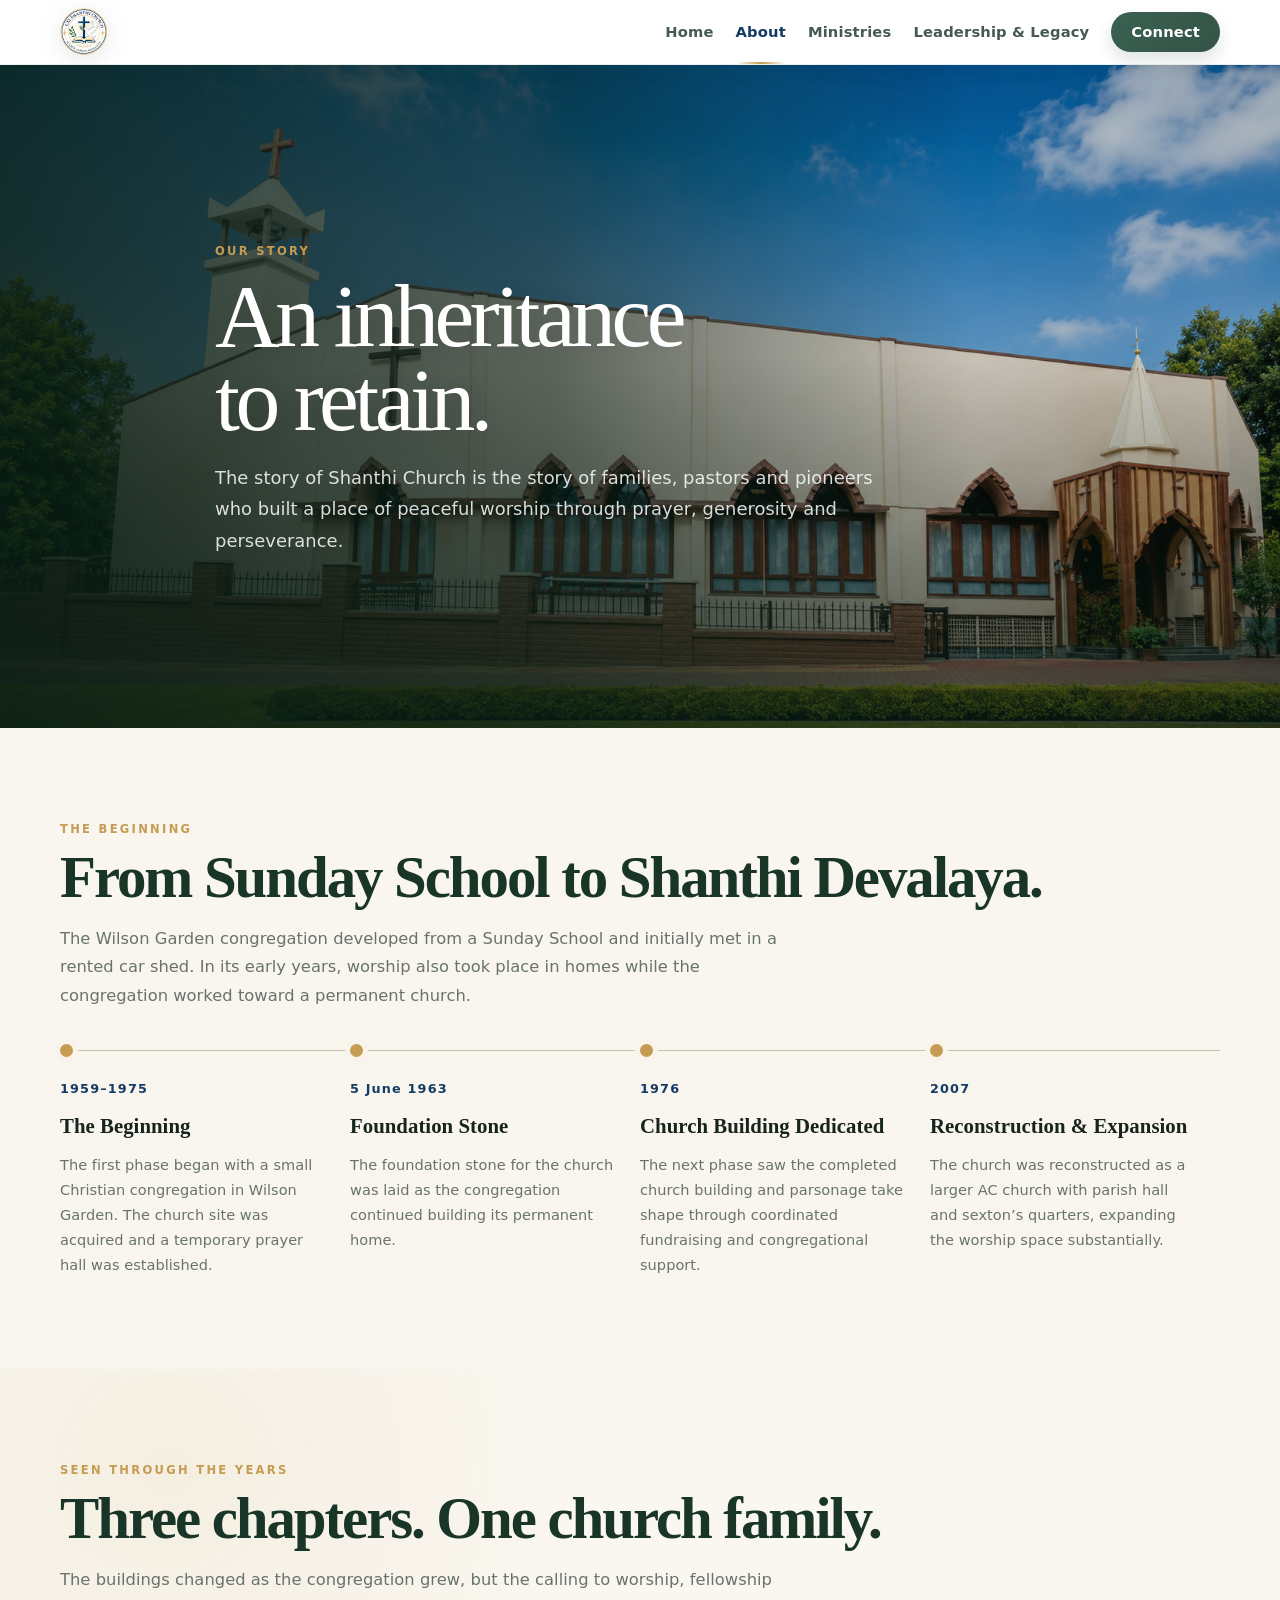
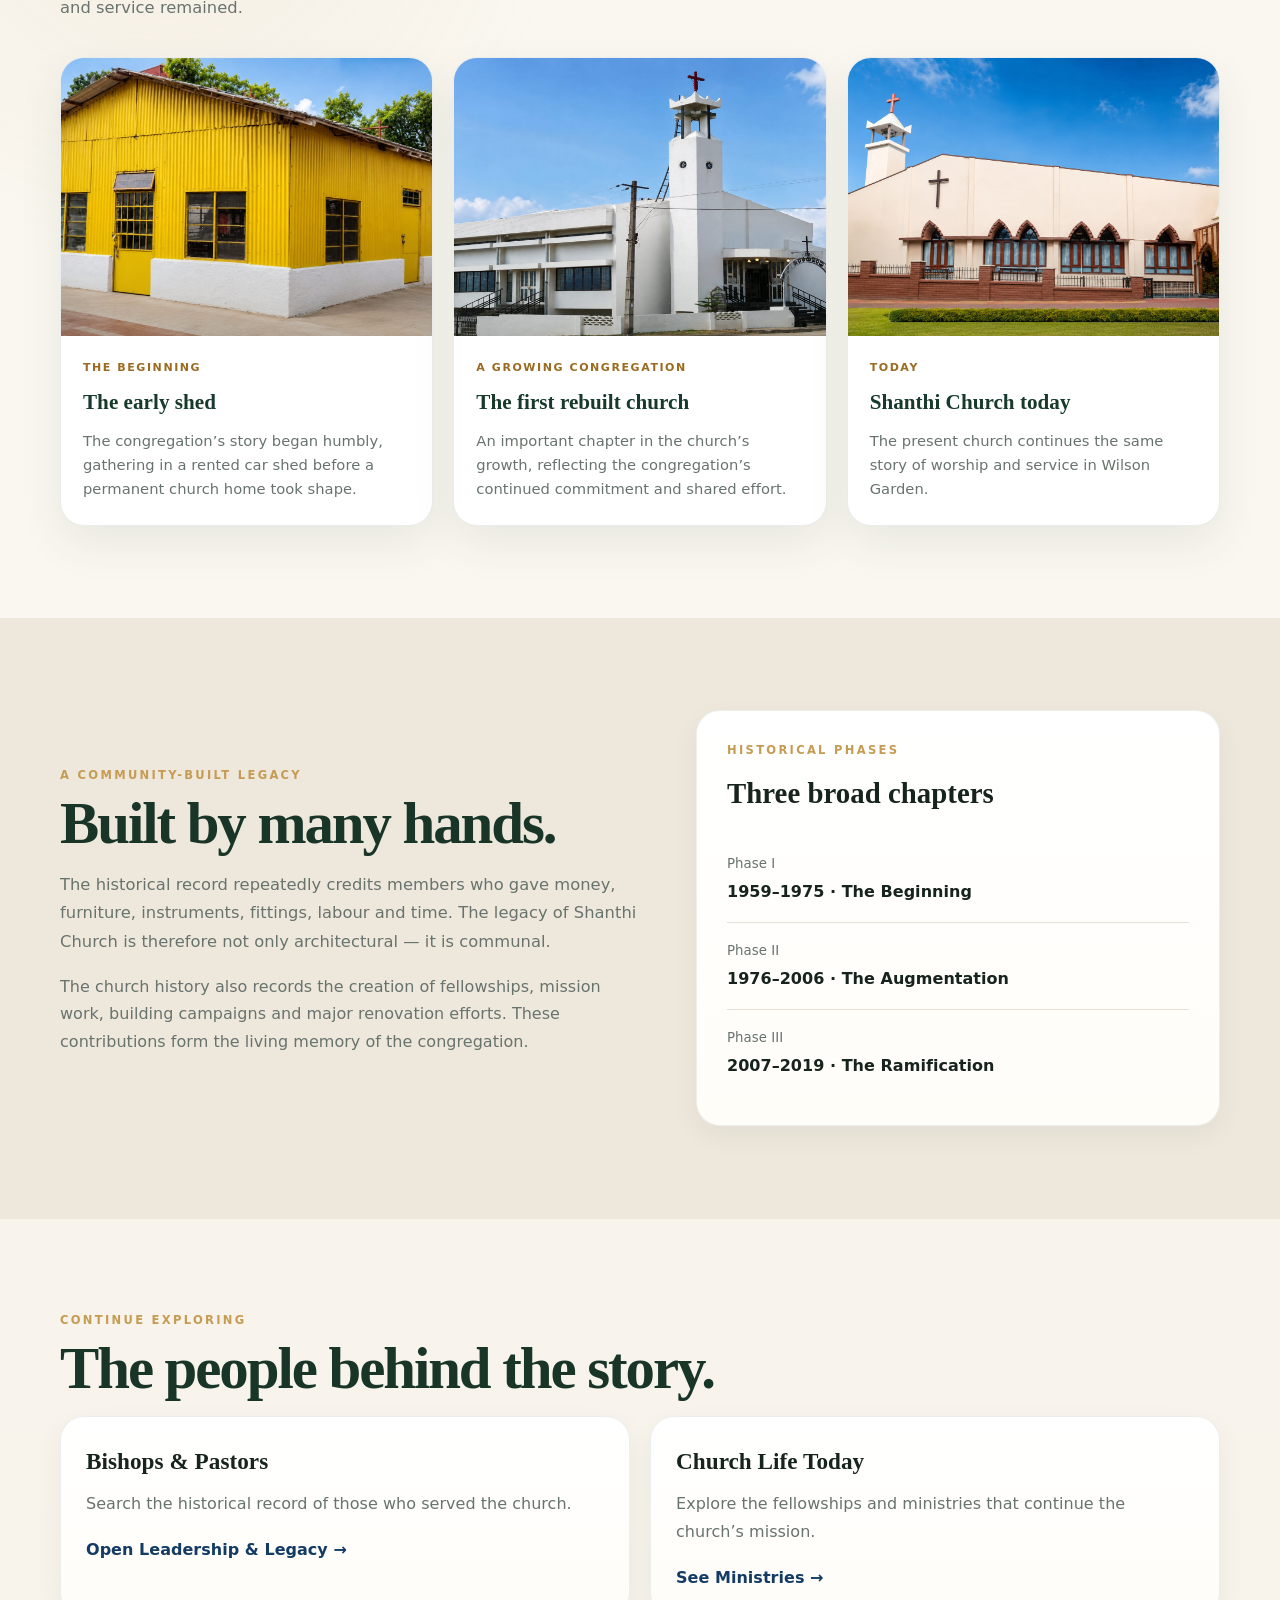
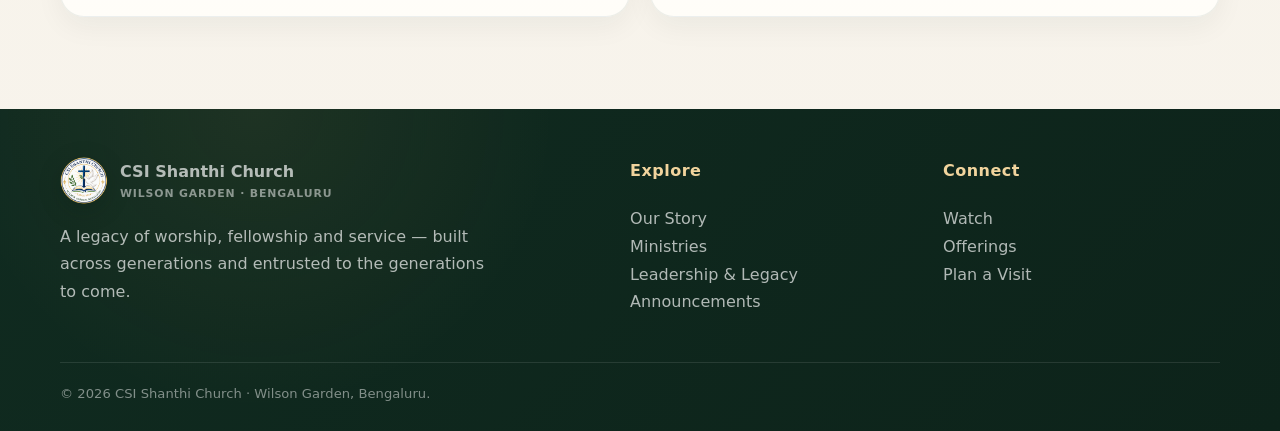
==== about.html @ e33b28c1 "Add files via upload" ====
<!DOCTYPE html>
<html lang="en">
<head>
<meta charset="UTF-8">
<meta name="viewport" content="width=device-width, initial-scale=1.0">
<meta name="theme-color" content="#173a2c">
<title>About | CSI Shanthi Church</title>
<meta name="description" content="CSI Shanthi Church, Wilson Garden, Bengaluru.">
<link rel="icon" type="image/png" href="assets/images/logo-official-transparent.png">
<link rel="apple-touch-icon" href="assets/images/logo-official-transparent.png">
<link rel="stylesheet" href="assets/css/style.css">
</head>
<body>


<header class="site-header">
  <div class="container">
    <nav>
      <a class="nav-logo nav-logo-clean" href="index.html" aria-label="CSI Shanthi Church home">
        <img src="assets/images/logo-official-transparent.png" alt="CSI Shanthi Church emblem">
      </a>
      <button class="menu-btn" id="menuBtn" aria-label="Open menu">☰</button>
      <div class="nav-links" id="navLinks"><a class="" href="index.html">Home</a><a class="active" href="about.html">About</a><a class="" href="ministries.html">Ministries</a><a class="" href="leadership.html">Leadership & Legacy</a><a class="nav-visit" href="connect.html">Connect</a></div>
    </nav>
  </div>
</header>
<main>
<section class="page-hero has-image">
  <img src="assets/images/church-exterior.png" alt="CSI Shanthi Church">
  <div class="container page-hero-content">
    <div class="eyebrow">Our Story</div>
    <h1>An inheritance<br>to retain.</h1>
    <p>The story of Shanthi Church is the story of families, pastors and pioneers who built a place of peaceful worship through prayer, generosity and perseverance.</p>
  </div>
</section>
<section>
  <div class="container">
    <div class="eyebrow">The beginning</div>
    <h2 class="section-title">From Sunday School to Shanthi Devalaya.</h2>
    <p class="lead">The Wilson Garden congregation developed from a Sunday School and initially met in a rented car shed. In its early years, worship also took place in homes while the congregation worked toward a permanent church.</p>
    <div class="timeline">
      <article class="timeline-item"><div class="year">1959–1975</div><h3>The Beginning</h3><p>The first phase began with a small Christian congregation in Wilson Garden. The church site was acquired and a temporary prayer hall was established.</p></article>
      <article class="timeline-item"><div class="year">5 June 1963</div><h3>Foundation Stone</h3><p>The foundation stone for the church was laid as the congregation continued building its permanent home.</p></article>
      <article class="timeline-item"><div class="year">1976</div><h3>Church Building Dedicated</h3><p>The next phase saw the completed church building and parsonage take shape through coordinated fundraising and congregational support.</p></article>
      <article class="timeline-item"><div class="year">2007</div><h3>Reconstruction & Expansion</h3><p>The church was reconstructed as a larger AC church with parish hall and sexton’s quarters, expanding the worship space substantially.</p></article>
    </div>
  </div>
</section>

<section class="history-gallery-section">
  <div class="container">
    <div class="eyebrow">Seen through the years</div>
    <h2 class="section-title">Three chapters. One church family.</h2>
    <p class="lead">The buildings changed as the congregation grew, but the calling to worship, fellowship and service remained.</p>

    <div class="history-gallery">
      <figure class="history-photo-card">
        <div class="history-photo-frame">
          <img src="assets/images/church-history-shed.jpg" alt="The early shed where the Shanthi Church congregation began gathering">
        </div>
        <figcaption>
          <span>The beginning</span>
          <strong>The early shed</strong>
          <p>The congregation’s story began humbly, gathering in a rented car shed before a permanent church home took shape.</p>
        </figcaption>
      </figure>

      <figure class="history-photo-card">
        <div class="history-photo-frame">
          <img src="assets/images/church-history-first-rebuilt.jpg" alt="An earlier rebuilt CSI Shanthi Church building">
        </div>
        <figcaption>
          <span>A growing congregation</span>
          <strong>The first rebuilt church</strong>
          <p>An important chapter in the church’s growth, reflecting the congregation’s continued commitment and shared effort.</p>
        </figcaption>
      </figure>

      <figure class="history-photo-card">
        <div class="history-photo-frame">
          <img src="assets/images/church-exterior.png" alt="CSI Shanthi Church today">
        </div>
        <figcaption>
          <span>Today</span>
          <strong>Shanthi Church today</strong>
          <p>The present church continues the same story of worship and service in Wilson Garden.</p>
        </figcaption>
      </figure>
    </div>
  </div>
</section>

<section style="background:#eee8dc">
  <div class="container split">
    <div>
      <div class="eyebrow">A community-built legacy</div>
      <h2 class="section-title">Built by many hands.</h2>
      <p class="lead">The historical record repeatedly credits members who gave money, furniture, instruments, fittings, labour and time. The legacy of Shanthi Church is therefore not only architectural — it is communal.</p>
      <p style="color:var(--muted)">The church history also records the creation of fellowships, mission work, building campaigns and major renovation efforts. These contributions form the living memory of the congregation.</p>
    </div>
    <div class="card" style="padding:30px">
      <div class="eyebrow">Historical phases</div>
      <h3 style="font-size:1.8rem;margin:8px 0 18px">Three broad chapters</h3>
      <div class="contact-row"><small>Phase I</small><strong>1959–1975 · The Beginning</strong></div>
      <div class="contact-row"><small>Phase II</small><strong>1976–2006 · The Augmentation</strong></div>
      <div class="contact-row"><small>Phase III</small><strong>2007–2019 · The Ramification</strong></div>
    </div>
  </div>
</section>
<section>
  <div class="container">
    <div class="eyebrow">Continue exploring</div>
    <h2 class="section-title">The people behind the story.</h2>
    <div class="grid-2">
      <a class="card link-card" href="leadership.html"><h3>Bishops & Pastors</h3><p>Search the historical record of those who served the church.</p><span>Open Leadership & Legacy →</span></a>
      <a class="card link-card" href="ministries.html"><h3>Church Life Today</h3><p>Explore the fellowships and ministries that continue the church’s mission.</p><span>See Ministries →</span></a>
    </div>
  </div>
</section>
</main>

<footer>
  <div class="container">
    <div class="footer-grid">
      <div>
        <a class="brand brand-footer" href="index.html">
          <img class="footer-logo footer-logo-clean" src="assets/images/logo-official-transparent.png" alt="CSI Shanthi Church emblem">
          <span>CSI Shanthi Church<small style="color:rgba(255,255,255,.5)">Wilson Garden · Bengaluru</small></span>
        </a>
        <p style="max-width:430px;margin-top:18px">A legacy of worship, fellowship and service — built across generations and entrusted to the generations to come.</p>
      </div>
      <div><h4>Explore</h4><p><a href="about.html">Our Story</a><br><a href="ministries.html">Ministries</a><br><a href="leadership.html">Leadership & Legacy</a><br><a href="announcements.html">Announcements</a></p></div>
      <div><h4>Connect</h4><p><a href="connect.html#watch">Watch</a><br><a href="connect.html#offerings">Offerings</a><br><a href="connect.html#visit">Plan a Visit</a></p></div>
    </div>
    <div class="footer-bottom">© <span data-year></span> CSI Shanthi Church · Wilson Garden, Bengaluru.</div>
  </div>
</footer>
<button class="back-to-top" id="backToTop" aria-label="Back to top">↑</button>
<script src="assets/js/main.js"></script>
<script src="assets/js/animations.js"></script>


</body>
</html>
---- assets/css/style.css ----
:root{
  --green:#173a2c;
  --green-2:#285843;
  --cream:#f7f4ec;
  --paper:#fffdf8;
  --ink:#17231d;
  --muted:#69746d;
  --gold:#c49a52;
  --gold-soft:#ead8b6;
  --line:#e5dfd3;
  --white:#fff;
  --shadow:0 20px 55px rgba(17,44,32,.10);
  --radius:24px;
}
*{box-sizing:border-box}
html{scroll-behavior:smooth}
body{
  margin:0;
  background:var(--cream);
  color:var(--ink);
  font-family:Inter,ui-sans-serif,system-ui,-apple-system,BlinkMacSystemFont,"Segoe UI",sans-serif;
  line-height:1.65;
}
img{max-width:100%;display:block}
a{color:inherit;text-decoration:none}
button,input{font:inherit}
.container{width:min(1160px,calc(100% - 40px));margin:auto}
.eyebrow{font-size:.74rem;text-transform:uppercase;letter-spacing:.18em;color:var(--gold);font-weight:850}
h1,h2,h3,.serif{font-family:Georgia,"Times New Roman",serif}
.section-title{font-size:clamp(2.15rem,5vw,4.25rem);line-height:1.02;letter-spacing:-.035em;margin:.45rem 0 1rem}
.lead{font-size:1.08rem;color:var(--muted);max-width:760px}
.btn{display:inline-flex;align-items:center;justify-content:center;gap:9px;min-height:50px;padding:0 20px;border-radius:999px;font-weight:800;border:1px solid transparent;transition:.2s ease}
.btn:hover{transform:translateY(-2px)}
.btn-primary{background:var(--green);color:#fff}
.btn-gold{background:#efd5a1;color:var(--green)}
.btn-outline{border-color:rgba(24,57,44,.18);background:rgba(255,255,255,.55)}
section{padding:92px 0}
.card{background:var(--paper);border:1px solid var(--line);border-radius:22px;box-shadow:0 12px 35px rgba(17,44,32,.05)}
.site-header{
  position:sticky;top:0;z-index:100;
  background:rgba(247,244,236,.91);
  backdrop-filter:blur(16px);
  border-bottom:1px solid rgba(24,57,44,.08);
}
nav{height:76px;display:flex;align-items:center;justify-content:space-between;gap:24px}
.brand{display:flex;align-items:center;gap:12px;font-weight:850;min-width:220px}
.brand-mark{width:42px;height:42px;border-radius:50%;display:grid;place-items:center;background:var(--green);color:#f3d8a2;font-family:Georgia,serif;font-size:1.3rem}
.brand small{display:block;color:var(--muted);font-size:.68rem;letter-spacing:.08em;text-transform:uppercase;font-weight:700}
.nav-links{display:flex;align-items:center;gap:21px;font-size:.9rem;font-weight:750}
.nav-links a{opacity:.8;position:relative}
.nav-links a:hover,.nav-links a.active{opacity:1;color:var(--green)}
.nav-links a.active:after{content:"";position:absolute;left:0;right:0;bottom:-10px;height:2px;background:var(--gold)}
.nav-visit{padding:10px 15px;border-radius:999px;background:var(--green);color:white!important}
.nav-visit.active:after{display:none}
.menu-btn{display:none;border:0;background:none;color:var(--green);font-size:1.55rem}
.page-hero{
  position:relative;overflow:hidden;color:white;background:var(--green);
  min-height:410px;display:grid;align-items:end;
}
.page-hero.has-image{min-height:520px}
.page-hero img{position:absolute;inset:0;width:100%;height:100%;object-fit:cover}
.page-hero:after{content:"";position:absolute;inset:0;background:linear-gradient(90deg,rgba(10,30,21,.87),rgba(10,30,21,.55) 48%,rgba(10,30,21,.16)),linear-gradient(0deg,rgba(10,30,21,.6),transparent 55%)}
.page-hero-content{position:relative;z-index:2;padding:85px 0 62px;max-width:850px}
.page-hero h1{font-size:clamp(3rem,7vw,6.3rem);line-height:.94;letter-spacing:-.05em;margin:12px 0 20px;font-weight:500}
.page-hero p{font-size:1.12rem;max-width:720px;color:rgba(255,255,255,.84)}
.hero-home{min-height:calc(100svh - 76px)}
.hero-home .page-hero-content{padding-bottom:68px}
.hero-actions{display:flex;flex-wrap:wrap;gap:12px;margin-top:28px}
.hero-stats{display:grid;grid-template-columns:repeat(3,1fr);margin-top:44px;border:1px solid rgba(255,255,255,.16);border-radius:18px;overflow:hidden;background:rgba(255,255,255,.09)}
.hero-stats div{padding:17px 19px;background:rgba(10,30,21,.35)}
.hero-stats strong{display:block;color:#f1d49d;font-family:Georgia,serif;font-size:1.18rem}
.hero-stats span{font-size:.82rem;color:rgba(255,255,255,.72)}
.split{display:grid;grid-template-columns:1.05fr .95fr;gap:56px;align-items:center}
.image-panel{border-radius:28px;overflow:hidden;box-shadow:var(--shadow);min-height:500px;position:relative;background:#ddd}
.image-panel img{position:absolute;inset:0;width:100%;height:100%;object-fit:cover}
.quote-card{position:absolute;left:24px;right:24px;bottom:24px;background:rgba(255,253,248,.94);backdrop-filter:blur(12px);border-radius:18px;padding:20px;border:1px solid rgba(255,255,255,.5)}
.quote-card p{font-family:Georgia,serif;font-size:1.12rem;margin:0 0 6px}
.quote-card small{color:var(--green);font-weight:850}
.grid-3{display:grid;grid-template-columns:repeat(3,1fr);gap:18px}
.grid-2{display:grid;grid-template-columns:repeat(2,1fr);gap:20px}
.feature{padding:27px}
.feature .icon{width:48px;height:48px;border-radius:15px;background:#eee7d8;display:grid;place-items:center;margin-bottom:20px}
.feature h3{margin:0 0 8px;font-size:1.35rem}
.feature p{margin:0;color:var(--muted);font-size:.94rem}
.band{background:var(--green);color:white}
.band .lead{color:rgba(255,255,255,.72)}
.schedule-grid{display:grid;grid-template-columns:repeat(4,1fr);gap:14px;margin-top:34px}
.service-card{padding:22px;border-radius:18px;border:1px solid rgba(255,255,255,.13);background:rgba(255,255,255,.055);min-height:170px;display:flex;flex-direction:column;justify-content:space-between}
.service-card .day{font-size:.73rem;text-transform:uppercase;letter-spacing:.13em;color:#e7c98e;font-weight:850}
.service-card h3{font-size:1.35rem;line-height:1.17;margin:13px 0}
.service-card p{margin:0;color:rgba(255,255,255,.73);font-size:.9rem}
.link-card{display:block;padding:25px;transition:.2s}
.link-card:hover{transform:translateY(-4px);box-shadow:var(--shadow)}
.link-card h3{font-size:1.45rem;margin:0 0 8px}
.link-card p{color:var(--muted);margin:0 0 18px}
.link-card span{font-weight:850;color:var(--green)}
.timeline{display:grid;grid-template-columns:repeat(4,1fr);border-top:1px solid #cbbfa9;margin-top:40px}
.timeline-item{padding:27px 24px 0 0;position:relative}
.timeline-item:before{content:"";position:absolute;top:-7px;left:0;width:13px;height:13px;border-radius:50%;background:var(--green);box-shadow:0 0 0 5px var(--cream)}
.timeline-item .year{font-size:.8rem;letter-spacing:.09em;color:var(--green);font-weight:900}
.timeline-item h3{font-size:1.3rem;margin:8px 0}
.timeline-item p{color:var(--muted);font-size:.91rem;margin:0}
.archive-toolbar{display:flex;gap:12px;align-items:center;justify-content:space-between;margin:30px 0 22px}
.search-box{flex:1;position:relative}
.search-box input{width:100%;border:1px solid var(--line);background:var(--paper);border-radius:999px;padding:14px 18px 14px 44px;color:var(--ink);outline:none}
.search-box:before{content:"⌕";position:absolute;left:17px;top:9px;color:var(--muted);font-size:1.3rem}
.filter-buttons{display:flex;gap:8px;flex-wrap:wrap}
.filter-btn{border:1px solid var(--line);background:var(--paper);border-radius:999px;padding:11px 15px;font-weight:800;color:var(--muted);cursor:pointer}
.filter-btn.active{background:var(--green);color:white;border-color:var(--green)}
.archive-grid{display:grid;grid-template-columns:repeat(3,1fr);gap:16px}
.person-card{padding:22px;min-height:172px;display:flex;flex-direction:column;justify-content:space-between}
.person-card.hidden{display:none}
.person-role{font-size:.72rem;text-transform:uppercase;letter-spacing:.12em;color:var(--gold);font-weight:900}
.person-card h3{margin:9px 0 6px;font-size:1.25rem}
.person-years{font-weight:850;color:var(--green)}
.person-note{font-size:.86rem;color:var(--muted);margin:5px 0 0}
.archive-note{margin-top:22px;padding:16px 18px;border-left:3px solid var(--gold);background:rgba(255,255,255,.5);color:var(--muted)}
.ministry-list{display:grid;grid-template-columns:repeat(3,1fr);gap:18px;margin-top:32px}
.ministry-card{padding:28px}
.ministry-card h3{font-size:1.45rem;margin:0 0 8px}
.ministry-card p{color:var(--muted);margin:0}
.connect-grid{display:grid;grid-template-columns:1.05fr .95fr;gap:38px;align-items:start}
.youtube-card{position:relative;min-height:430px;border-radius:25px;overflow:hidden;background:#111;display:block}
.youtube-card img{position:absolute;inset:0;width:100%;height:100%;object-fit:cover;opacity:.78}
.youtube-card:after{content:"";position:absolute;inset:0;background:linear-gradient(0deg,rgba(0,0,0,.83),transparent 70%)}
.youtube-content{position:absolute;z-index:2;left:28px;right:28px;bottom:26px;color:white}
.youtube-content h3{font-size:2rem;margin:6px 0}
.play{position:absolute;z-index:3;left:50%;top:47%;transform:translate(-50%,-50%);width:72px;height:72px;border-radius:50%;display:grid;place-items:center;background:white;color:var(--green);font-size:1.55rem;box-shadow:0 12px 30px rgba(0,0,0,.25);padding-left:4px}
.offering-card{padding:28px}
.qr-shell{width:min(100%,330px);margin:18px auto;background:white;padding:15px;border-radius:25px;border:1px solid var(--line);box-shadow:0 18px 40px rgba(17,44,32,.08)}
.qr-shell img{width:100%;aspect-ratio:1;object-fit:contain}
.upi-box{background:rgba(24,57,44,.06);border:1px solid rgba(24,57,44,.1);padding:14px 16px;border-radius:16px}
.upi-box small{display:block;color:var(--muted);text-transform:uppercase;letter-spacing:.12em;font-weight:800;font-size:.72rem}
.upi-box strong{word-break:break-all;color:var(--green)}
.contact-list{margin-top:24px}
.contact-row{padding:16px 0;border-bottom:1px solid var(--line)}
.contact-row:last-child{border-bottom:0}
.contact-row small{display:block;color:var(--muted);margin-bottom:3px}
.cta-panel{padding:32px;background:var(--green);color:white;border-radius:25px}
.cta-panel p{color:rgba(255,255,255,.72)}
footer{background:#10281f;color:white;padding:48px 0 26px}
.footer-grid{display:grid;grid-template-columns:1.35fr repeat(2,.7fr);gap:36px}
footer p,footer a{color:rgba(255,255,255,.68)}
footer h4{margin-top:0;color:#f1d49d}
.footer-bottom{border-top:1px solid rgba(255,255,255,.1);margin-top:30px;padding-top:20px;color:rgba(255,255,255,.48);font-size:.82rem}
.back-to-top{position:fixed;right:20px;bottom:20px;z-index:90;width:48px;height:48px;border:0;border-radius:50%;background:var(--green);color:white;box-shadow:0 12px 30px rgba(16,40,31,.25);cursor:pointer;opacity:0;visibility:hidden;transform:translateY(8px);transition:.2s}
.back-to-top.show{opacity:1;visibility:visible;transform:translateY(0)}

.identity-masthead{background:radial-gradient(circle at 78% 0%,rgba(196,154,82,.12),transparent 28%),linear-gradient(180deg,#fffdf8,#f5f0e5);border-bottom:1px solid rgba(23,58,44,.10)}
.identity-inner{min-height:155px;display:grid;grid-template-columns:118px 1fr auto;align-items:center;gap:26px;padding:18px 0}
.identity-logo{width:112px;height:112px;filter:drop-shadow(0 8px 18px rgba(23,58,44,.12))}
.identity-title .church-name{margin:0;color:#153b65;font-family:Georgia,"Times New Roman",serif;font-size:clamp(2.35rem,4.2vw,4.7rem);line-height:.92;letter-spacing:.015em;font-weight:700;text-transform:uppercase;text-shadow:0 2px 0 rgba(255,255,255,.6)}
.identity-title .location-line{display:flex;align-items:center;gap:13px;margin-top:12px;color:var(--green);font-size:.78rem;letter-spacing:.28em;text-transform:uppercase;font-weight:850}
.identity-title .location-line:before,.identity-title .location-line:after{content:"";height:1px;width:58px;background:linear-gradient(90deg,transparent,var(--gold))}
.identity-title .location-line:after{background:linear-gradient(90deg,var(--gold),transparent)}
.identity-motto{max-width:240px;text-align:right;color:#41594d;font-family:Georgia,"Times New Roman",serif;font-style:italic;font-size:1.02rem;line-height:1.5}
.identity-motto strong{display:block;margin-top:6px;color:var(--gold);font-family:Inter,system-ui,sans-serif;font-style:normal;font-size:.69rem;letter-spacing:.12em;text-transform:uppercase}
.daily-word{position:relative;overflow:hidden;background:radial-gradient(circle at 86% 20%,rgba(196,154,82,.16),transparent 27%),linear-gradient(135deg,#fffdf8 0%,#f3eddf 100%)}
.daily-word-grid{position:relative;z-index:2;display:grid;grid-template-columns:.8fr 1.2fr;gap:52px;align-items:center}
.daily-date{display:inline-flex;align-items:center;gap:9px;padding:8px 12px;border-radius:999px;background:rgba(23,58,44,.06);color:var(--green);font-size:.78rem;font-weight:800}
.daily-icon{width:66px;height:66px;border-radius:22px;background:var(--green);color:#f1d49d;display:grid;place-items:center;font-size:1.85rem;box-shadow:0 14px 34px rgba(23,58,44,.14);margin-bottom:20px}
.daily-passage-card{position:relative;padding:34px 36px;border-radius:28px;background:rgba(255,255,255,.88);border:1px solid rgba(23,58,44,.10);box-shadow:var(--shadow);backdrop-filter:blur(10px)}
.daily-passage-card:before{content:"“";position:absolute;top:-4px;left:20px;color:rgba(196,154,82,.25);font-family:Georgia,serif;font-size:7rem;line-height:1}
.daily-theme{position:relative;z-index:1;color:var(--gold);font-size:.72rem;letter-spacing:.14em;text-transform:uppercase;font-weight:900}
.daily-text{position:relative;z-index:1;margin:12px 0 18px;color:#263a31;font-family:Georgia,"Times New Roman",serif;font-size:clamp(1.2rem,2.2vw,1.65rem);line-height:1.62}
.daily-reference{display:flex;justify-content:space-between;gap:14px;align-items:end;padding-top:16px;border-top:1px solid var(--line)}
.daily-reference strong{color:var(--green);font-size:1rem}.daily-reference span{color:var(--muted);font-size:.77rem;text-align:right}.daily-refresh-note{margin-top:13px;color:var(--muted);font-size:.79rem}


.daily-controls{display:flex;align-items:center;gap:12px;flex-wrap:wrap;margin-top:14px}
.language-toggle{display:inline-flex;padding:4px;border-radius:999px;background:rgba(23,58,44,.07);border:1px solid rgba(23,58,44,.10)}
.language-btn{border:0;background:transparent;color:var(--muted);padding:8px 14px;border-radius:999px;font-weight:850;cursor:pointer}
.language-btn.active{background:var(--green);color:white;box-shadow:0 5px 14px rgba(23,58,44,.14)}
.daily-text.kn{font-family:"Noto Sans Kannada","Tunga","Nirmala UI",system-ui,sans-serif;line-height:1.8}


.daily-source-note{
  margin-top:14px;padding-top:12px;border-top:1px dashed var(--line);
  color:var(--muted);font-size:.7rem;line-height:1.5
}
.daily-loading{opacity:.66}
.daily-error{
  padding:13px 15px;border-radius:14px;background:rgba(150,70,40,.07);
  border:1px solid rgba(150,70,40,.14);color:#7a4a36;
  font-family:Inter,system-ui,sans-serif;font-size:.92rem
}

@media(max-width:980px){
  .nav-links{display:none;position:absolute;top:76px;left:18px;right:18px;flex-direction:column;align-items:stretch;background:var(--paper);border:1px solid var(--line);border-radius:18px;padding:16px;box-shadow:var(--shadow)}
  .nav-links.open{display:flex}
  .nav-links a{padding:8px 6px}.nav-links a.active:after{display:none}
  .menu-btn{display:block}
  .split,.connect-grid{grid-template-columns:1fr}
  .identity-inner{grid-template-columns:92px 1fr;min-height:132px}
  .identity-logo{width:88px;height:88px}
  .identity-motto{display:none}
  .daily-word-grid{grid-template-columns:1fr;gap:28px}
  .grid-3,.ministry-list,.archive-grid{grid-template-columns:repeat(2,1fr)}
  .schedule-grid{grid-template-columns:repeat(2,1fr)}
  .timeline{grid-template-columns:repeat(2,1fr);border-top:0;gap:24px}
  .timeline-item{border-top:1px solid #cbbfa9}
}
@media(max-width:650px){
  .container{width:min(100% - 28px,1160px)}
  section{padding:70px 0}
  nav{height:68px}.nav-links{top:68px;left:12px;right:12px}
  .brand{font-size:.92rem;min-width:0}.brand-mark{width:38px;height:38px}.brand small{font-size:.62rem}
  .identity-inner{grid-template-columns:64px 1fr;gap:14px;min-height:108px;padding:12px 0}
  .identity-logo{width:62px;height:62px}
  .identity-title .church-name{font-size:clamp(1.65rem,8.5vw,2.5rem);line-height:.96}
  .identity-title .location-line{font-size:.57rem;letter-spacing:.13em;gap:7px;margin-top:8px}
  .identity-title .location-line:before,.identity-title .location-line:after{width:18px}
  .daily-passage-card{padding:27px 22px;border-radius:22px}
  .daily-reference{align-items:flex-start;flex-direction:column}
  .daily-reference span{text-align:left}
  .page-hero.has-image{min-height:82svh}.hero-home{min-height:calc(100svh - 68px)}
  .page-hero-content{padding:72px 0 42px}.page-hero h1{font-size:clamp(3rem,15vw,4.7rem)}
  .hero-actions{display:grid}.hero-actions .btn{width:100%}
  .hero-stats{grid-template-columns:1fr}
  .grid-3,.grid-2,.ministry-list,.archive-grid,.schedule-grid,.timeline,.footer-grid{grid-template-columns:1fr}
  .image-panel{min-height:430px}
  .archive-toolbar{align-items:stretch;flex-direction:column}
  .filter-buttons{display:grid;grid-template-columns:repeat(3,1fr)}
  .filter-btn{padding:10px 8px;font-size:.82rem}
  .youtube-card{min-height:360px}
  .back-to-top{right:13px;bottom:13px;width:46px;height:46px}
}



/* ===== Premium branding & decluttered header refresh ===== */
body{line-height:1.72}
.lead{font-size:1.02rem;max-width:720px}
.section-title{font-size:clamp(2rem,4.6vw,4rem);line-height:1.05}
.site-top{
  background:
    radial-gradient(circle at 86% 10%,rgba(196,154,82,.14),transparent 26%),
    linear-gradient(180deg,#fffdf8 0%,#f6f0e3 100%);
  border-bottom:1px solid rgba(23,58,44,.08);
}
.branding-shell{
  display:grid;
  grid-template-columns:auto 1fr auto;
  gap:24px;
  align-items:center;
  min-height:126px;
  padding:16px 0;
}
.branding-logo{
  width:92px;height:92px;
  display:grid;place-items:center;
  border-radius:28px;
  background:rgba(255,255,255,.7);
  box-shadow:0 16px 36px rgba(17,44,32,.08);
  border:1px solid rgba(23,58,44,.08);
}
.branding-logo img{width:78px;height:78px;display:block}
.brand-kicker{
  color:var(--gold);
  font-size:.74rem;
  text-transform:uppercase;
  letter-spacing:.22em;
  font-weight:900;
  margin-bottom:6px;
}
.brand-title{
  color:#153b65;
  font-family:Georgia,"Times New Roman",serif;
  font-size:clamp(2.15rem,4.5vw,4.15rem);
  line-height:.96;
  font-weight:700;
  letter-spacing:.02em;
  text-transform:uppercase;
}
.brand-sub{
  margin-top:10px;
  color:var(--green);
  font-size:.82rem;
  letter-spacing:.22em;
  text-transform:uppercase;
  font-weight:850;
}
.branding-meta{
  display:flex;
  flex-direction:column;
  align-items:flex-end;
  gap:10px;
}
.meta-pill{
  display:inline-flex;
  align-items:center;
  justify-content:center;
  padding:10px 14px;
  border-radius:999px;
  background:rgba(255,255,255,.82);
  border:1px solid rgba(23,58,44,.10);
  color:#47594f;
  font-size:.78rem;
  font-weight:800;
  box-shadow:0 10px 20px rgba(17,44,32,.04);
  white-space:nowrap;
}
.site-header{
  position:sticky;top:0;z-index:100;
  background:rgba(255,253,248,.92);
  backdrop-filter:blur(18px);
  border-bottom:1px solid rgba(23,58,44,.08);
}
nav{
  height:64px;
  display:flex;
  align-items:center;
  justify-content:space-between;
  gap:20px;
}
.nav-logo{
  width:42px;height:42px;
  display:grid;place-items:center;
  border-radius:14px;
  background:rgba(23,58,44,.05);
  border:1px solid rgba(23,58,44,.08);
  flex:0 0 auto;
}
.nav-logo img{width:30px;height:30px;display:block}
.nav-links{gap:24px;font-size:.9rem}
.nav-links a{
  opacity:.88;
  padding:6px 0;
}
.nav-links a.active:after{bottom:-13px}
.nav-visit{
  padding:10px 16px;
  border-radius:999px;
  background:var(--green);
  color:white!important;
}
.hero-home .page-hero-content{max-width:820px}
.hero-stats{
  grid-template-columns:repeat(3,minmax(0,1fr));
  gap:0;
  background:rgba(255,255,255,.08);
}
.hero-stats div{padding:17px 18px}
.card{
  border-radius:24px;
  box-shadow:0 12px 28px rgba(17,44,32,.05);
}
.link-card,.person-card,.ministry-card,.offering-card,.cta-panel{border-radius:24px}
.footer-logo{
  width:38px;height:38px;border-radius:12px;display:block;flex:0 0 auto
}
.brand-footer{align-items:center;gap:12px}
.daily-word-grid{gap:40px}
.daily-passage-card{padding:30px 32px}
.contact-row strong,.contact-row a{word-break:break-word}

/* cleaner mobile layout */
@media(max-width:980px){
  .branding-shell{
    grid-template-columns:72px 1fr;
    gap:16px;
    min-height:96px;
    padding:14px 0;
  }
  .branding-logo{width:72px;height:72px;border-radius:22px}
  .branding-logo img{width:60px;height:60px}
  .branding-meta{display:none}
  .brand-title{font-size:clamp(1.8rem,6.5vw,2.9rem)}
  .brand-sub{font-size:.7rem;letter-spacing:.14em}
}
@media(max-width:650px){
  body{line-height:1.68}
  .container{width:min(100% - 24px,1160px)}
  .site-top{border-bottom:0}
  .branding-shell{
    grid-template-columns:58px 1fr;
    gap:12px;
    min-height:82px;
    padding:12px 0 10px;
  }
  .branding-logo{
    width:58px;height:58px;border-radius:18px;
    box-shadow:0 10px 22px rgba(17,44,32,.06);
  }
  .branding-logo img{width:48px;height:48px}
  .brand-kicker{font-size:.55rem;letter-spacing:.13em;margin-bottom:4px}
  .brand-title{
    font-size:clamp(1.45rem,7.5vw,2.15rem);
    line-height:1.02;
    letter-spacing:.01em;
  }
  .brand-sub{
    margin-top:6px;
    font-size:.62rem;
    letter-spacing:.11em;
  }
  nav{height:58px}
  .nav-logo{width:38px;height:38px;border-radius:12px}
  .nav-logo img{width:26px;height:26px}
  .nav-links{
    top:58px;
    left:10px;
    right:10px;
    gap:4px;
    padding:12px;
    border-radius:18px;
  }
  .nav-links a{
    font-size:.95rem;
    padding:10px 8px;
  }
  .nav-visit{padding:10px 12px}
  .page-hero-content{padding:58px 0 36px}
  .hero-stats{
    margin-top:28px;
    border-radius:18px;
  }
  .hero-stats div{padding:14px 15px}
  .section-title{font-size:clamp(1.75rem,9vw,2.5rem)}
  .lead{font-size:.97rem}
  .daily-word-grid{gap:24px}
  .daily-passage-card{padding:24px 20px}
  .daily-text{font-size:1.08rem;line-height:1.72}
  .footer-grid{gap:24px}
}
/* ===== end premium refresh ===== */



/* ===== V7 custom user-logo refinement ===== */
.site-top-centered{
  background:
    radial-gradient(circle at 50% 0%, rgba(196,154,82,.10), transparent 30%),
    linear-gradient(180deg,#ffffff 0%,#f7f3ea 100%);
  border-bottom:1px solid rgba(23,58,44,.06);
}
.site-top-centered .container{
  display:flex;
  justify-content:center;
}
.site-logo-lockup{
  display:block;
  padding:18px 0 14px;
  width:100%;
}
.site-logo-lockup img{
  display:block;
  width:min(100%, 500px);
  margin:0 auto;
  height:auto;
}
.site-header{
  background:rgba(255,255,255,.92);
  border-bottom:1px solid rgba(23,58,44,.07);
}
nav{
  height:62px;
}
.nav-logo-clean{
  width:40px;
  height:40px;
  border-radius:12px;
  background:transparent;
  border:0;
  padding:0;
}
.nav-logo-clean img{
  width:40px;
  height:40px;
  border-radius:10px;
  display:block;
}
.nav-links{
  gap:22px;
}
.nav-links a{
  font-size:.92rem;
  letter-spacing:.01em;
}
.footer-logo-clean{
  width:40px;
  height:40px;
  border-radius:10px;
  background:#fff;
  object-fit:cover;
}
.brand-footer span{
  display:block;
}
.brand-footer small{
  display:block;
}
.page-hero-content p,
.lead,
.feature p,
.link-card p,
.ministry-card p,
.person-note,
.contact-row small{
  line-height:1.74;
}
.daily-word .lead{
  max-width:640px;
}

/* mobile declutter */
@media(max-width:980px){
  .site-logo-lockup img{
    width:min(100%, 410px);
  }
}
@media(max-width:650px){
  .site-logo-lockup{
    padding:12px 0 8px;
  }
  .site-logo-lockup img{
    width:min(100%, 280px);
  }
  nav{
    height:56px;
  }
  .nav-logo-clean{
    width:34px;
    height:34px;
  }
  .nav-logo-clean img{
    width:34px;
    height:34px;
    border-radius:9px;
  }
  .menu-btn{
    font-size:1.4rem;
  }
  .nav-links{
    top:56px;
    left:8px;
    right:8px;
    padding:10px;
    gap:2px;
    border-radius:16px;
  }
  .nav-links a{
    padding:10px 8px;
    font-size:.93rem;
  }
  .hero-home .page-hero-content{
    padding-top:52px;
  }
  .hero-stats span{
    font-size:.8rem;
  }
  .daily-date{
    font-size:.72rem;
  }
  .daily-passage-card,
  .card{
    border-radius:20px;
  }
}
/* ===== end V7 refinement ===== */



/* ===== V8 luxury polish ===== */
:root{
  --green:#173a2c;
  --green-2:#234f3c;
  --cream:#f8f4eb;
  --paper:#fffdf9;
  --ink:#17231d;
  --muted:#68736d;
  --gold:#c69b52;
  --gold-soft:#ead9b8;
  --navy:#133b64;
  --line:#e7e0d4;
  --shadow:0 20px 55px rgba(17,44,32,.09);
  --shadow-soft:0 10px 28px rgba(17,44,32,.05);
}
body{
  background:linear-gradient(180deg,#faf7f0 0%,#f7f3eb 100%);
  color:var(--ink);
  letter-spacing:.002em;
}
h1,h2,h3,.serif{font-family:Georgia,"Times New Roman",serif}
.eyebrow{color:var(--gold);font-size:.72rem;letter-spacing:.20em;font-weight:900}
.section-title{color:#183528;text-wrap:balance}
.lead{color:#68736d}

.site-top-centered{
  background:
    radial-gradient(circle at 50% -20%,rgba(198,155,82,.16),transparent 32%),
    linear-gradient(180deg,#ffffff 0%,#f8f3e8 100%);
}
.site-logo-lockup{padding:22px 0 16px}
.site-logo-lockup img{
  width:min(100%,520px);
  filter:drop-shadow(0 14px 26px rgba(19,59,100,.08));
}

.site-header{box-shadow:0 8px 22px rgba(18,48,35,.035)}
.nav-links a{color:#2c4337;transition:.2s ease}
.nav-links a:hover,.nav-links a.active{color:var(--navy)}
.nav-links a.active:after{
  background:linear-gradient(90deg,transparent,var(--gold),transparent);
  height:2px;
}
.nav-visit{
  background:linear-gradient(135deg,#1e4d39,#173a2c);
  box-shadow:0 8px 18px rgba(23,58,44,.16);
}
.nav-visit:hover{
  color:white!important;
  box-shadow:0 12px 24px rgba(23,58,44,.20);
}

.page-hero{background:#163326}
.page-hero img{filter:saturate(.94) contrast(1.02) brightness(.96)}
.page-hero:after{
  background:
    linear-gradient(90deg,rgba(8,29,20,.88) 0%,rgba(8,29,20,.63) 43%,rgba(8,29,20,.18) 76%),
    linear-gradient(0deg,rgba(8,29,20,.62) 0%,transparent 56%);
}
.page-hero h1{text-shadow:0 5px 24px rgba(0,0,0,.14)}
.hero-actions .btn-gold{
  background:linear-gradient(135deg,#f4dda9,#e4c17c);
  box-shadow:0 12px 26px rgba(182,139,64,.22);
}
.hero-actions .btn-gold:hover{box-shadow:0 16px 32px rgba(182,139,64,.28)}
.hero-stats{
  backdrop-filter:blur(10px);
  border-color:rgba(255,255,255,.16);
}
.hero-stats div{background:rgba(12,35,25,.38)}
.hero-stats strong{color:#f3d79f;font-size:1.22rem}
.hero-stats span{color:rgba(255,255,255,.78)}

.card{
  background:linear-gradient(180deg,rgba(255,255,255,.98),rgba(255,253,248,.98));
  border:1px solid rgba(23,58,44,.08);
  box-shadow:var(--shadow-soft);
  transition:transform .24s ease,box-shadow .24s ease,border-color .24s ease;
}
.card:hover{
  transform:translateY(-4px);
  box-shadow:var(--shadow);
  border-color:rgba(198,155,82,.22);
}
.link-card span{color:var(--navy)}
.feature .icon{
  background:linear-gradient(135deg,#f0eadc,#e9ddc7);
  color:var(--green);
}
.band{
  background:
    radial-gradient(circle at 80% 10%,rgba(198,155,82,.13),transparent 24%),
    linear-gradient(135deg,#163729,#102b20);
}
.service-card{
  background:rgba(255,255,255,.055);
  backdrop-filter:blur(6px);
  border-color:rgba(255,255,255,.12);
}
.service-card:hover{background:rgba(255,255,255,.085)}
.timeline-item:before{background:var(--gold)}
.timeline-item .year{color:var(--navy)}

.daily-word{
  background:
    radial-gradient(circle at 90% 15%,rgba(198,155,82,.18),transparent 24%),
    linear-gradient(135deg,#fbf7ef 0%,#f1e9da 100%);
}
.daily-passage-card{
  border:1px solid rgba(198,155,82,.18);
  box-shadow:0 24px 58px rgba(17,44,32,.10);
}
.daily-passage-card:before{color:rgba(198,155,82,.18)}
.language-toggle{background:rgba(255,255,255,.72)}
.language-btn.active{background:linear-gradient(135deg,#1f4c39,#173a2c)}
.daily-reference strong{color:var(--navy)}

.filter-btn.active{background:linear-gradient(135deg,#1d4b38,#173a2c)}
.person-card{position:relative;overflow:hidden}
.person-card:after{
  content:"";
  position:absolute;
  left:0;right:0;top:0;
  height:3px;
  background:linear-gradient(90deg,transparent,var(--gold),transparent);
  opacity:.65;
}

.offering-card{border-color:rgba(198,155,82,.18)}
.qr-shell{
  box-shadow:0 18px 40px rgba(17,44,32,.08);
  border-color:rgba(198,155,82,.18);
}
.upi-box{
  background:linear-gradient(180deg,rgba(23,58,44,.055),rgba(23,58,44,.035));
}

footer{
  background:
    radial-gradient(circle at 20% 0%,rgba(198,155,82,.08),transparent 28%),
    linear-gradient(135deg,#102b20,#0d231a);
}
footer h4{color:#f1d49d;letter-spacing:.03em}

.btn{transition:transform .2s ease,box-shadow .2s ease,background .2s ease}
.btn-primary{
  background:linear-gradient(135deg,#1f4c39,#173a2c);
  box-shadow:0 9px 20px rgba(23,58,44,.15);
}
.btn-primary:hover{box-shadow:0 13px 28px rgba(23,58,44,.20)}

.page-hero-content p{max-width:690px}
.ministry-card p,.person-note,.link-card p{max-width:48ch}

@media(max-width:650px){
  section{padding:62px 0}
  .site-logo-lockup img{width:min(100%,245px)}
  .page-hero.has-image{min-height:76svh}
  .page-hero h1{
    font-size:clamp(2.7rem,14vw,4.15rem);
    line-height:.96;
  }
  .page-hero-content p{
    font-size:1rem;
    line-height:1.68;
  }
  .hero-actions{gap:10px}
  .hero-actions .btn{min-height:48px}
  .hero-stats{grid-template-columns:1fr}
  .hero-stats div{padding:13px 14px}
  .hero-stats strong{font-size:1.08rem}
  .hero-stats span{font-size:.78rem}
  .section-title{line-height:1.08}
  .card,.link-card,.ministry-card,.person-card{padding:22px}
  .daily-passage-card{padding:22px 18px}
  .daily-text{font-size:1.03rem;line-height:1.78}
  .daily-controls{align-items:stretch}
  .language-toggle{width:100%;justify-content:space-between}
  .language-btn{flex:1}
  .footer-grid{grid-template-columns:1fr}
  footer{padding-top:42px}
}
/* ===== end V8 luxury polish ===== */


/* ===== V13 circular logo refinement ===== */
.site-top,.site-top-centered,.identity-masthead{display:none!important}

.site-header{
  position:sticky;
  top:0;
  z-index:1000;
  background:rgba(255,255,255,.96);
  backdrop-filter:blur(18px);
  -webkit-backdrop-filter:blur(18px);
  border-bottom:1px solid rgba(23,58,44,.08);
  box-shadow:0 6px 18px rgba(18,48,35,.04);
}
nav{min-height:64px;height:64px}

.nav-logo,.nav-logo-clean{
  width:46px;
  height:46px;
  display:grid;
  place-items:center;
  border-radius:50%;
  overflow:hidden;
  background:transparent;
  border:0;
  box-shadow:none;
  padding:0;
  flex:0 0 auto;
}
.nav-logo img,.nav-logo-clean img{
  width:46px;
  height:46px;
  object-fit:contain;
  display:block;
  border-radius:50%;
  filter:drop-shadow(0 5px 12px rgba(23,58,44,.12));
}

.footer-logo,.footer-logo-clean{
  width:46px;
  height:46px;
  border-radius:50%;
  object-fit:contain;
  background:transparent;
  box-shadow:0 8px 18px rgba(18,48,35,.08);
}

.hero-home{position:relative;overflow:hidden}
.hero-home::before{
  content:"";
  position:absolute;
  right:4%;
  top:8%;
  width:min(24vw,300px);
  aspect-ratio:1;
  background:url('../images/logo-official-transparent.png') center/contain no-repeat;
  opacity:.14;
  pointer-events:none;
  z-index:1;
  filter:drop-shadow(0 18px 30px rgba(23,58,44,.08));
}
.hero-home .page-hero-content{position:relative;z-index:2}
.hero-home .page-hero-content h1{max-width:940px;margin-top:12px}

.hero-church-name{
  display:inline-block;
  font-size:.78em;
  color:#fff;
  letter-spacing:-.02em;
}
.hero-tagline{
  display:inline-block;
  margin-top:10px;
  font-size:.55em;
  line-height:1.15;
  font-weight:500;
  letter-spacing:-.015em;
}

@media(max-width:650px){
  nav{min-height:58px;height:58px}
  .nav-logo,.nav-logo-clean{
    width:40px;
    height:40px;
  }
  .nav-logo img,.nav-logo-clean img{
    width:40px;
    height:40px;
  }
  .nav-links{top:58px}
  .hero-home::before{
    right:-2%;
    top:14%;
    width:42vw;
    opacity:.11;
  }
  .hero-church-name{font-size:.68em}
  .hero-tagline{
    margin-top:8px;
    font-size:.49em;
    line-height:1.18;
  }
}
/* ===== end V13 circular logo refinement ===== */


/* ===== V14 official user-provided circular seal ===== */
.nav-logo,.nav-logo-clean{
  width:48px;
  height:48px;
}
.nav-logo img,.nav-logo-clean img{
  width:48px;
  height:48px;
  object-fit:contain;
  border-radius:50%;
  background:#fff;
}
.footer-logo,.footer-logo-clean{
  width:48px;
  height:48px;
  border-radius:50%;
  object-fit:contain;
  background:#fff;
}
.hero-home::before{
  background-image:url('../images/logo-official-transparent.png');
  width:min(25vw,320px);
  opacity:.13;
}
@media(max-width:650px){
  .nav-logo,.nav-logo-clean,
  .nav-logo img,.nav-logo-clean img{
    width:42px;
    height:42px;
  }
  .hero-home::before{
    width:45vw;
    opacity:.10;
  }
}
/* ===== end V14 logo update ===== */



/* ===== V15 transparent logo polish ===== */
.nav-logo,.nav-logo-clean{
  background:transparent!important;
  border:0!important;
  box-shadow:none!important;
  overflow:visible!important;
}
.nav-logo img,.nav-logo-clean img{
  background:transparent!important;
  object-fit:contain!important;
  filter:drop-shadow(0 5px 12px rgba(23,58,44,.12));
}
.footer-logo,.footer-logo-clean{
  background:transparent!important;
  object-fit:contain!important;
  filter:drop-shadow(0 5px 12px rgba(0,0,0,.12));
}
.hero-home::before{
  background-image:url('../images/logo-official-transparent.png')!important;
  opacity:.14;
}
/* ===== end V15 transparent logo polish ===== */


/* ===== V16 Connect button spacing fix ===== */
.nav-visit{
  display:inline-flex!important;
  align-items:center!important;
  justify-content:center!important;
  min-width:104px;
  min-height:40px;
  padding:10px 20px!important;
  border-radius:999px!important;
  line-height:1!important;
  white-space:nowrap!important;
  background:linear-gradient(135deg,#1f4c39,#173a2c)!important;
  color:#fff!important;
  box-shadow:0 8px 18px rgba(23,58,44,.16);
}
.nav-visit:hover{
  color:#fff!important;
  transform:translateY(-1px);
  box-shadow:0 11px 22px rgba(23,58,44,.20);
}
.nav-visit.active:after{
  display:none!important;
}

@media(max-width:980px){
  .nav-visit{
    width:100%;
    min-width:0;
    min-height:44px;
    padding:11px 16px!important;
    margin-top:4px;
  }
}

@media(max-width:650px){
  .nav-visit{
    min-height:42px;
    padding:10px 14px!important;
    border-radius:14px!important;
  }
}
/* ===== end V16 Connect button spacing fix ===== */



/* ===== V17 elegant logo-based inner page heroes ===== */
.page-hero.logo-hero{
  position:relative;
  overflow:hidden;
  background:
    radial-gradient(circle at 86% 18%, rgba(198,155,82,.20), transparent 21%),
    linear-gradient(135deg, #173a2c 0%, #214534 42%, #efe7d8 42%, #f8f4eb 100%);
  color:#fff;
}
.page-hero.logo-hero:before{
  content:"";
  position:absolute;
  right:6%;
  top:50%;
  transform:translateY(-50%);
  width:min(38vw, 430px);
  aspect-ratio:1;
  background:url('../images/logo-official-transparent.png') center/contain no-repeat;
  opacity:.10;
  pointer-events:none;
  filter:drop-shadow(0 20px 30px rgba(0,0,0,.10));
}
.page-hero.logo-hero:after{
  content:"";
  position:absolute;
  inset:0;
  background:
    linear-gradient(90deg, rgba(8,29,20,.72) 0%, rgba(8,29,20,.46) 34%, rgba(8,29,20,.06) 68%, rgba(8,29,20,0) 100%);
  pointer-events:none;
}
.page-hero.logo-hero .page-hero-content{
  position:relative;
  z-index:2;
  padding-top:74px;
  padding-bottom:74px;
}
.page-hero-grid{
  display:grid;
  grid-template-columns:minmax(0,1.15fr) minmax(260px,.85fr);
  gap:42px;
  align-items:center;
}
.page-hero.logo-hero .hero-copy{
  max-width:640px;
}
.page-hero.logo-hero .hero-copy h1{
  margin-bottom:14px;
}
.page-hero.logo-hero .hero-copy p{
  max-width:600px;
  color:rgba(255,255,255,.84);
}
.hero-seal-card{
  justify-self:end;
  width:min(100%, 350px);
  padding:26px 24px 22px;
  border-radius:28px;
  background:linear-gradient(180deg, rgba(255,255,255,.72), rgba(255,255,255,.50));
  border:1px solid rgba(255,255,255,.45);
  box-shadow:0 24px 56px rgba(17,44,32,.16);
  backdrop-filter:blur(12px);
  -webkit-backdrop-filter:blur(12px);
}
.hero-seal-wrap{
  width:166px;
  height:166px;
  margin:0 auto 16px;
  display:grid;
  place-items:center;
  border-radius:50%;
  background:radial-gradient(circle at 35% 35%, rgba(255,255,255,.98), rgba(255,249,238,.82));
  box-shadow:inset 0 0 0 1px rgba(198,155,82,.28), 0 12px 28px rgba(17,44,32,.08);
}
.hero-seal-wrap img{
  width:132px;
  height:132px;
  object-fit:contain;
  display:block;
  filter:drop-shadow(0 8px 16px rgba(23,58,44,.10));
}
.hero-seal-card p{
  margin:0;
  text-align:center;
  color:#2d4338;
  font-size:.96rem;
  line-height:1.65;
}

.ministries-hero .eyebrow,
.leadership-hero .eyebrow,
.connect-hero .eyebrow{
  color:#efcf8f;
}
.band-logo{
  position:relative;
  overflow:hidden;
}
.band-logo:before{
  content:"";
  position:absolute;
  right:-18px;
  top:50%;
  transform:translateY(-50%);
  width:min(28vw,280px);
  aspect-ratio:1;
  background:url('../images/logo-official-transparent.png') center/contain no-repeat;
  opacity:.08;
  pointer-events:none;
}
.band-logo > .container{
  position:relative;
  z-index:1;
}

@media(max-width:980px){
  .page-hero.logo-hero{
    background:
      radial-gradient(circle at 84% 14%, rgba(198,155,82,.18), transparent 24%),
      linear-gradient(180deg, #173a2c 0%, #214534 52%, #f7f2e7 52%, #f8f4eb 100%);
  }
  .page-hero-grid{
    grid-template-columns:1fr;
    gap:24px;
  }
  .hero-seal-card{
    justify-self:start;
    width:min(100%, 300px);
  }
  .page-hero.logo-hero:before{
    right:-3%;
    top:24%;
    transform:none;
    width:min(36vw,260px);
    opacity:.08;
  }
}
@media(max-width:650px){
  .page-hero.logo-hero .page-hero-content{
    padding-top:56px;
    padding-bottom:52px;
  }
  .page-hero.logo-hero{
    background:
      linear-gradient(180deg, rgba(23,58,44,.96) 0%, rgba(23,58,44,.92) 100%),
      linear-gradient(180deg, #173a2c 0%, #214534 100%);
  }
  .page-hero.logo-hero:after{
    background:linear-gradient(180deg, rgba(8,29,20,.28), rgba(8,29,20,.10));
  }
  .page-hero.logo-hero:before{
    right:-8%;
    top:8%;
    width:38vw;
    opacity:.10;
  }
  .hero-seal-card{
    width:100%;
    padding:18px 18px 16px;
    border-radius:22px;
  }
  .hero-seal-wrap{
    width:112px;
    height:112px;
    margin-bottom:12px;
  }
  .hero-seal-wrap img{
    width:88px;
    height:88px;
  }
  .hero-seal-card p{
    font-size:.88rem;
    line-height:1.55;
  }
  .band-logo:before{
    width:120px;
    right:-24px;
    opacity:.10;
  }
}
/* ===== end V17 elegant logo-based inner page heroes ===== */


/* ===== V19 reliable motion system ===== */

/* Elements stay visible by default. JS only hides them once motion is enabled. */
.motion-enabled .motion-reveal{
  opacity:0;
  transform:translateY(28px);
  transition:
    opacity .72s cubic-bezier(.2,.65,.3,1),
    transform .72s cubic-bezier(.2,.65,.3,1);
  transition-delay:var(--motion-delay,0ms);
  will-change:opacity,transform;
}
.motion-enabled .motion-reveal.motion-left{transform:translateX(-34px)}
.motion-enabled .motion-reveal.motion-right{transform:translateX(34px)}
.motion-enabled .motion-reveal.motion-scale{transform:scale(.96)}
.motion-enabled .motion-reveal.motion-visible{
  opacity:1;
  transform:none;
}

/* Hero entrance */
.motion-enabled .page-hero .eyebrow,
.motion-enabled .page-hero h1,
.motion-enabled .page-hero .hero-copy > p,
.motion-enabled .hero-home .page-hero-content > p,
.motion-enabled .page-hero .hero-actions,
.motion-enabled .page-hero .hero-stats{
  opacity:0;
  transform:translateY(20px);
  animation:motionHeroIn .8s cubic-bezier(.2,.65,.3,1) forwards;
}
.motion-enabled .page-hero .eyebrow{animation-delay:.08s}
.motion-enabled .page-hero h1{animation-delay:.18s}
.motion-enabled .page-hero .hero-copy > p,
.motion-enabled .hero-home .page-hero-content > p{animation-delay:.30s}
.motion-enabled .page-hero .hero-actions{animation-delay:.42s}
.motion-enabled .page-hero .hero-stats{animation-delay:.54s}

@keyframes motionHeroIn{
  to{opacity:1;transform:none}
}

/* Seal/logo */
.motion-enabled .hero-seal-wrap img{
  animation:motionSealFloat 6.5s ease-in-out infinite;
}
@keyframes motionSealFloat{
  0%,100%{transform:translateY(0)}
  50%{transform:translateY(-7px)}
}

/* Navbar + interactive polish */
.nav-logo img,.nav-logo-clean img,
.card,.service-card,.youtube-card,.hero-seal-card,
.btn,.filter-btn,.language-btn,.menu-btn{
  transition:
    transform .25s cubic-bezier(.2,.65,.3,1),
    box-shadow .25s ease,
    filter .25s ease,
    border-color .25s ease;
}

@media(hover:hover) and (pointer:fine){
  .nav-logo:hover img,.nav-logo-clean:hover img{
    transform:scale(1.07) rotate(-2deg);
  }
  .card:hover,.service-card:hover,.youtube-card:hover{
    transform:translateY(-5px);
  }
  .hero-seal-card:hover{transform:translateY(-4px)}
  .btn:hover,.filter-btn:hover,.language-btn:hover{
    transform:translateY(-2px);
  }
}

.btn:active,.filter-btn:active,.language-btn:active,.menu-btn:active{
  transform:scale(.97);
}

/* Passage toggle */
.daily-passage-card.motion-passage-swap .daily-text,
.daily-passage-card.motion-passage-swap .daily-reference{
  animation:motionPassageSwap .42s ease both;
}
@keyframes motionPassageSwap{
  from{opacity:.15;transform:translateY(7px)}
  to{opacity:1;transform:none}
}

/* Back to top */
.back-to-top.show{
  animation:motionBackTop .32s cubic-bezier(.2,.75,.3,1);
}
@keyframes motionBackTop{
  from{opacity:0;transform:translateY(10px) scale(.9)}
  to{opacity:1;transform:none}
}

/* Accessibility */
@media(prefers-reduced-motion:reduce){
  .motion-enabled .motion-reveal,
  .motion-enabled .page-hero .eyebrow,
  .motion-enabled .page-hero h1,
  .motion-enabled .page-hero .hero-copy > p,
  .motion-enabled .hero-home .page-hero-content > p,
  .motion-enabled .page-hero .hero-actions,
  .motion-enabled .page-hero .hero-stats{
    opacity:1!important;
    transform:none!important;
    animation:none!important;
    transition:none!important;
  }
  .motion-enabled .hero-seal-wrap img{animation:none!important}
}
/* ===== end V19 reliable motion system ===== */


/* ===== V22 reliable logo motion on all page logo treatments ===== */

/* Keep inner-page logo perfectly centered */
.hero-seal-card{
  display:flex!important;
  flex-direction:column!important;
  align-items:center!important;
  justify-content:center!important;
  text-align:center!important;
}

.hero-seal-wrap{
  position:relative!important;
  display:block!important;
  width:172px;
  height:172px;
  margin:0 auto 18px!important;
  border-radius:50%;
  overflow:hidden;
  background:
    radial-gradient(circle at 35% 35%,rgba(255,255,255,.98),rgba(255,252,246,.88));
  box-shadow:
    inset 0 0 0 1px rgba(198,155,82,.24),
    0 12px 28px rgba(17,44,32,.08);
}

.hero-seal-wrap::after{
  content:"";
  position:absolute;
  inset:10px;
  border-radius:50%;
  border:1px solid rgba(198,155,82,.24);
  pointer-events:none;
}

.hero-seal-wrap img{
  position:absolute!important;
  left:50%!important;
  top:50%!important;
  width:78%!important;
  height:78%!important;
  object-fit:contain!important;
  transform:translate(-50%,-50%)!important;
  margin:0!important;
  animation:none!important;
}

/*
  One shared motion:
  - gentle vertical float
  - tiny LEFT drift
  - slight scale
  - subtle rotation
  - opacity breathing
*/
@keyframes shanthiLogoFloat{
  0%,100%{
    transform:translate3d(0,0,0) scale(1) rotate(0deg);
    opacity:.14;
  }
  25%{
    transform:translate3d(-2px,-5px,0) scale(1.008) rotate(-.35deg);
    opacity:.17;
  }
  50%{
    transform:translate3d(-5px,-11px,0) scale(1.022) rotate(-1deg);
    opacity:.20;
  }
  75%{
    transform:translate3d(-3px,-6px,0) scale(1.012) rotate(-.55deg);
    opacity:.17;
  }
}

/* Home-page transparent watermark */
.hero-home::before{
  opacity:.14!important;
  width:min(27vw,340px)!important;
  transform-origin:center center;
  animation:shanthiLogoFloat 9.5s ease-in-out infinite!important;
  will-change:transform,opacity;
}

/* Logo cards on Ministries / Leadership / Connect */
.hero-seal-wrap{
  animation:shanthiSealCardFloat 9.5s ease-in-out infinite!important;
  transform-origin:center center;
  will-change:transform,opacity;
}

@keyframes shanthiSealCardFloat{
  0%,100%{
    transform:translate3d(0,0,0) scale(1) rotate(0deg);
    opacity:1;
  }
  25%{
    transform:translate3d(-1px,-3px,0) scale(1.004) rotate(-.2deg);
    opacity:.985;
  }
  50%{
    transform:translate3d(-3px,-7px,0) scale(1.012) rotate(-.7deg);
    opacity:.955;
  }
  75%{
    transform:translate3d(-2px,-4px,0) scale(1.006) rotate(-.35deg);
    opacity:.98;
  }
}

/* Decorative logo watermark used in Ministries band */
.band-logo::before{
  transform-origin:center center;
  animation:shanthiBandLogoFloat 10.5s ease-in-out infinite!important;
  will-change:transform,opacity;
}

@keyframes shanthiBandLogoFloat{
  0%,100%{
    transform:translateY(-50%) translateX(0) scale(1) rotate(0deg);
    opacity:.08;
  }
  50%{
    transform:translateY(calc(-50% - 8px)) translateX(-4px) scale(1.02) rotate(-.8deg);
    opacity:.12;
  }
}

@media(max-width:650px){
  .hero-seal-card{
    width:min(100%,320px)!important;
    margin:0 auto!important;
    padding:18px 16px 16px!important;
  }

  .hero-seal-wrap{
    width:116px!important;
    height:116px!important;
    margin:0 auto 12px!important;
    animation-duration:10s!important;
  }

  .hero-seal-wrap img{
    width:80%!important;
    height:80%!important;
  }

  .hero-seal-card p{
    max-width:24ch!important;
    margin-left:auto!important;
    margin-right:auto!important;
  }

  .hero-home::before{
    right:-5%!important;
    top:12%!important;
    width:48vw!important;
    opacity:.14!important;
    animation-duration:10.5s!important;
  }

  .band-logo::before{
    animation-duration:11s!important;
  }
}

@media(prefers-reduced-motion:reduce){
  .hero-home::before,
  .hero-seal-wrap,
  .band-logo::before{
    animation:none!important;
  }
}
/* ===== end V22 reliable logo motion ===== */


/* ===== V24 historical church imagery ===== */

/* Home hero becomes a three-image living timeline */
.history-hero .history-hero-slides{
  position:absolute;
  inset:0;
  z-index:0;
  overflow:hidden;
}
.history-hero .history-hero-slide{
  position:absolute;
  inset:0;
  opacity:0;
  transform:scale(1.035);
  transition:opacity 1.25s ease;
  pointer-events:none;
}
.history-hero .history-hero-slide.is-active{
  opacity:1;
  z-index:1;
}
.history-hero .history-hero-slide img{
  position:absolute;
  inset:0;
  width:100%;
  height:100%;
  object-fit:cover;
  transform:scale(1.035);
}
.history-hero .history-current img{
  object-position:center center;
}
.history-hero .history-shed img{
  object-position:center center;
}
.history-hero .history-first-rebuilt img{
  object-position:center 44%;
}

/* Slow Ken Burns movement gives each historical image life */
.history-hero .history-hero-slide.is-active img{
  animation:historyKenBurns 7s ease-out both;
}
@keyframes historyKenBurns{
  from{transform:scale(1.035) translate3d(0,0,0)}
  to{transform:scale(1.085) translate3d(-.45%, -.35%, 0)}
}

/* Existing dark hero overlay stays above the images */
.history-hero.page-hero::after{
  z-index:2;
}
.history-hero .page-hero-content{
  z-index:4;
}

/* Small historical chapter card */
.history-hero-story{
  position:absolute;
  right:clamp(22px,4vw,64px);
  top:clamp(22px,7vw,82px);
  z-index:5;
  width:min(285px,31vw);
  padding:15px 17px 14px;
  border-radius:16px;
  background:rgba(13,42,30,.64);
  border:1px solid rgba(255,255,255,.16);
  backdrop-filter:blur(12px);
  -webkit-backdrop-filter:blur(12px);
  box-shadow:0 16px 35px rgba(0,0,0,.14);
  color:white;
}
.history-story-kicker{
  display:block;
  color:#f1d49d;
  text-transform:uppercase;
  letter-spacing:.16em;
  font-size:.68rem;
  font-weight:850;
  margin-bottom:5px;
}
.history-hero-story strong{
  display:block;
  font-family:Georgia,serif;
  font-size:1.06rem;
  line-height:1.25;
  margin-bottom:4px;
}
.history-hero-story > span:not(.history-story-kicker){
  display:block;
  color:rgba(255,255,255,.74);
  font-size:.78rem;
  line-height:1.45;
}
.history-story-dots{
  display:flex;
  gap:7px;
  margin-top:11px;
}
.history-dot{
  width:24px;
  height:4px;
  padding:0;
  border:0;
  border-radius:999px;
  background:rgba(255,255,255,.28);
  cursor:pointer;
  transition:width .25s ease,background .25s ease,transform .25s ease;
}
.history-dot.is-active{
  width:38px;
  background:#f1d49d;
}
.history-dot:focus-visible{
  outline:2px solid white;
  outline-offset:4px;
}

/* About-page visual history */
.history-gallery-section{
  background:
    radial-gradient(circle at 13% 12%,rgba(198,155,82,.09),transparent 30%),
    #faf7f0;
}
.history-gallery{
  display:grid;
  grid-template-columns:repeat(3,minmax(0,1fr));
  gap:20px;
  margin-top:34px;
}
.history-photo-card{
  margin:0;
  overflow:hidden;
  border-radius:24px;
  background:#fff;
  border:1px solid rgba(23,58,44,.09);
  box-shadow:0 18px 45px rgba(23,58,44,.08);
  transition:transform .3s cubic-bezier(.2,.65,.3,1),box-shadow .3s ease;
}
.history-photo-frame{
  position:relative;
  aspect-ratio:4/3;
  overflow:hidden;
  background:#e8e4db;
}
.history-photo-frame::after{
  content:"";
  position:absolute;
  inset:0;
  background:linear-gradient(0deg,rgba(10,30,21,.18),transparent 42%);
  pointer-events:none;
}
.history-photo-frame img{
  position:absolute;
  inset:0;
  width:100%;
  height:100%;
  object-fit:cover;
  transition:transform .8s cubic-bezier(.2,.65,.3,1);
}
.history-photo-card:nth-child(2) .history-photo-frame img{
  object-position:center 45%;
}
.history-photo-card figcaption{
  padding:22px 22px 24px;
}
.history-photo-card figcaption > span{
  display:block;
  color:#9a6b20;
  font-size:.69rem;
  text-transform:uppercase;
  letter-spacing:.14em;
  font-weight:850;
  margin-bottom:7px;
}
.history-photo-card figcaption strong{
  display:block;
  font-family:Georgia,serif;
  color:var(--green);
  font-size:1.32rem;
  margin-bottom:8px;
}
.history-photo-card figcaption p{
  margin:0;
  color:var(--muted);
  font-size:.92rem;
  line-height:1.65;
}
@media(hover:hover) and (pointer:fine){
  .history-photo-card:hover{
    transform:translateY(-6px);
    box-shadow:0 26px 58px rgba(23,58,44,.12);
  }
  .history-photo-card:hover .history-photo-frame img{
    transform:scale(1.045);
  }
}

@media(max-width:980px){
  .history-hero-story{
    width:min(265px,35vw);
  }
  .history-gallery{
    grid-template-columns:1fr 1fr;
  }
  .history-photo-card:last-child{
    grid-column:1/-1;
    max-width:520px;
  }
}

@media(max-width:650px){
  .history-hero-story{
    right:14px;
    top:14px;
    width:200px;
    padding:11px 12px 10px;
    border-radius:13px;
  }
  .history-story-kicker{
    font-size:.57rem;
    margin-bottom:3px;
  }
  .history-hero-story strong{
    font-size:.88rem;
  }
  .history-hero-story > span:not(.history-story-kicker){
    font-size:.68rem;
  }
  .history-story-dots{
    margin-top:8px;
  }
  .history-dot{
    width:18px;
    height:3px;
  }
  .history-dot.is-active{
    width:29px;
  }

  /* Important church architecture stays visible on narrow screens */
  .history-hero .history-current img{
    object-position:61% center;
  }
  .history-hero .history-shed img{
    object-position:59% center;
  }
  .history-hero .history-first-rebuilt img{
    object-position:66% center;
  }

  .history-gallery{
    grid-template-columns:1fr;
    gap:16px;
  }
  .history-photo-card:last-child{
    grid-column:auto;
    max-width:none;
  }
}

@media(prefers-reduced-motion:reduce){
  .history-hero .history-hero-slide,
  .history-hero .history-hero-slide img{
    transition:none!important;
    animation:none!important;
    transform:none!important;
  }
}
/* ===== end V24 historical church imagery ===== */


/* ===== V25 GitHub-only announcements ===== */

.home-announcements{
  position:relative;
  padding:24px 0 8px;
  background:
    linear-gradient(180deg,rgba(248,244,235,.95),rgba(248,244,235,.45));
}
.home-announcements[hidden]{display:none!important}

.announcement-glass{
  display:grid;
  grid-template-columns:auto minmax(0,1fr) auto;
  align-items:center;
  gap:18px;
  min-height:92px;
  padding:15px 18px;
  border-radius:22px;
  background:rgba(255,255,255,.58);
  border:1px solid rgba(23,58,44,.10);
  box-shadow:0 14px 38px rgba(23,58,44,.07);
  backdrop-filter:blur(16px);
  -webkit-backdrop-filter:blur(16px);
  overflow:hidden;
  position:relative;
}
.announcement-glass::before{
  content:"";
  position:absolute;
  left:0;
  top:14px;
  bottom:14px;
  width:3px;
  border-radius:999px;
  background:linear-gradient(#c69b52,#9e6f29);
}
.announcement-label{
  display:flex;
  align-items:center;
  gap:8px;
  padding-left:7px;
  color:var(--green);
  font-size:.72rem;
  font-weight:850;
  text-transform:uppercase;
  letter-spacing:.13em;
  white-space:nowrap;
}
.announcement-pulse{
  width:8px;
  height:8px;
  border-radius:50%;
  background:#c69b52;
  box-shadow:0 0 0 0 rgba(198,155,82,.30);
  animation:announcementPulse 2.8s ease-out infinite;
}
@keyframes announcementPulse{
  0%{box-shadow:0 0 0 0 rgba(198,155,82,.30)}
  70%{box-shadow:0 0 0 7px rgba(198,155,82,0)}
  100%{box-shadow:0 0 0 0 rgba(198,155,82,0)}
}

.announcement-stage{
  min-width:0;
  overflow:hidden;
}
.announcement-running-item{
  min-width:0;
  display:grid;
  grid-template-columns:auto minmax(0,1fr) auto;
  align-items:center;
  gap:14px;
}
.announcement-running-item.announcement-enter{
  animation:announcementRunIn .58s cubic-bezier(.2,.65,.3,1) both;
}
@keyframes announcementRunIn{
  from{opacity:0;transform:translateX(16px)}
  to{opacity:1;transform:none}
}
.announcement-running-thumb{
  width:62px;
  height:62px;
  border-radius:14px;
  overflow:hidden;
  background:#eae5db;
  border:1px solid rgba(23,58,44,.08);
  flex:none;
}
.announcement-running-thumb img{
  width:100%;
  height:100%;
  object-fit:cover;
  display:block;
}
.announcement-running-copy{
  min-width:0;
}
.announcement-running-meta{
  display:flex;
  align-items:center;
  gap:8px;
  flex-wrap:wrap;
  color:#8a7b68;
  font-size:.71rem;
  margin-bottom:4px;
}
.announcement-featured{
  display:inline-flex;
  align-items:center;
  padding:4px 7px;
  border-radius:999px;
  background:rgba(198,155,82,.13);
  color:#895f20;
  font-weight:800;
  text-transform:uppercase;
  letter-spacing:.07em;
  font-size:.62rem;
}
.announcement-running-copy strong{
  display:block;
  color:var(--green);
  font-family:Georgia,serif;
  font-size:1.08rem;
  line-height:1.2;
  margin-bottom:3px;
}
.announcement-running-copy > span{
  display:block;
  color:var(--muted);
  font-size:.86rem;
  line-height:1.42;
  white-space:nowrap;
  overflow:hidden;
  text-overflow:ellipsis;
}
.announcement-running-link,
.announcement-all-link{
  color:var(--green);
  text-decoration:none;
  font-weight:800;
  font-size:.82rem;
  white-space:nowrap;
}
.announcement-running-link{
  padding:9px 11px;
  border-radius:999px;
  background:rgba(23,58,44,.07);
}
.announcement-actions{
  display:flex;
  align-items:center;
  gap:13px;
}
.announcement-dots{
  display:flex;
  gap:5px;
}
.announcement-dot{
  width:6px;
  height:6px;
  border:0;
  padding:0;
  border-radius:50%;
  background:rgba(23,58,44,.23);
  cursor:pointer;
  transition:transform .2s ease,background .2s ease;
}
.announcement-dot.is-active{
  transform:scale(1.45);
  background:#c69b52;
}
.announcement-dot:focus-visible{
  outline:2px solid var(--green);
  outline-offset:3px;
}

/* Dedicated announcements page */
.announcements-hero .eyebrow{color:#efcf8f}
.announcements-page-section{
  background:
    radial-gradient(circle at 85% 10%,rgba(198,155,82,.08),transparent 27%),
    #faf7f0;
}
.announcements-loading{
  color:var(--muted);
  margin-top:26px;
}
.announcements-page-grid{
  display:grid;
  grid-template-columns:repeat(2,minmax(0,1fr));
  gap:22px;
  margin-top:34px;
}
.announcement-page-card{
  overflow:hidden;
  display:grid;
  grid-template-columns:180px minmax(0,1fr);
  min-height:220px;
  border-radius:24px;
  background:rgba(255,255,255,.82);
  border:1px solid rgba(23,58,44,.09);
  box-shadow:0 18px 42px rgba(23,58,44,.07);
  transition:transform .28s cubic-bezier(.2,.65,.3,1),box-shadow .28s ease;
  animation:announcementCardIn .64s cubic-bezier(.2,.65,.3,1) both;
  animation-delay:calc(var(--announcement-index,0) * 70ms);
}
@keyframes announcementCardIn{
  from{opacity:0;transform:translateY(18px)}
  to{opacity:1;transform:none}
}
.announcement-page-card.is-featured{
  border-color:rgba(198,155,82,.32);
  box-shadow:0 20px 48px rgba(138,100,42,.09);
}
.announcement-page-image{
  min-height:220px;
  overflow:hidden;
  background:#e9e4d8;
}
.announcement-page-image img{
  width:100%;
  height:100%;
  object-fit:cover;
  display:block;
  transition:transform .7s cubic-bezier(.2,.65,.3,1);
}
.announcement-page-mark{
  min-height:220px;
  display:grid;
  place-items:center;
  background:
    radial-gradient(circle at 50% 42%,rgba(255,255,255,.95),rgba(239,231,216,.72));
}
.announcement-page-mark img{
  width:112px;
  height:112px;
  object-fit:contain;
  opacity:.64;
  animation:shanthiLogoFloat 9.5s ease-in-out infinite;
}
.announcement-page-content{
  padding:24px 24px 22px;
  align-self:center;
}
.announcement-page-meta{
  display:flex;
  align-items:center;
  gap:8px;
  flex-wrap:wrap;
  color:#887b69;
  font-size:.75rem;
  margin-bottom:9px;
}
.announcement-page-content h3{
  margin:0 0 9px;
  color:var(--green);
  font-size:1.55rem;
}
.announcement-page-content p{
  color:var(--muted);
  line-height:1.65;
  margin:0 0 17px;
}
.announcement-card-link{
  display:inline-flex;
  align-items:center;
  gap:5px;
  color:var(--green);
  font-weight:800;
  text-decoration:none;
  font-size:.88rem;
}
.announcements-empty,
.announcements-error{
  max-width:610px;
  margin:38px 0 0;
  padding:34px;
  border-radius:24px;
  background:rgba(255,255,255,.72);
  border:1px solid rgba(23,58,44,.09);
}
.announcements-empty-icon{
  display:block;
  color:#c69b52;
  font-size:1.8rem;
  margin-bottom:7px;
}
.announcements-empty h3,
.announcements-error h3{
  margin:0 0 8px;
  color:var(--green);
  font-size:1.55rem;
}
.announcements-empty p,
.announcements-error p{
  color:var(--muted);
  margin:0 0 20px;
  line-height:1.6;
}

@media(hover:hover) and (pointer:fine){
  .announcement-running-link:hover,
  .announcement-all-link:hover,
  .announcement-card-link:hover{
    color:#9e6f29;
  }
  .announcement-page-card:hover{
    transform:translateY(-5px);
    box-shadow:0 25px 54px rgba(23,58,44,.11);
  }
  .announcement-page-card:hover .announcement-page-image img{
    transform:scale(1.035);
  }
}

@media(max-width:980px){
  .announcement-glass{
    grid-template-columns:auto minmax(0,1fr);
  }
  .announcement-actions{
    grid-column:1/-1;
    justify-content:flex-end;
    padding-left:7px;
  }
  .announcements-page-grid{
    grid-template-columns:1fr;
  }
}

@media(max-width:650px){
  .home-announcements{
    padding:15px 0 4px;
  }
  .announcement-glass{
    grid-template-columns:1fr;
    gap:10px;
    min-height:0;
    padding:14px 14px 13px;
    border-radius:18px;
  }
  .announcement-label{
    padding-left:3px;
  }
  .announcement-running-item{
    grid-template-columns:auto minmax(0,1fr);
    gap:11px;
  }
  .announcement-running-thumb{
    width:54px;
    height:54px;
    border-radius:12px;
  }
  .announcement-running-copy strong{
    font-size:1rem;
  }
  .announcement-running-copy > span{
    white-space:normal;
    display:-webkit-box;
    -webkit-line-clamp:2;
    -webkit-box-orient:vertical;
  }
  .announcement-running-link{
    grid-column:1/-1;
    justify-self:start;
    margin-top:1px;
  }
  .announcement-actions{
    grid-column:auto;
    padding-left:0;
    justify-content:space-between;
  }

  .announcement-page-card{
    grid-template-columns:1fr;
  }
  .announcement-page-image,
  .announcement-page-mark{
    min-height:190px;
    height:190px;
  }
  .announcement-page-content{
    padding:21px 20px 22px;
  }
}

@media(prefers-reduced-motion:reduce){
  .announcement-pulse,
  .announcement-running-item.announcement-enter,
  .announcement-page-card,
  .announcement-page-mark img{
    animation:none!important;
  }
}
/* ===== end V25 GitHub-only announcements ===== */
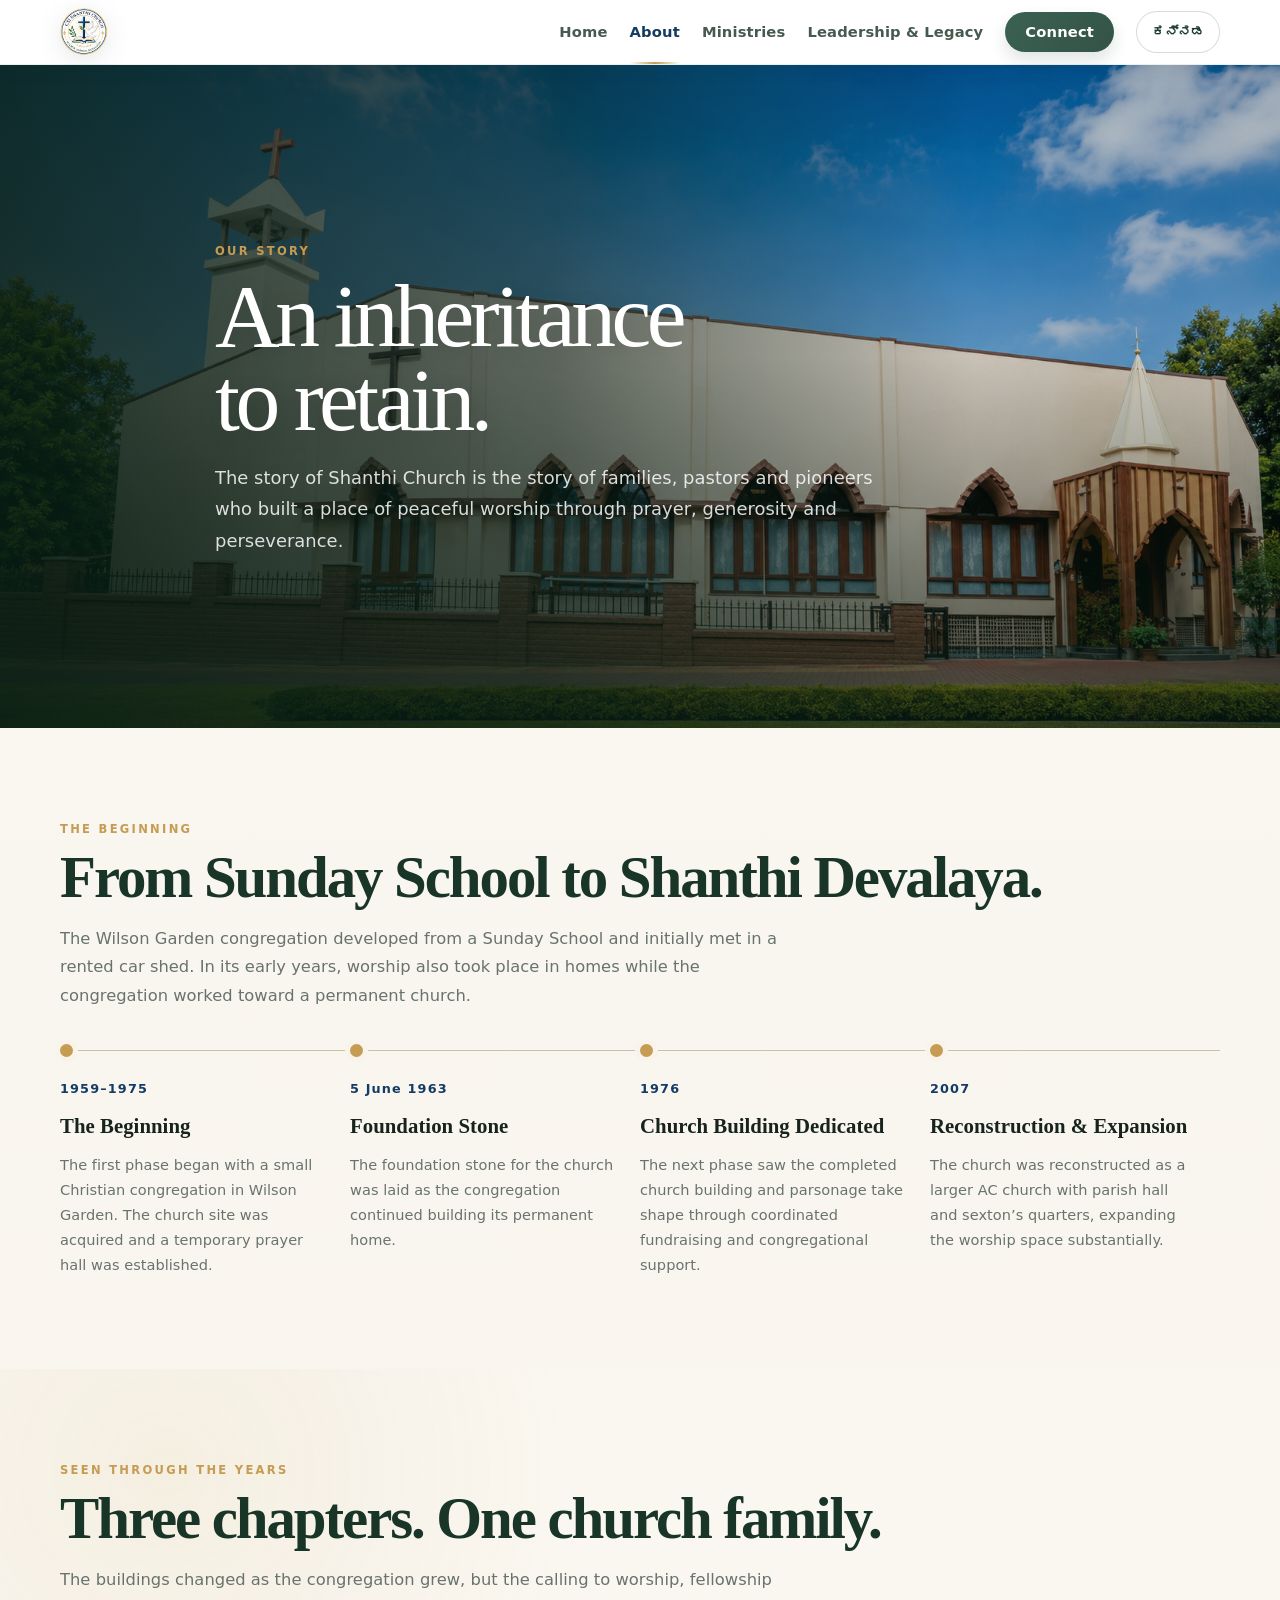
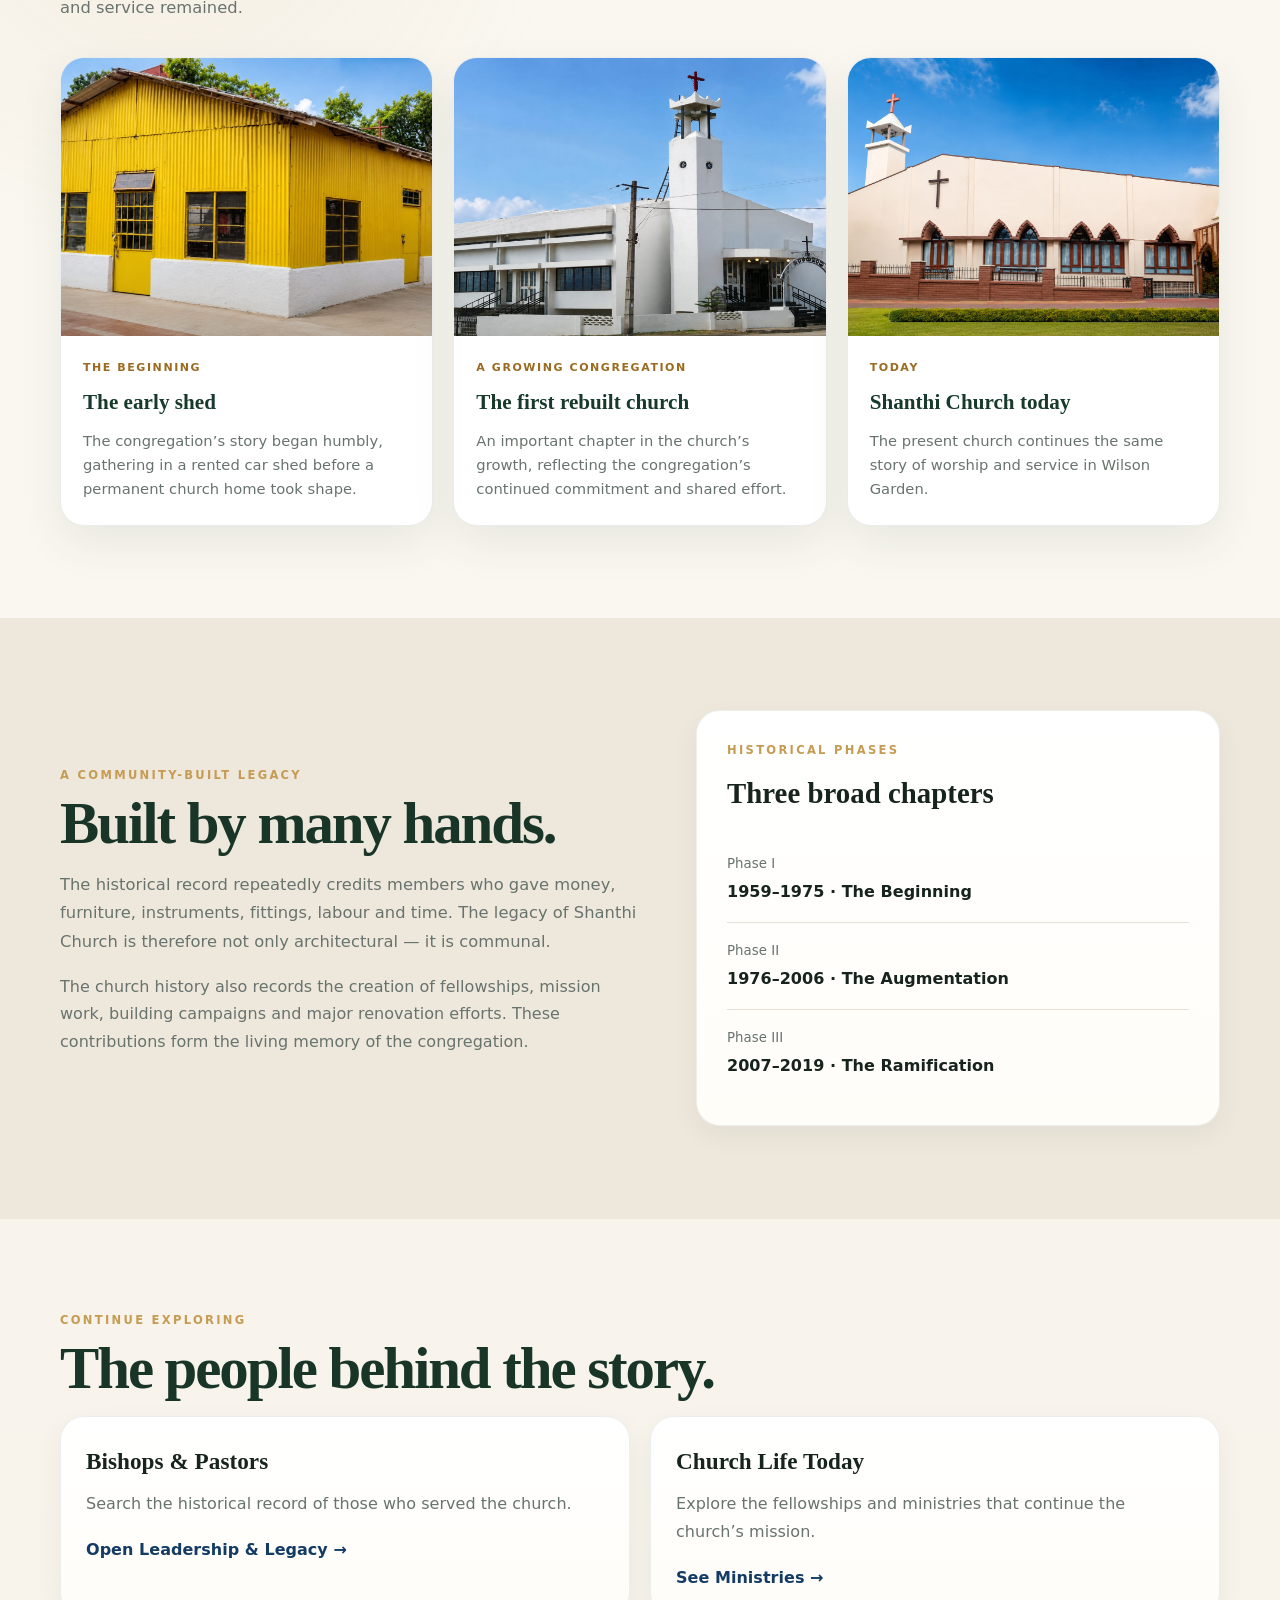
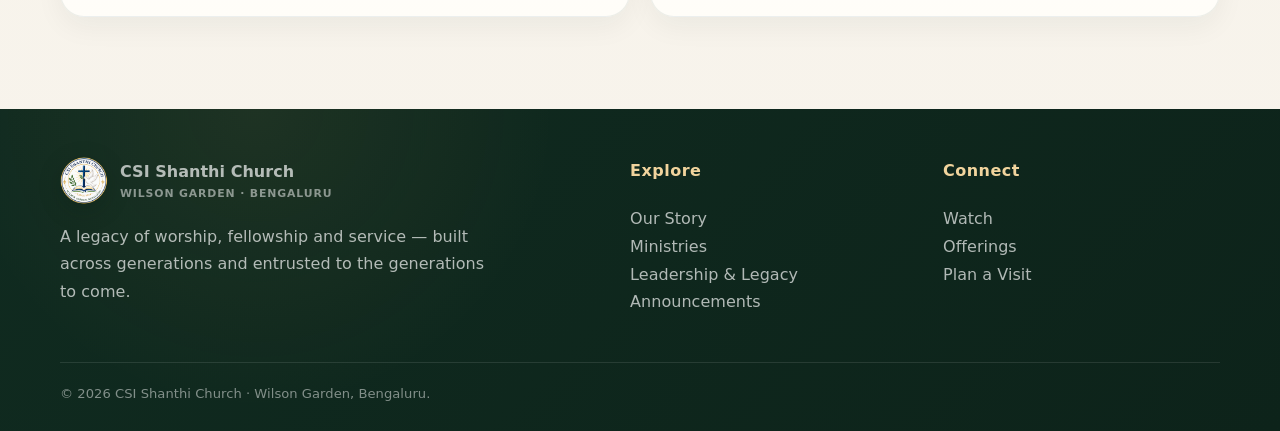
==== commit 1ab12fd5: "Add files via upload" ====
--- a/about.html
+++ b/about.html
@@ -1,144 +1,146 @@
 <!DOCTYPE html>
+
 <html lang="en">
 <head>
-<meta charset="UTF-8">
-<meta name="viewport" content="width=device-width, initial-scale=1.0">
-<meta name="theme-color" content="#173a2c">
+<meta charset="utf-8"/>
+<meta content="width=device-width, initial-scale=1.0" name="viewport"/>
+<meta content="#173a2c" name="theme-color"/>
 <title>About | CSI Shanthi Church</title>
-<meta name="description" content="CSI Shanthi Church, Wilson Garden, Bengaluru.">
-<link rel="icon" type="image/png" href="assets/images/logo-official-transparent.png">
-<link rel="apple-touch-icon" href="assets/images/logo-official-transparent.png">
-<link rel="stylesheet" href="assets/css/style.css">
+<meta content="CSI Shanthi Church, Wilson Garden, Bengaluru." name="description"/>
+<link href="assets/images/logo-official-transparent.png" rel="icon" type="image/png"/>
+<link href="assets/images/logo-official-transparent.png" rel="apple-touch-icon"/>
+<link href="assets/css/style-v30.css" rel="stylesheet"/>
+<script>
+(function(){
+  try{
+    var lang=localStorage.getItem('shanthi-site-language');
+    if(lang==='kn'){
+      document.documentElement.lang='kn';
+      document.documentElement.classList.add('site-language-kannada-boot');
+    }
+  }catch(e){}
+})();
+</script>
 </head>
 <body>
-
-
 <header class="site-header">
-  <div class="container">
-    <nav>
-      <a class="nav-logo nav-logo-clean" href="index.html" aria-label="CSI Shanthi Church home">
-        <img src="assets/images/logo-official-transparent.png" alt="CSI Shanthi Church emblem">
-      </a>
-      <button class="menu-btn" id="menuBtn" aria-label="Open menu">☰</button>
-      <div class="nav-links" id="navLinks"><a class="" href="index.html">Home</a><a class="active" href="about.html">About</a><a class="" href="ministries.html">Ministries</a><a class="" href="leadership.html">Leadership & Legacy</a><a class="nav-visit" href="connect.html">Connect</a></div>
-    </nav>
-  </div>
+<div class="container">
+<nav>
+<a aria-label="CSI Shanthi Church home" class="nav-logo nav-logo-clean" href="index.html">
+<img alt="CSI Shanthi Church emblem" src="assets/images/logo-official-transparent.png"/>
+</a>
+<button aria-label="Open menu" class="menu-btn" id="menuBtn">☰</button>
+<div class="nav-links" id="navLinks"><a class="" href="index.html">Home</a><a class="active" href="about.html">About</a><a class="" href="ministries.html">Ministries</a><a class="" href="leadership.html">Leadership &amp; Legacy</a><a class="nav-visit" href="connect.html">Connect</a><button aria-label="Switch website to Kannada" class="site-language-switch" id="siteLanguageSwitch" type="button">ಕನ್ನಡ</button></div>
+</nav>
+</div>
 </header>
 <main>
 <section class="page-hero has-image">
-  <img src="assets/images/church-exterior.png" alt="CSI Shanthi Church">
-  <div class="container page-hero-content">
-    <div class="eyebrow">Our Story</div>
-    <h1>An inheritance<br>to retain.</h1>
-    <p>The story of Shanthi Church is the story of families, pastors and pioneers who built a place of peaceful worship through prayer, generosity and perseverance.</p>
-  </div>
+<img alt="CSI Shanthi Church" src="assets/images/church-exterior-v26.png"/>
+<div class="container page-hero-content">
+<div class="eyebrow">Our Story</div>
+<h1>An inheritance<br/>to retain.</h1>
+<p>The story of Shanthi Church is the story of families, pastors and pioneers who built a place of peaceful worship through prayer, generosity and perseverance.</p>
+</div>
 </section>
 <section>
-  <div class="container">
-    <div class="eyebrow">The beginning</div>
-    <h2 class="section-title">From Sunday School to Shanthi Devalaya.</h2>
-    <p class="lead">The Wilson Garden congregation developed from a Sunday School and initially met in a rented car shed. In its early years, worship also took place in homes while the congregation worked toward a permanent church.</p>
-    <div class="timeline">
-      <article class="timeline-item"><div class="year">1959–1975</div><h3>The Beginning</h3><p>The first phase began with a small Christian congregation in Wilson Garden. The church site was acquired and a temporary prayer hall was established.</p></article>
-      <article class="timeline-item"><div class="year">5 June 1963</div><h3>Foundation Stone</h3><p>The foundation stone for the church was laid as the congregation continued building its permanent home.</p></article>
-      <article class="timeline-item"><div class="year">1976</div><h3>Church Building Dedicated</h3><p>The next phase saw the completed church building and parsonage take shape through coordinated fundraising and congregational support.</p></article>
-      <article class="timeline-item"><div class="year">2007</div><h3>Reconstruction & Expansion</h3><p>The church was reconstructed as a larger AC church with parish hall and sexton’s quarters, expanding the worship space substantially.</p></article>
-    </div>
-  </div>
+<div class="container">
+<div class="eyebrow">The beginning</div>
+<h2 class="section-title">From Sunday School to Shanthi Devalaya.</h2>
+<p class="lead">The Wilson Garden congregation developed from a Sunday School and initially met in a rented car shed. In its early years, worship also took place in homes while the congregation worked toward a permanent church.</p>
+<div class="timeline">
+<article class="timeline-item"><div class="year">1959–1975</div><h3>The Beginning</h3><p>The first phase began with a small Christian congregation in Wilson Garden. The church site was acquired and a temporary prayer hall was established.</p></article>
+<article class="timeline-item"><div class="year">5 June 1963</div><h3>Foundation Stone</h3><p>The foundation stone for the church was laid as the congregation continued building its permanent home.</p></article>
+<article class="timeline-item"><div class="year">1976</div><h3>Church Building Dedicated</h3><p>The next phase saw the completed church building and parsonage take shape through coordinated fundraising and congregational support.</p></article>
+<article class="timeline-item"><div class="year">2007</div><h3>Reconstruction &amp; Expansion</h3><p>The church was reconstructed as a larger AC church with parish hall and sexton’s quarters, expanding the worship space substantially.</p></article>
+</div>
+</div>
 </section>
-
 <section class="history-gallery-section">
-  <div class="container">
-    <div class="eyebrow">Seen through the years</div>
-    <h2 class="section-title">Three chapters. One church family.</h2>
-    <p class="lead">The buildings changed as the congregation grew, but the calling to worship, fellowship and service remained.</p>
-
-    <div class="history-gallery">
-      <figure class="history-photo-card">
-        <div class="history-photo-frame">
-          <img src="assets/images/church-history-shed.jpg" alt="The early shed where the Shanthi Church congregation began gathering">
-        </div>
-        <figcaption>
-          <span>The beginning</span>
-          <strong>The early shed</strong>
-          <p>The congregation’s story began humbly, gathering in a rented car shed before a permanent church home took shape.</p>
-        </figcaption>
-      </figure>
-
-      <figure class="history-photo-card">
-        <div class="history-photo-frame">
-          <img src="assets/images/church-history-first-rebuilt.jpg" alt="An earlier rebuilt CSI Shanthi Church building">
-        </div>
-        <figcaption>
-          <span>A growing congregation</span>
-          <strong>The first rebuilt church</strong>
-          <p>An important chapter in the church’s growth, reflecting the congregation’s continued commitment and shared effort.</p>
-        </figcaption>
-      </figure>
-
-      <figure class="history-photo-card">
-        <div class="history-photo-frame">
-          <img src="assets/images/church-exterior.png" alt="CSI Shanthi Church today">
-        </div>
-        <figcaption>
-          <span>Today</span>
-          <strong>Shanthi Church today</strong>
-          <p>The present church continues the same story of worship and service in Wilson Garden.</p>
-        </figcaption>
-      </figure>
-    </div>
-  </div>
+<div class="container">
+<div class="eyebrow">Seen through the years</div>
+<h2 class="section-title">Three chapters. One church family.</h2>
+<p class="lead">The buildings changed as the congregation grew, but the calling to worship, fellowship and service remained.</p>
+<div class="history-gallery">
+<figure class="history-photo-card">
+<div class="history-photo-frame">
+<img alt="The early shed where the Shanthi Church congregation began gathering" src="assets/images/church-history-shed-v26.jpg"/>
+</div>
+<figcaption>
+<span>The beginning</span>
+<strong>The early shed</strong>
+<p>The congregation’s story began humbly, gathering in a rented car shed before a permanent church home took shape.</p>
+</figcaption>
+</figure>
+<figure class="history-photo-card">
+<div class="history-photo-frame">
+<img alt="An earlier rebuilt CSI Shanthi Church building" src="assets/images/church-history-first-rebuilt-v26.jpg"/>
+</div>
+<figcaption>
+<span>A growing congregation</span>
+<strong>The first rebuilt church</strong>
+<p>An important chapter in the church’s growth, reflecting the congregation’s continued commitment and shared effort.</p>
+</figcaption>
+</figure>
+<figure class="history-photo-card">
+<div class="history-photo-frame">
+<img alt="CSI Shanthi Church today" src="assets/images/church-exterior-v26.png"/>
+</div>
+<figcaption>
+<span>Today</span>
+<strong>Shanthi Church today</strong>
+<p>The present church continues the same story of worship and service in Wilson Garden.</p>
+</figcaption>
+</figure>
+</div>
+</div>
 </section>
-
 <section style="background:#eee8dc">
-  <div class="container split">
-    <div>
-      <div class="eyebrow">A community-built legacy</div>
-      <h2 class="section-title">Built by many hands.</h2>
-      <p class="lead">The historical record repeatedly credits members who gave money, furniture, instruments, fittings, labour and time. The legacy of Shanthi Church is therefore not only architectural — it is communal.</p>
-      <p style="color:var(--muted)">The church history also records the creation of fellowships, mission work, building campaigns and major renovation efforts. These contributions form the living memory of the congregation.</p>
-    </div>
-    <div class="card" style="padding:30px">
-      <div class="eyebrow">Historical phases</div>
-      <h3 style="font-size:1.8rem;margin:8px 0 18px">Three broad chapters</h3>
-      <div class="contact-row"><small>Phase I</small><strong>1959–1975 · The Beginning</strong></div>
-      <div class="contact-row"><small>Phase II</small><strong>1976–2006 · The Augmentation</strong></div>
-      <div class="contact-row"><small>Phase III</small><strong>2007–2019 · The Ramification</strong></div>
-    </div>
-  </div>
+<div class="container split">
+<div>
+<div class="eyebrow">A community-built legacy</div>
+<h2 class="section-title">Built by many hands.</h2>
+<p class="lead">The historical record repeatedly credits members who gave money, furniture, instruments, fittings, labour and time. The legacy of Shanthi Church is therefore not only architectural — it is communal.</p>
+<p style="color:var(--muted)">The church history also records the creation of fellowships, mission work, building campaigns and major renovation efforts. These contributions form the living memory of the congregation.</p>
+</div>
+<div class="card" style="padding:30px">
+<div class="eyebrow">Historical phases</div>
+<h3 style="font-size:1.8rem;margin:8px 0 18px">Three broad chapters</h3>
+<div class="contact-row"><small>Phase I</small><strong>1959–1975 · The Beginning</strong></div>
+<div class="contact-row"><small>Phase II</small><strong>1976–2006 · The Augmentation</strong></div>
+<div class="contact-row"><small>Phase III</small><strong>2007–2019 · The Ramification</strong></div>
+</div>
+</div>
 </section>
 <section>
-  <div class="container">
-    <div class="eyebrow">Continue exploring</div>
-    <h2 class="section-title">The people behind the story.</h2>
-    <div class="grid-2">
-      <a class="card link-card" href="leadership.html"><h3>Bishops & Pastors</h3><p>Search the historical record of those who served the church.</p><span>Open Leadership & Legacy →</span></a>
-      <a class="card link-card" href="ministries.html"><h3>Church Life Today</h3><p>Explore the fellowships and ministries that continue the church’s mission.</p><span>See Ministries →</span></a>
-    </div>
-  </div>
+<div class="container">
+<div class="eyebrow">Continue exploring</div>
+<h2 class="section-title">The people behind the story.</h2>
+<div class="grid-2">
+<a class="card link-card" href="leadership.html"><h3>Bishops &amp; Pastors</h3><p>Search the historical record of those who served the church.</p><span>Open Leadership &amp; Legacy →</span></a>
+<a class="card link-card" href="ministries.html"><h3>Church Life Today</h3><p>Explore the fellowships and ministries that continue the church’s mission.</p><span>See Ministries →</span></a>
+</div>
+</div>
 </section>
 </main>
-
 <footer>
-  <div class="container">
-    <div class="footer-grid">
-      <div>
-        <a class="brand brand-footer" href="index.html">
-          <img class="footer-logo footer-logo-clean" src="assets/images/logo-official-transparent.png" alt="CSI Shanthi Church emblem">
-          <span>CSI Shanthi Church<small style="color:rgba(255,255,255,.5)">Wilson Garden · Bengaluru</small></span>
-        </a>
-        <p style="max-width:430px;margin-top:18px">A legacy of worship, fellowship and service — built across generations and entrusted to the generations to come.</p>
-      </div>
-      <div><h4>Explore</h4><p><a href="about.html">Our Story</a><br><a href="ministries.html">Ministries</a><br><a href="leadership.html">Leadership & Legacy</a><br><a href="announcements.html">Announcements</a></p></div>
-      <div><h4>Connect</h4><p><a href="connect.html#watch">Watch</a><br><a href="connect.html#offerings">Offerings</a><br><a href="connect.html#visit">Plan a Visit</a></p></div>
-    </div>
-    <div class="footer-bottom">© <span data-year></span> CSI Shanthi Church · Wilson Garden, Bengaluru.</div>
-  </div>
+<div class="container">
+<div class="footer-grid">
+<div>
+<a class="brand brand-footer" href="index.html">
+<img alt="CSI Shanthi Church emblem" class="footer-logo footer-logo-clean" src="assets/images/logo-official-transparent.png"/>
+<span>CSI Shanthi Church<small style="color:rgba(255,255,255,.5)">Wilson Garden · Bengaluru</small></span>
+</a>
+<p style="max-width:430px;margin-top:18px">A legacy of worship, fellowship and service — built across generations and entrusted to the generations to come.</p>
+</div>
+<div><h4>Explore</h4><p><a href="about.html">Our Story</a><br/><a href="ministries.html">Ministries</a><br/><a href="leadership.html">Leadership &amp; Legacy</a><br/><a href="announcements.html">Announcements</a></p></div>
+<div><h4>Connect</h4><p><a href="connect.html#watch">Watch</a><br/><a href="connect.html#offerings">Offerings</a><br/><a href="connect.html#visit">Plan a Visit</a></p></div>
+</div>
+<div class="footer-bottom">© <span data-year=""></span> CSI Shanthi Church · Wilson Garden, Bengaluru.</div>
+</div>
 </footer>
-<button class="back-to-top" id="backToTop" aria-label="Back to top">↑</button>
-<script src="assets/js/main.js"></script>
-<script src="assets/js/animations.js"></script>
-
-
-</body>
+<button aria-label="Back to top" class="back-to-top" id="backToTop">↑</button>
+<script src="assets/js/main-v26.js"></script>
+<script src="assets/js/animations-v26.js"></script>
+<script src="assets/js/language-v30.js"></script></body>
 </html>
--- a/assets/css/style-v30.css
+++ b/assets/css/style-v30.css
@@ -0,0 +1,2272 @@
+
+:root{
+  --green:#173a2c;
+  --green-2:#285843;
+  --cream:#f7f4ec;
+  --paper:#fffdf8;
+  --ink:#17231d;
+  --muted:#69746d;
+  --gold:#c49a52;
+  --gold-soft:#ead8b6;
+  --line:#e5dfd3;
+  --white:#fff;
+  --shadow:0 20px 55px rgba(17,44,32,.10);
+  --radius:24px;
+}
+*{box-sizing:border-box}
+html{scroll-behavior:smooth}
+body{
+  margin:0;
+  background:var(--cream);
+  color:var(--ink);
+  font-family:Inter,ui-sans-serif,system-ui,-apple-system,BlinkMacSystemFont,"Segoe UI",sans-serif;
+  line-height:1.65;
+}
+img{max-width:100%;display:block}
+a{color:inherit;text-decoration:none}
+button,input{font:inherit}
+.container{width:min(1160px,calc(100% - 40px));margin:auto}
+.eyebrow{font-size:.74rem;text-transform:uppercase;letter-spacing:.18em;color:var(--gold);font-weight:850}
+h1,h2,h3,.serif{font-family:Georgia,"Times New Roman",serif}
+.section-title{font-size:clamp(2.15rem,5vw,4.25rem);line-height:1.02;letter-spacing:-.035em;margin:.45rem 0 1rem}
+.lead{font-size:1.08rem;color:var(--muted);max-width:760px}
+.btn{display:inline-flex;align-items:center;justify-content:center;gap:9px;min-height:50px;padding:0 20px;border-radius:999px;font-weight:800;border:1px solid transparent;transition:.2s ease}
+.btn:hover{transform:translateY(-2px)}
+.btn-primary{background:var(--green);color:#fff}
+.btn-gold{background:#efd5a1;color:var(--green)}
+.btn-outline{border-color:rgba(24,57,44,.18);background:rgba(255,255,255,.55)}
+section{padding:92px 0}
+.card{background:var(--paper);border:1px solid var(--line);border-radius:22px;box-shadow:0 12px 35px rgba(17,44,32,.05)}
+.site-header{
+  position:sticky;top:0;z-index:100;
+  background:rgba(247,244,236,.91);
+  backdrop-filter:blur(16px);
+  border-bottom:1px solid rgba(24,57,44,.08);
+}
+nav{height:76px;display:flex;align-items:center;justify-content:space-between;gap:24px}
+.brand{display:flex;align-items:center;gap:12px;font-weight:850;min-width:220px}
+.brand-mark{width:42px;height:42px;border-radius:50%;display:grid;place-items:center;background:var(--green);color:#f3d8a2;font-family:Georgia,serif;font-size:1.3rem}
+.brand small{display:block;color:var(--muted);font-size:.68rem;letter-spacing:.08em;text-transform:uppercase;font-weight:700}
+.nav-links{display:flex;align-items:center;gap:21px;font-size:.9rem;font-weight:750}
+.nav-links a{opacity:.8;position:relative}
+.nav-links a:hover,.nav-links a.active{opacity:1;color:var(--green)}
+.nav-links a.active:after{content:"";position:absolute;left:0;right:0;bottom:-10px;height:2px;background:var(--gold)}
+.nav-visit{padding:10px 15px;border-radius:999px;background:var(--green);color:white!important}
+.nav-visit.active:after{display:none}
+.menu-btn{display:none;border:0;background:none;color:var(--green);font-size:1.55rem}
+.page-hero{
+  position:relative;overflow:hidden;color:white;background:var(--green);
+  min-height:410px;display:grid;align-items:end;
+}
+.page-hero.has-image{min-height:520px}
+.page-hero img{position:absolute;inset:0;width:100%;height:100%;object-fit:cover}
+.page-hero:after{content:"";position:absolute;inset:0;background:linear-gradient(90deg,rgba(10,30,21,.87),rgba(10,30,21,.55) 48%,rgba(10,30,21,.16)),linear-gradient(0deg,rgba(10,30,21,.6),transparent 55%)}
+.page-hero-content{position:relative;z-index:2;padding:85px 0 62px;max-width:850px}
+.page-hero h1{font-size:clamp(3rem,7vw,6.3rem);line-height:.94;letter-spacing:-.05em;margin:12px 0 20px;font-weight:500}
+.page-hero p{font-size:1.12rem;max-width:720px;color:rgba(255,255,255,.84)}
+.hero-home{min-height:calc(100svh - 76px)}
+.hero-home .page-hero-content{padding-bottom:68px}
+.hero-actions{display:flex;flex-wrap:wrap;gap:12px;margin-top:28px}
+.hero-stats{display:grid;grid-template-columns:repeat(3,1fr);margin-top:44px;border:1px solid rgba(255,255,255,.16);border-radius:18px;overflow:hidden;background:rgba(255,255,255,.09)}
+.hero-stats div{padding:17px 19px;background:rgba(10,30,21,.35)}
+.hero-stats strong{display:block;color:#f1d49d;font-family:Georgia,serif;font-size:1.18rem}
+.hero-stats span{font-size:.82rem;color:rgba(255,255,255,.72)}
+.split{display:grid;grid-template-columns:1.05fr .95fr;gap:56px;align-items:center}
+.image-panel{border-radius:28px;overflow:hidden;box-shadow:var(--shadow);min-height:500px;position:relative;background:#ddd}
+.image-panel img{position:absolute;inset:0;width:100%;height:100%;object-fit:cover}
+.quote-card{position:absolute;left:24px;right:24px;bottom:24px;background:rgba(255,253,248,.94);backdrop-filter:blur(12px);border-radius:18px;padding:20px;border:1px solid rgba(255,255,255,.5)}
+.quote-card p{font-family:Georgia,serif;font-size:1.12rem;margin:0 0 6px}
+.quote-card small{color:var(--green);font-weight:850}
+.grid-3{display:grid;grid-template-columns:repeat(3,1fr);gap:18px}
+.grid-2{display:grid;grid-template-columns:repeat(2,1fr);gap:20px}
+.feature{padding:27px}
+.feature .icon{width:48px;height:48px;border-radius:15px;background:#eee7d8;display:grid;place-items:center;margin-bottom:20px}
+.feature h3{margin:0 0 8px;font-size:1.35rem}
+.feature p{margin:0;color:var(--muted);font-size:.94rem}
+.band{background:var(--green);color:white}
+.band .lead{color:rgba(255,255,255,.72)}
+.schedule-grid{display:grid;grid-template-columns:repeat(4,1fr);gap:14px;margin-top:34px}
+.service-card{padding:22px;border-radius:18px;border:1px solid rgba(255,255,255,.13);background:rgba(255,255,255,.055);min-height:170px;display:flex;flex-direction:column;justify-content:space-between}
+.service-card .day{font-size:.73rem;text-transform:uppercase;letter-spacing:.13em;color:#e7c98e;font-weight:850}
+.service-card h3{font-size:1.35rem;line-height:1.17;margin:13px 0}
+.service-card p{margin:0;color:rgba(255,255,255,.73);font-size:.9rem}
+.link-card{display:block;padding:25px;transition:.2s}
+.link-card:hover{transform:translateY(-4px);box-shadow:var(--shadow)}
+.link-card h3{font-size:1.45rem;margin:0 0 8px}
+.link-card p{color:var(--muted);margin:0 0 18px}
+.link-card span{font-weight:850;color:var(--green)}
+.timeline{display:grid;grid-template-columns:repeat(4,1fr);border-top:1px solid #cbbfa9;margin-top:40px}
+.timeline-item{padding:27px 24px 0 0;position:relative}
+.timeline-item:before{content:"";position:absolute;top:-7px;left:0;width:13px;height:13px;border-radius:50%;background:var(--green);box-shadow:0 0 0 5px var(--cream)}
+.timeline-item .year{font-size:.8rem;letter-spacing:.09em;color:var(--green);font-weight:900}
+.timeline-item h3{font-size:1.3rem;margin:8px 0}
+.timeline-item p{color:var(--muted);font-size:.91rem;margin:0}
+.archive-toolbar{display:flex;gap:12px;align-items:center;justify-content:space-between;margin:30px 0 22px}
+.search-box{flex:1;position:relative}
+.search-box input{width:100%;border:1px solid var(--line);background:var(--paper);border-radius:999px;padding:14px 18px 14px 44px;color:var(--ink);outline:none}
+.search-box:before{content:"⌕";position:absolute;left:17px;top:9px;color:var(--muted);font-size:1.3rem}
+.filter-buttons{display:flex;gap:8px;flex-wrap:wrap}
+.filter-btn{border:1px solid var(--line);background:var(--paper);border-radius:999px;padding:11px 15px;font-weight:800;color:var(--muted);cursor:pointer}
+.filter-btn.active{background:var(--green);color:white;border-color:var(--green)}
+.archive-grid{display:grid;grid-template-columns:repeat(3,1fr);gap:16px}
+.person-card{padding:22px;min-height:172px;display:flex;flex-direction:column;justify-content:space-between}
+.person-card.hidden{display:none}
+.person-role{font-size:.72rem;text-transform:uppercase;letter-spacing:.12em;color:var(--gold);font-weight:900}
+.person-card h3{margin:9px 0 6px;font-size:1.25rem}
+.person-years{font-weight:850;color:var(--green)}
+.person-note{font-size:.86rem;color:var(--muted);margin:5px 0 0}
+.archive-note{margin-top:22px;padding:16px 18px;border-left:3px solid var(--gold);background:rgba(255,255,255,.5);color:var(--muted)}
+.ministry-list{display:grid;grid-template-columns:repeat(3,1fr);gap:18px;margin-top:32px}
+.ministry-card{padding:28px}
+.ministry-card h3{font-size:1.45rem;margin:0 0 8px}
+.ministry-card p{color:var(--muted);margin:0}
+.connect-grid{display:grid;grid-template-columns:1.05fr .95fr;gap:38px;align-items:start}
+.youtube-card{position:relative;min-height:430px;border-radius:25px;overflow:hidden;background:#111;display:block}
+.youtube-card img{position:absolute;inset:0;width:100%;height:100%;object-fit:cover;opacity:.78}
+.youtube-card:after{content:"";position:absolute;inset:0;background:linear-gradient(0deg,rgba(0,0,0,.83),transparent 70%)}
+.youtube-content{position:absolute;z-index:2;left:28px;right:28px;bottom:26px;color:white}
+.youtube-content h3{font-size:2rem;margin:6px 0}
+.play{position:absolute;z-index:3;left:50%;top:47%;transform:translate(-50%,-50%);width:72px;height:72px;border-radius:50%;display:grid;place-items:center;background:white;color:var(--green);font-size:1.55rem;box-shadow:0 12px 30px rgba(0,0,0,.25);padding-left:4px}
+.offering-card{padding:28px}
+.qr-shell{width:min(100%,330px);margin:18px auto;background:white;padding:15px;border-radius:25px;border:1px solid var(--line);box-shadow:0 18px 40px rgba(17,44,32,.08)}
+.qr-shell img{width:100%;aspect-ratio:1;object-fit:contain}
+.upi-box{background:rgba(24,57,44,.06);border:1px solid rgba(24,57,44,.1);padding:14px 16px;border-radius:16px}
+.upi-box small{display:block;color:var(--muted);text-transform:uppercase;letter-spacing:.12em;font-weight:800;font-size:.72rem}
+.upi-box strong{word-break:break-all;color:var(--green)}
+.contact-list{margin-top:24px}
+.contact-row{padding:16px 0;border-bottom:1px solid var(--line)}
+.contact-row:last-child{border-bottom:0}
+.contact-row small{display:block;color:var(--muted);margin-bottom:3px}
+.cta-panel{padding:32px;background:var(--green);color:white;border-radius:25px}
+.cta-panel p{color:rgba(255,255,255,.72)}
+footer{background:#10281f;color:white;padding:48px 0 26px}
+.footer-grid{display:grid;grid-template-columns:1.35fr repeat(2,.7fr);gap:36px}
+footer p,footer a{color:rgba(255,255,255,.68)}
+footer h4{margin-top:0;color:#f1d49d}
+.footer-bottom{border-top:1px solid rgba(255,255,255,.1);margin-top:30px;padding-top:20px;color:rgba(255,255,255,.48);font-size:.82rem}
+.back-to-top{position:fixed;right:20px;bottom:20px;z-index:90;width:48px;height:48px;border:0;border-radius:50%;background:var(--green);color:white;box-shadow:0 12px 30px rgba(16,40,31,.25);cursor:pointer;opacity:0;visibility:hidden;transform:translateY(8px);transition:.2s}
+.back-to-top.show{opacity:1;visibility:visible;transform:translateY(0)}
+
+.identity-masthead{background:radial-gradient(circle at 78% 0%,rgba(196,154,82,.12),transparent 28%),linear-gradient(180deg,#fffdf8,#f5f0e5);border-bottom:1px solid rgba(23,58,44,.10)}
+.identity-inner{min-height:155px;display:grid;grid-template-columns:118px 1fr auto;align-items:center;gap:26px;padding:18px 0}
+.identity-logo{width:112px;height:112px;filter:drop-shadow(0 8px 18px rgba(23,58,44,.12))}
+.identity-title .church-name{margin:0;color:#153b65;font-family:Georgia,"Times New Roman",serif;font-size:clamp(2.35rem,4.2vw,4.7rem);line-height:.92;letter-spacing:.015em;font-weight:700;text-transform:uppercase;text-shadow:0 2px 0 rgba(255,255,255,.6)}
+.identity-title .location-line{display:flex;align-items:center;gap:13px;margin-top:12px;color:var(--green);font-size:.78rem;letter-spacing:.28em;text-transform:uppercase;font-weight:850}
+.identity-title .location-line:before,.identity-title .location-line:after{content:"";height:1px;width:58px;background:linear-gradient(90deg,transparent,var(--gold))}
+.identity-title .location-line:after{background:linear-gradient(90deg,var(--gold),transparent)}
+.identity-motto{max-width:240px;text-align:right;color:#41594d;font-family:Georgia,"Times New Roman",serif;font-style:italic;font-size:1.02rem;line-height:1.5}
+.identity-motto strong{display:block;margin-top:6px;color:var(--gold);font-family:Inter,system-ui,sans-serif;font-style:normal;font-size:.69rem;letter-spacing:.12em;text-transform:uppercase}
+.daily-word{position:relative;overflow:hidden;background:radial-gradient(circle at 86% 20%,rgba(196,154,82,.16),transparent 27%),linear-gradient(135deg,#fffdf8 0%,#f3eddf 100%)}
+.daily-word-grid{position:relative;z-index:2;display:grid;grid-template-columns:.8fr 1.2fr;gap:52px;align-items:center}
+.daily-date{display:inline-flex;align-items:center;gap:9px;padding:8px 12px;border-radius:999px;background:rgba(23,58,44,.06);color:var(--green);font-size:.78rem;font-weight:800}
+.daily-icon{width:66px;height:66px;border-radius:22px;background:var(--green);color:#f1d49d;display:grid;place-items:center;font-size:1.85rem;box-shadow:0 14px 34px rgba(23,58,44,.14);margin-bottom:20px}
+.daily-passage-card{position:relative;padding:34px 36px;border-radius:28px;background:rgba(255,255,255,.88);border:1px solid rgba(23,58,44,.10);box-shadow:var(--shadow);backdrop-filter:blur(10px)}
+.daily-passage-card:before{content:"“";position:absolute;top:-4px;left:20px;color:rgba(196,154,82,.25);font-family:Georgia,serif;font-size:7rem;line-height:1}
+.daily-theme{position:relative;z-index:1;color:var(--gold);font-size:.72rem;letter-spacing:.14em;text-transform:uppercase;font-weight:900}
+.daily-text{position:relative;z-index:1;margin:12px 0 18px;color:#263a31;font-family:Georgia,"Times New Roman",serif;font-size:clamp(1.2rem,2.2vw,1.65rem);line-height:1.62}
+.daily-reference{display:flex;justify-content:space-between;gap:14px;align-items:end;padding-top:16px;border-top:1px solid var(--line)}
+.daily-reference strong{color:var(--green);font-size:1rem}.daily-reference span{color:var(--muted);font-size:.77rem;text-align:right}.daily-refresh-note{margin-top:13px;color:var(--muted);font-size:.79rem}
+
+
+.daily-controls{display:flex;align-items:center;gap:12px;flex-wrap:wrap;margin-top:14px}
+.language-toggle{display:inline-flex;padding:4px;border-radius:999px;background:rgba(23,58,44,.07);border:1px solid rgba(23,58,44,.10)}
+.language-btn{border:0;background:transparent;color:var(--muted);padding:8px 14px;border-radius:999px;font-weight:850;cursor:pointer}
+.language-btn.active{background:var(--green);color:white;box-shadow:0 5px 14px rgba(23,58,44,.14)}
+.daily-text.kn{font-family:"Noto Sans Kannada","Tunga","Nirmala UI",system-ui,sans-serif;line-height:1.8}
+
+
+.daily-source-note{
+  margin-top:14px;padding-top:12px;border-top:1px dashed var(--line);
+  color:var(--muted);font-size:.7rem;line-height:1.5
+}
+.daily-loading{opacity:.66}
+.daily-error{
+  padding:13px 15px;border-radius:14px;background:rgba(150,70,40,.07);
+  border:1px solid rgba(150,70,40,.14);color:#7a4a36;
+  font-family:Inter,system-ui,sans-serif;font-size:.92rem
+}
+
+@media(max-width:980px){
+  .nav-links{display:none;position:absolute;top:76px;left:18px;right:18px;flex-direction:column;align-items:stretch;background:var(--paper);border:1px solid var(--line);border-radius:18px;padding:16px;box-shadow:var(--shadow)}
+  .nav-links.open{display:flex}
+  .nav-links a{padding:8px 6px}.nav-links a.active:after{display:none}
+  .menu-btn{display:block}
+  .split,.connect-grid{grid-template-columns:1fr}
+  .identity-inner{grid-template-columns:92px 1fr;min-height:132px}
+  .identity-logo{width:88px;height:88px}
+  .identity-motto{display:none}
+  .daily-word-grid{grid-template-columns:1fr;gap:28px}
+  .grid-3,.ministry-list,.archive-grid{grid-template-columns:repeat(2,1fr)}
+  .schedule-grid{grid-template-columns:repeat(2,1fr)}
+  .timeline{grid-template-columns:repeat(2,1fr);border-top:0;gap:24px}
+  .timeline-item{border-top:1px solid #cbbfa9}
+}
+@media(max-width:650px){
+  .container{width:min(100% - 28px,1160px)}
+  section{padding:70px 0}
+  nav{height:68px}.nav-links{top:68px;left:12px;right:12px}
+  .brand{font-size:.92rem;min-width:0}.brand-mark{width:38px;height:38px}.brand small{font-size:.62rem}
+  .identity-inner{grid-template-columns:64px 1fr;gap:14px;min-height:108px;padding:12px 0}
+  .identity-logo{width:62px;height:62px}
+  .identity-title .church-name{font-size:clamp(1.65rem,8.5vw,2.5rem);line-height:.96}
+  .identity-title .location-line{font-size:.57rem;letter-spacing:.13em;gap:7px;margin-top:8px}
+  .identity-title .location-line:before,.identity-title .location-line:after{width:18px}
+  .daily-passage-card{padding:27px 22px;border-radius:22px}
+  .daily-reference{align-items:flex-start;flex-direction:column}
+  .daily-reference span{text-align:left}
+  .page-hero.has-image{min-height:82svh}.hero-home{min-height:calc(100svh - 68px)}
+  .page-hero-content{padding:72px 0 42px}.page-hero h1{font-size:clamp(3rem,15vw,4.7rem)}
+  .hero-actions{display:grid}.hero-actions .btn{width:100%}
+  .hero-stats{grid-template-columns:1fr}
+  .grid-3,.grid-2,.ministry-list,.archive-grid,.schedule-grid,.timeline,.footer-grid{grid-template-columns:1fr}
+  .image-panel{min-height:430px}
+  .archive-toolbar{align-items:stretch;flex-direction:column}
+  .filter-buttons{display:grid;grid-template-columns:repeat(3,1fr)}
+  .filter-btn{padding:10px 8px;font-size:.82rem}
+  .youtube-card{min-height:360px}
+  .back-to-top{right:13px;bottom:13px;width:46px;height:46px}
+}
+
+
+
+/* ===== Premium branding & decluttered header refresh ===== */
+body{line-height:1.72}
+.lead{font-size:1.02rem;max-width:720px}
+.section-title{font-size:clamp(2rem,4.6vw,4rem);line-height:1.05}
+.site-top{
+  background:
+    radial-gradient(circle at 86% 10%,rgba(196,154,82,.14),transparent 26%),
+    linear-gradient(180deg,#fffdf8 0%,#f6f0e3 100%);
+  border-bottom:1px solid rgba(23,58,44,.08);
+}
+.branding-shell{
+  display:grid;
+  grid-template-columns:auto 1fr auto;
+  gap:24px;
+  align-items:center;
+  min-height:126px;
+  padding:16px 0;
+}
+.branding-logo{
+  width:92px;height:92px;
+  display:grid;place-items:center;
+  border-radius:28px;
+  background:rgba(255,255,255,.7);
+  box-shadow:0 16px 36px rgba(17,44,32,.08);
+  border:1px solid rgba(23,58,44,.08);
+}
+.branding-logo img{width:78px;height:78px;display:block}
+.brand-kicker{
+  color:var(--gold);
+  font-size:.74rem;
+  text-transform:uppercase;
+  letter-spacing:.22em;
+  font-weight:900;
+  margin-bottom:6px;
+}
+.brand-title{
+  color:#153b65;
+  font-family:Georgia,"Times New Roman",serif;
+  font-size:clamp(2.15rem,4.5vw,4.15rem);
+  line-height:.96;
+  font-weight:700;
+  letter-spacing:.02em;
+  text-transform:uppercase;
+}
+.brand-sub{
+  margin-top:10px;
+  color:var(--green);
+  font-size:.82rem;
+  letter-spacing:.22em;
+  text-transform:uppercase;
+  font-weight:850;
+}
+.branding-meta{
+  display:flex;
+  flex-direction:column;
+  align-items:flex-end;
+  gap:10px;
+}
+.meta-pill{
+  display:inline-flex;
+  align-items:center;
+  justify-content:center;
+  padding:10px 14px;
+  border-radius:999px;
+  background:rgba(255,255,255,.82);
+  border:1px solid rgba(23,58,44,.10);
+  color:#47594f;
+  font-size:.78rem;
+  font-weight:800;
+  box-shadow:0 10px 20px rgba(17,44,32,.04);
+  white-space:nowrap;
+}
+.site-header{
+  position:sticky;top:0;z-index:100;
+  background:rgba(255,253,248,.92);
+  backdrop-filter:blur(18px);
+  border-bottom:1px solid rgba(23,58,44,.08);
+}
+nav{
+  height:64px;
+  display:flex;
+  align-items:center;
+  justify-content:space-between;
+  gap:20px;
+}
+.nav-logo{
+  width:42px;height:42px;
+  display:grid;place-items:center;
+  border-radius:14px;
+  background:rgba(23,58,44,.05);
+  border:1px solid rgba(23,58,44,.08);
+  flex:0 0 auto;
+}
+.nav-logo img{width:30px;height:30px;display:block}
+.nav-links{gap:24px;font-size:.9rem}
+.nav-links a{
+  opacity:.88;
+  padding:6px 0;
+}
+.nav-links a.active:after{bottom:-13px}
+.nav-visit{
+  padding:10px 16px;
+  border-radius:999px;
+  background:var(--green);
+  color:white!important;
+}
+.hero-home .page-hero-content{max-width:820px}
+.hero-stats{
+  grid-template-columns:repeat(3,minmax(0,1fr));
+  gap:0;
+  background:rgba(255,255,255,.08);
+}
+.hero-stats div{padding:17px 18px}
+.card{
+  border-radius:24px;
+  box-shadow:0 12px 28px rgba(17,44,32,.05);
+}
+.link-card,.person-card,.ministry-card,.offering-card,.cta-panel{border-radius:24px}
+.footer-logo{
+  width:38px;height:38px;border-radius:12px;display:block;flex:0 0 auto
+}
+.brand-footer{align-items:center;gap:12px}
+.daily-word-grid{gap:40px}
+.daily-passage-card{padding:30px 32px}
+.contact-row strong,.contact-row a{word-break:break-word}
+
+/* cleaner mobile layout */
+@media(max-width:980px){
+  .branding-shell{
+    grid-template-columns:72px 1fr;
+    gap:16px;
+    min-height:96px;
+    padding:14px 0;
+  }
+  .branding-logo{width:72px;height:72px;border-radius:22px}
+  .branding-logo img{width:60px;height:60px}
+  .branding-meta{display:none}
+  .brand-title{font-size:clamp(1.8rem,6.5vw,2.9rem)}
+  .brand-sub{font-size:.7rem;letter-spacing:.14em}
+}
+@media(max-width:650px){
+  body{line-height:1.68}
+  .container{width:min(100% - 24px,1160px)}
+  .site-top{border-bottom:0}
+  .branding-shell{
+    grid-template-columns:58px 1fr;
+    gap:12px;
+    min-height:82px;
+    padding:12px 0 10px;
+  }
+  .branding-logo{
+    width:58px;height:58px;border-radius:18px;
+    box-shadow:0 10px 22px rgba(17,44,32,.06);
+  }
+  .branding-logo img{width:48px;height:48px}
+  .brand-kicker{font-size:.55rem;letter-spacing:.13em;margin-bottom:4px}
+  .brand-title{
+    font-size:clamp(1.45rem,7.5vw,2.15rem);
+    line-height:1.02;
+    letter-spacing:.01em;
+  }
+  .brand-sub{
+    margin-top:6px;
+    font-size:.62rem;
+    letter-spacing:.11em;
+  }
+  nav{height:58px}
+  .nav-logo{width:38px;height:38px;border-radius:12px}
+  .nav-logo img{width:26px;height:26px}
+  .nav-links{
+    top:58px;
+    left:10px;
+    right:10px;
+    gap:4px;
+    padding:12px;
+    border-radius:18px;
+  }
+  .nav-links a{
+    font-size:.95rem;
+    padding:10px 8px;
+  }
+  .nav-visit{padding:10px 12px}
+  .page-hero-content{padding:58px 0 36px}
+  .hero-stats{
+    margin-top:28px;
+    border-radius:18px;
+  }
+  .hero-stats div{padding:14px 15px}
+  .section-title{font-size:clamp(1.75rem,9vw,2.5rem)}
+  .lead{font-size:.97rem}
+  .daily-word-grid{gap:24px}
+  .daily-passage-card{padding:24px 20px}
+  .daily-text{font-size:1.08rem;line-height:1.72}
+  .footer-grid{gap:24px}
+}
+/* ===== end premium refresh ===== */
+
+
+
+/* ===== V7 custom user-logo refinement ===== */
+.site-top-centered{
+  background:
+    radial-gradient(circle at 50% 0%, rgba(196,154,82,.10), transparent 30%),
+    linear-gradient(180deg,#ffffff 0%,#f7f3ea 100%);
+  border-bottom:1px solid rgba(23,58,44,.06);
+}
+.site-top-centered .container{
+  display:flex;
+  justify-content:center;
+}
+.site-logo-lockup{
+  display:block;
+  padding:18px 0 14px;
+  width:100%;
+}
+.site-logo-lockup img{
+  display:block;
+  width:min(100%, 500px);
+  margin:0 auto;
+  height:auto;
+}
+.site-header{
+  background:rgba(255,255,255,.92);
+  border-bottom:1px solid rgba(23,58,44,.07);
+}
+nav{
+  height:62px;
+}
+.nav-logo-clean{
+  width:40px;
+  height:40px;
+  border-radius:12px;
+  background:transparent;
+  border:0;
+  padding:0;
+}
+.nav-logo-clean img{
+  width:40px;
+  height:40px;
+  border-radius:10px;
+  display:block;
+}
+.nav-links{
+  gap:22px;
+}
+.nav-links a{
+  font-size:.92rem;
+  letter-spacing:.01em;
+}
+.footer-logo-clean{
+  width:40px;
+  height:40px;
+  border-radius:10px;
+  background:#fff;
+  object-fit:cover;
+}
+.brand-footer span{
+  display:block;
+}
+.brand-footer small{
+  display:block;
+}
+.page-hero-content p,
+.lead,
+.feature p,
+.link-card p,
+.ministry-card p,
+.person-note,
+.contact-row small{
+  line-height:1.74;
+}
+.daily-word .lead{
+  max-width:640px;
+}
+
+/* mobile declutter */
+@media(max-width:980px){
+  .site-logo-lockup img{
+    width:min(100%, 410px);
+  }
+}
+@media(max-width:650px){
+  .site-logo-lockup{
+    padding:12px 0 8px;
+  }
+  .site-logo-lockup img{
+    width:min(100%, 280px);
+  }
+  nav{
+    height:56px;
+  }
+  .nav-logo-clean{
+    width:34px;
+    height:34px;
+  }
+  .nav-logo-clean img{
+    width:34px;
+    height:34px;
+    border-radius:9px;
+  }
+  .menu-btn{
+    font-size:1.4rem;
+  }
+  .nav-links{
+    top:56px;
+    left:8px;
+    right:8px;
+    padding:10px;
+    gap:2px;
+    border-radius:16px;
+  }
+  .nav-links a{
+    padding:10px 8px;
+    font-size:.93rem;
+  }
+  .hero-home .page-hero-content{
+    padding-top:52px;
+  }
+  .hero-stats span{
+    font-size:.8rem;
+  }
+  .daily-date{
+    font-size:.72rem;
+  }
+  .daily-passage-card,
+  .card{
+    border-radius:20px;
+  }
+}
+/* ===== end V7 refinement ===== */
+
+
+
+/* ===== V8 luxury polish ===== */
+:root{
+  --green:#173a2c;
+  --green-2:#234f3c;
+  --cream:#f8f4eb;
+  --paper:#fffdf9;
+  --ink:#17231d;
+  --muted:#68736d;
+  --gold:#c69b52;
+  --gold-soft:#ead9b8;
+  --navy:#133b64;
+  --line:#e7e0d4;
+  --shadow:0 20px 55px rgba(17,44,32,.09);
+  --shadow-soft:0 10px 28px rgba(17,44,32,.05);
+}
+body{
+  background:linear-gradient(180deg,#faf7f0 0%,#f7f3eb 100%);
+  color:var(--ink);
+  letter-spacing:.002em;
+}
+h1,h2,h3,.serif{font-family:Georgia,"Times New Roman",serif}
+.eyebrow{color:var(--gold);font-size:.72rem;letter-spacing:.20em;font-weight:900}
+.section-title{color:#183528;text-wrap:balance}
+.lead{color:#68736d}
+
+.site-top-centered{
+  background:
+    radial-gradient(circle at 50% -20%,rgba(198,155,82,.16),transparent 32%),
+    linear-gradient(180deg,#ffffff 0%,#f8f3e8 100%);
+}
+.site-logo-lockup{padding:22px 0 16px}
+.site-logo-lockup img{
+  width:min(100%,520px);
+  filter:drop-shadow(0 14px 26px rgba(19,59,100,.08));
+}
+
+.site-header{box-shadow:0 8px 22px rgba(18,48,35,.035)}
+.nav-links a{color:#2c4337;transition:.2s ease}
+.nav-links a:hover,.nav-links a.active{color:var(--navy)}
+.nav-links a.active:after{
+  background:linear-gradient(90deg,transparent,var(--gold),transparent);
+  height:2px;
+}
+.nav-visit{
+  background:linear-gradient(135deg,#1e4d39,#173a2c);
+  box-shadow:0 8px 18px rgba(23,58,44,.16);
+}
+.nav-visit:hover{
+  color:white!important;
+  box-shadow:0 12px 24px rgba(23,58,44,.20);
+}
+
+.page-hero{background:#163326}
+.page-hero img{filter:saturate(.94) contrast(1.02) brightness(.96)}
+.page-hero:after{
+  background:
+    linear-gradient(90deg,rgba(8,29,20,.88) 0%,rgba(8,29,20,.63) 43%,rgba(8,29,20,.18) 76%),
+    linear-gradient(0deg,rgba(8,29,20,.62) 0%,transparent 56%);
+}
+.page-hero h1{text-shadow:0 5px 24px rgba(0,0,0,.14)}
+.hero-actions .btn-gold{
+  background:linear-gradient(135deg,#f4dda9,#e4c17c);
+  box-shadow:0 12px 26px rgba(182,139,64,.22);
+}
+.hero-actions .btn-gold:hover{box-shadow:0 16px 32px rgba(182,139,64,.28)}
+.hero-stats{
+  backdrop-filter:blur(10px);
+  border-color:rgba(255,255,255,.16);
+}
+.hero-stats div{background:rgba(12,35,25,.38)}
+.hero-stats strong{color:#f3d79f;font-size:1.22rem}
+.hero-stats span{color:rgba(255,255,255,.78)}
+
+.card{
+  background:linear-gradient(180deg,rgba(255,255,255,.98),rgba(255,253,248,.98));
+  border:1px solid rgba(23,58,44,.08);
+  box-shadow:var(--shadow-soft);
+  transition:transform .24s ease,box-shadow .24s ease,border-color .24s ease;
+}
+.card:hover{
+  transform:translateY(-4px);
+  box-shadow:var(--shadow);
+  border-color:rgba(198,155,82,.22);
+}
+.link-card span{color:var(--navy)}
+.feature .icon{
+  background:linear-gradient(135deg,#f0eadc,#e9ddc7);
+  color:var(--green);
+}
+.band{
+  background:
+    radial-gradient(circle at 80% 10%,rgba(198,155,82,.13),transparent 24%),
+    linear-gradient(135deg,#163729,#102b20);
+}
+.service-card{
+  background:rgba(255,255,255,.055);
+  backdrop-filter:blur(6px);
+  border-color:rgba(255,255,255,.12);
+}
+.service-card:hover{background:rgba(255,255,255,.085)}
+.timeline-item:before{background:var(--gold)}
+.timeline-item .year{color:var(--navy)}
+
+.daily-word{
+  background:
+    radial-gradient(circle at 90% 15%,rgba(198,155,82,.18),transparent 24%),
+    linear-gradient(135deg,#fbf7ef 0%,#f1e9da 100%);
+}
+.daily-passage-card{
+  border:1px solid rgba(198,155,82,.18);
+  box-shadow:0 24px 58px rgba(17,44,32,.10);
+}
+.daily-passage-card:before{color:rgba(198,155,82,.18)}
+.language-toggle{background:rgba(255,255,255,.72)}
+.language-btn.active{background:linear-gradient(135deg,#1f4c39,#173a2c)}
+.daily-reference strong{color:var(--navy)}
+
+.filter-btn.active{background:linear-gradient(135deg,#1d4b38,#173a2c)}
+.person-card{position:relative;overflow:hidden}
+.person-card:after{
+  content:"";
+  position:absolute;
+  left:0;right:0;top:0;
+  height:3px;
+  background:linear-gradient(90deg,transparent,var(--gold),transparent);
+  opacity:.65;
+}
+
+.offering-card{border-color:rgba(198,155,82,.18)}
+.qr-shell{
+  box-shadow:0 18px 40px rgba(17,44,32,.08);
+  border-color:rgba(198,155,82,.18);
+}
+.upi-box{
+  background:linear-gradient(180deg,rgba(23,58,44,.055),rgba(23,58,44,.035));
+}
+
+footer{
+  background:
+    radial-gradient(circle at 20% 0%,rgba(198,155,82,.08),transparent 28%),
+    linear-gradient(135deg,#102b20,#0d231a);
+}
+footer h4{color:#f1d49d;letter-spacing:.03em}
+
+.btn{transition:transform .2s ease,box-shadow .2s ease,background .2s ease}
+.btn-primary{
+  background:linear-gradient(135deg,#1f4c39,#173a2c);
+  box-shadow:0 9px 20px rgba(23,58,44,.15);
+}
+.btn-primary:hover{box-shadow:0 13px 28px rgba(23,58,44,.20)}
+
+.page-hero-content p{max-width:690px}
+.ministry-card p,.person-note,.link-card p{max-width:48ch}
+
+@media(max-width:650px){
+  section{padding:62px 0}
+  .site-logo-lockup img{width:min(100%,245px)}
+  .page-hero.has-image{min-height:76svh}
+  .page-hero h1{
+    font-size:clamp(2.7rem,14vw,4.15rem);
+    line-height:.96;
+  }
+  .page-hero-content p{
+    font-size:1rem;
+    line-height:1.68;
+  }
+  .hero-actions{gap:10px}
+  .hero-actions .btn{min-height:48px}
+  .hero-stats{grid-template-columns:1fr}
+  .hero-stats div{padding:13px 14px}
+  .hero-stats strong{font-size:1.08rem}
+  .hero-stats span{font-size:.78rem}
+  .section-title{line-height:1.08}
+  .card,.link-card,.ministry-card,.person-card{padding:22px}
+  .daily-passage-card{padding:22px 18px}
+  .daily-text{font-size:1.03rem;line-height:1.78}
+  .daily-controls{align-items:stretch}
+  .language-toggle{width:100%;justify-content:space-between}
+  .language-btn{flex:1}
+  .footer-grid{grid-template-columns:1fr}
+  footer{padding-top:42px}
+}
+/* ===== end V8 luxury polish ===== */
+
+
+/* ===== V13 circular logo refinement ===== */
+.site-top,.site-top-centered,.identity-masthead{display:none!important}
+
+.site-header{
+  position:sticky;
+  top:0;
+  z-index:1000;
+  background:rgba(255,255,255,.96);
+  backdrop-filter:blur(18px);
+  -webkit-backdrop-filter:blur(18px);
+  border-bottom:1px solid rgba(23,58,44,.08);
+  box-shadow:0 6px 18px rgba(18,48,35,.04);
+}
+nav{min-height:64px;height:64px}
+
+.nav-logo,.nav-logo-clean{
+  width:46px;
+  height:46px;
+  display:grid;
+  place-items:center;
+  border-radius:50%;
+  overflow:hidden;
+  background:transparent;
+  border:0;
+  box-shadow:none;
+  padding:0;
+  flex:0 0 auto;
+}
+.nav-logo img,.nav-logo-clean img{
+  width:46px;
+  height:46px;
+  object-fit:contain;
+  display:block;
+  border-radius:50%;
+  filter:drop-shadow(0 5px 12px rgba(23,58,44,.12));
+}
+
+.footer-logo,.footer-logo-clean{
+  width:46px;
+  height:46px;
+  border-radius:50%;
+  object-fit:contain;
+  background:transparent;
+  box-shadow:0 8px 18px rgba(18,48,35,.08);
+}
+
+.hero-home{position:relative;overflow:hidden}
+.hero-home::before{
+  content:"";
+  position:absolute;
+  right:4%;
+  top:8%;
+  width:min(24vw,300px);
+  aspect-ratio:1;
+  background:url('../images/logo-official-transparent.png') center/contain no-repeat;
+  opacity:.14;
+  pointer-events:none;
+  z-index:1;
+  filter:drop-shadow(0 18px 30px rgba(23,58,44,.08));
+}
+.hero-home .page-hero-content{position:relative;z-index:2}
+.hero-home .page-hero-content h1{max-width:940px;margin-top:12px}
+
+.hero-church-name{
+  display:inline-block;
+  font-size:.78em;
+  color:#fff;
+  letter-spacing:-.02em;
+}
+.hero-tagline{
+  display:inline-block;
+  margin-top:10px;
+  font-size:.55em;
+  line-height:1.15;
+  font-weight:500;
+  letter-spacing:-.015em;
+}
+
+@media(max-width:650px){
+  nav{min-height:58px;height:58px}
+  .nav-logo,.nav-logo-clean{
+    width:40px;
+    height:40px;
+  }
+  .nav-logo img,.nav-logo-clean img{
+    width:40px;
+    height:40px;
+  }
+  .nav-links{top:58px}
+  .hero-home::before{
+    right:-2%;
+    top:14%;
+    width:42vw;
+    opacity:.11;
+  }
+  .hero-church-name{font-size:.68em}
+  .hero-tagline{
+    margin-top:8px;
+    font-size:.49em;
+    line-height:1.18;
+  }
+}
+/* ===== end V13 circular logo refinement ===== */
+
+
+/* ===== V14 official user-provided circular seal ===== */
+.nav-logo,.nav-logo-clean{
+  width:48px;
+  height:48px;
+}
+.nav-logo img,.nav-logo-clean img{
+  width:48px;
+  height:48px;
+  object-fit:contain;
+  border-radius:50%;
+  background:#fff;
+}
+.footer-logo,.footer-logo-clean{
+  width:48px;
+  height:48px;
+  border-radius:50%;
+  object-fit:contain;
+  background:#fff;
+}
+.hero-home::before{
+  background-image:url('../images/logo-official-transparent.png');
+  width:min(25vw,320px);
+  opacity:.13;
+}
+@media(max-width:650px){
+  .nav-logo,.nav-logo-clean,
+  .nav-logo img,.nav-logo-clean img{
+    width:42px;
+    height:42px;
+  }
+  .hero-home::before{
+    width:45vw;
+    opacity:.10;
+  }
+}
+/* ===== end V14 logo update ===== */
+
+
+
+/* ===== V15 transparent logo polish ===== */
+.nav-logo,.nav-logo-clean{
+  background:transparent!important;
+  border:0!important;
+  box-shadow:none!important;
+  overflow:visible!important;
+}
+.nav-logo img,.nav-logo-clean img{
+  background:transparent!important;
+  object-fit:contain!important;
+  filter:drop-shadow(0 5px 12px rgba(23,58,44,.12));
+}
+.footer-logo,.footer-logo-clean{
+  background:transparent!important;
+  object-fit:contain!important;
+  filter:drop-shadow(0 5px 12px rgba(0,0,0,.12));
+}
+.hero-home::before{
+  background-image:url('../images/logo-official-transparent.png')!important;
+  opacity:.14;
+}
+/* ===== end V15 transparent logo polish ===== */
+
+
+/* ===== V16 Connect button spacing fix ===== */
+.nav-visit{
+  display:inline-flex!important;
+  align-items:center!important;
+  justify-content:center!important;
+  min-width:104px;
+  min-height:40px;
+  padding:10px 20px!important;
+  border-radius:999px!important;
+  line-height:1!important;
+  white-space:nowrap!important;
+  background:linear-gradient(135deg,#1f4c39,#173a2c)!important;
+  color:#fff!important;
+  box-shadow:0 8px 18px rgba(23,58,44,.16);
+}
+.nav-visit:hover{
+  color:#fff!important;
+  transform:translateY(-1px);
+  box-shadow:0 11px 22px rgba(23,58,44,.20);
+}
+.nav-visit.active:after{
+  display:none!important;
+}
+
+@media(max-width:980px){
+  .nav-visit{
+    width:100%;
+    min-width:0;
+    min-height:44px;
+    padding:11px 16px!important;
+    margin-top:4px;
+  }
+}
+
+@media(max-width:650px){
+  .nav-visit{
+    min-height:42px;
+    padding:10px 14px!important;
+    border-radius:14px!important;
+  }
+}
+/* ===== end V16 Connect button spacing fix ===== */
+
+
+
+/* ===== V17 elegant logo-based inner page heroes ===== */
+.page-hero.logo-hero{
+  position:relative;
+  overflow:hidden;
+  background:
+    radial-gradient(circle at 86% 18%, rgba(198,155,82,.20), transparent 21%),
+    linear-gradient(135deg, #173a2c 0%, #214534 42%, #efe7d8 42%, #f8f4eb 100%);
+  color:#fff;
+}
+.page-hero.logo-hero:before{
+  content:"";
+  position:absolute;
+  right:6%;
+  top:50%;
+  transform:translateY(-50%);
+  width:min(38vw, 430px);
+  aspect-ratio:1;
+  background:url('../images/logo-official-transparent.png') center/contain no-repeat;
+  opacity:.10;
+  pointer-events:none;
+  filter:drop-shadow(0 20px 30px rgba(0,0,0,.10));
+}
+.page-hero.logo-hero:after{
+  content:"";
+  position:absolute;
+  inset:0;
+  background:
+    linear-gradient(90deg, rgba(8,29,20,.72) 0%, rgba(8,29,20,.46) 34%, rgba(8,29,20,.06) 68%, rgba(8,29,20,0) 100%);
+  pointer-events:none;
+}
+.page-hero.logo-hero .page-hero-content{
+  position:relative;
+  z-index:2;
+  padding-top:74px;
+  padding-bottom:74px;
+}
+.page-hero-grid{
+  display:grid;
+  grid-template-columns:minmax(0,1.15fr) minmax(260px,.85fr);
+  gap:42px;
+  align-items:center;
+}
+.page-hero.logo-hero .hero-copy{
+  max-width:640px;
+}
+.page-hero.logo-hero .hero-copy h1{
+  margin-bottom:14px;
+}
+.page-hero.logo-hero .hero-copy p{
+  max-width:600px;
+  color:rgba(255,255,255,.84);
+}
+.hero-seal-card{
+  justify-self:end;
+  width:min(100%, 350px);
+  padding:26px 24px 22px;
+  border-radius:28px;
+  background:linear-gradient(180deg, rgba(255,255,255,.72), rgba(255,255,255,.50));
+  border:1px solid rgba(255,255,255,.45);
+  box-shadow:0 24px 56px rgba(17,44,32,.16);
+  backdrop-filter:blur(12px);
+  -webkit-backdrop-filter:blur(12px);
+}
+.hero-seal-wrap{
+  width:166px;
+  height:166px;
+  margin:0 auto 16px;
+  display:grid;
+  place-items:center;
+  border-radius:50%;
+  background:radial-gradient(circle at 35% 35%, rgba(255,255,255,.98), rgba(255,249,238,.82));
+  box-shadow:inset 0 0 0 1px rgba(198,155,82,.28), 0 12px 28px rgba(17,44,32,.08);
+}
+.hero-seal-wrap img{
+  width:132px;
+  height:132px;
+  object-fit:contain;
+  display:block;
+  filter:drop-shadow(0 8px 16px rgba(23,58,44,.10));
+}
+.hero-seal-card p{
+  margin:0;
+  text-align:center;
+  color:#2d4338;
+  font-size:.96rem;
+  line-height:1.65;
+}
+
+.ministries-hero .eyebrow,
+.leadership-hero .eyebrow,
+.connect-hero .eyebrow{
+  color:#efcf8f;
+}
+.band-logo{
+  position:relative;
+  overflow:hidden;
+}
+.band-logo:before{
+  content:"";
+  position:absolute;
+  right:-18px;
+  top:50%;
+  transform:translateY(-50%);
+  width:min(28vw,280px);
+  aspect-ratio:1;
+  background:url('../images/logo-official-transparent.png') center/contain no-repeat;
+  opacity:.08;
+  pointer-events:none;
+}
+.band-logo > .container{
+  position:relative;
+  z-index:1;
+}
+
+@media(max-width:980px){
+  .page-hero.logo-hero{
+    background:
+      radial-gradient(circle at 84% 14%, rgba(198,155,82,.18), transparent 24%),
+      linear-gradient(180deg, #173a2c 0%, #214534 52%, #f7f2e7 52%, #f8f4eb 100%);
+  }
+  .page-hero-grid{
+    grid-template-columns:1fr;
+    gap:24px;
+  }
+  .hero-seal-card{
+    justify-self:start;
+    width:min(100%, 300px);
+  }
+  .page-hero.logo-hero:before{
+    right:-3%;
+    top:24%;
+    transform:none;
+    width:min(36vw,260px);
+    opacity:.08;
+  }
+}
+@media(max-width:650px){
+  .page-hero.logo-hero .page-hero-content{
+    padding-top:56px;
+    padding-bottom:52px;
+  }
+  .page-hero.logo-hero{
+    background:
+      linear-gradient(180deg, rgba(23,58,44,.96) 0%, rgba(23,58,44,.92) 100%),
+      linear-gradient(180deg, #173a2c 0%, #214534 100%);
+  }
+  .page-hero.logo-hero:after{
+    background:linear-gradient(180deg, rgba(8,29,20,.28), rgba(8,29,20,.10));
+  }
+  .page-hero.logo-hero:before{
+    right:-8%;
+    top:8%;
+    width:38vw;
+    opacity:.10;
+  }
+  .hero-seal-card{
+    width:100%;
+    padding:18px 18px 16px;
+    border-radius:22px;
+  }
+  .hero-seal-wrap{
+    width:112px;
+    height:112px;
+    margin-bottom:12px;
+  }
+  .hero-seal-wrap img{
+    width:88px;
+    height:88px;
+  }
+  .hero-seal-card p{
+    font-size:.88rem;
+    line-height:1.55;
+  }
+  .band-logo:before{
+    width:120px;
+    right:-24px;
+    opacity:.10;
+  }
+}
+/* ===== end V17 elegant logo-based inner page heroes ===== */
+
+
+/* ===== V19 reliable motion system ===== */
+
+/* Elements stay visible by default. JS only hides them once motion is enabled. */
+.motion-enabled .motion-reveal{
+  opacity:0;
+  transform:translateY(28px);
+  transition:
+    opacity .72s cubic-bezier(.2,.65,.3,1),
+    transform .72s cubic-bezier(.2,.65,.3,1);
+  transition-delay:var(--motion-delay,0ms);
+  will-change:opacity,transform;
+}
+.motion-enabled .motion-reveal.motion-left{transform:translateX(-34px)}
+.motion-enabled .motion-reveal.motion-right{transform:translateX(34px)}
+.motion-enabled .motion-reveal.motion-scale{transform:scale(.96)}
+.motion-enabled .motion-reveal.motion-visible{
+  opacity:1;
+  transform:none;
+}
+
+/* Hero entrance */
+.motion-enabled .page-hero .eyebrow,
+.motion-enabled .page-hero h1,
+.motion-enabled .page-hero .hero-copy > p,
+.motion-enabled .hero-home .page-hero-content > p,
+.motion-enabled .page-hero .hero-actions,
+.motion-enabled .page-hero .hero-stats{
+  opacity:0;
+  transform:translateY(20px);
+  animation:motionHeroIn .8s cubic-bezier(.2,.65,.3,1) forwards;
+}
+.motion-enabled .page-hero .eyebrow{animation-delay:.08s}
+.motion-enabled .page-hero h1{animation-delay:.18s}
+.motion-enabled .page-hero .hero-copy > p,
+.motion-enabled .hero-home .page-hero-content > p{animation-delay:.30s}
+.motion-enabled .page-hero .hero-actions{animation-delay:.42s}
+.motion-enabled .page-hero .hero-stats{animation-delay:.54s}
+
+@keyframes motionHeroIn{
+  to{opacity:1;transform:none}
+}
+
+/* Seal/logo */
+.motion-enabled .hero-seal-wrap img{
+  animation:motionSealFloat 6.5s ease-in-out infinite;
+}
+@keyframes motionSealFloat{
+  0%,100%{transform:translateY(0)}
+  50%{transform:translateY(-7px)}
+}
+
+/* Navbar + interactive polish */
+.nav-logo img,.nav-logo-clean img,
+.card,.service-card,.youtube-card,.hero-seal-card,
+.btn,.filter-btn,.language-btn,.menu-btn{
+  transition:
+    transform .25s cubic-bezier(.2,.65,.3,1),
+    box-shadow .25s ease,
+    filter .25s ease,
+    border-color .25s ease;
+}
+
+@media(hover:hover) and (pointer:fine){
+  .nav-logo:hover img,.nav-logo-clean:hover img{
+    transform:scale(1.07) rotate(-2deg);
+  }
+  .card:hover,.service-card:hover,.youtube-card:hover{
+    transform:translateY(-5px);
+  }
+  .hero-seal-card:hover{transform:translateY(-4px)}
+  .btn:hover,.filter-btn:hover,.language-btn:hover{
+    transform:translateY(-2px);
+  }
+}
+
+.btn:active,.filter-btn:active,.language-btn:active,.menu-btn:active{
+  transform:scale(.97);
+}
+
+/* Passage toggle */
+.daily-passage-card.motion-passage-swap .daily-text,
+.daily-passage-card.motion-passage-swap .daily-reference{
+  animation:motionPassageSwap .42s ease both;
+}
+@keyframes motionPassageSwap{
+  from{opacity:.15;transform:translateY(7px)}
+  to{opacity:1;transform:none}
+}
+
+/* Back to top */
+.back-to-top.show{
+  animation:motionBackTop .32s cubic-bezier(.2,.75,.3,1);
+}
+@keyframes motionBackTop{
+  from{opacity:0;transform:translateY(10px) scale(.9)}
+  to{opacity:1;transform:none}
+}
+
+/* Accessibility */
+@media(prefers-reduced-motion:reduce){
+  .motion-enabled .motion-reveal,
+  .motion-enabled .page-hero .eyebrow,
+  .motion-enabled .page-hero h1,
+  .motion-enabled .page-hero .hero-copy > p,
+  .motion-enabled .hero-home .page-hero-content > p,
+  .motion-enabled .page-hero .hero-actions,
+  .motion-enabled .page-hero .hero-stats{
+    opacity:1!important;
+    transform:none!important;
+    animation:none!important;
+    transition:none!important;
+  }
+  .motion-enabled .hero-seal-wrap img{animation:none!important}
+}
+/* ===== end V19 reliable motion system ===== */
+
+
+/* ===== V22 reliable logo motion on all page logo treatments ===== */
+
+/* Keep inner-page logo perfectly centered */
+.hero-seal-card{
+  display:flex!important;
+  flex-direction:column!important;
+  align-items:center!important;
+  justify-content:center!important;
+  text-align:center!important;
+}
+
+.hero-seal-wrap{
+  position:relative!important;
+  display:block!important;
+  width:172px;
+  height:172px;
+  margin:0 auto 18px!important;
+  border-radius:50%;
+  overflow:hidden;
+  background:
+    radial-gradient(circle at 35% 35%,rgba(255,255,255,.98),rgba(255,252,246,.88));
+  box-shadow:
+    inset 0 0 0 1px rgba(198,155,82,.24),
+    0 12px 28px rgba(17,44,32,.08);
+}
+
+.hero-seal-wrap::after{
+  content:"";
+  position:absolute;
+  inset:10px;
+  border-radius:50%;
+  border:1px solid rgba(198,155,82,.24);
+  pointer-events:none;
+}
+
+.hero-seal-wrap img{
+  position:absolute!important;
+  left:50%!important;
+  top:50%!important;
+  width:78%!important;
+  height:78%!important;
+  object-fit:contain!important;
+  transform:translate(-50%,-50%)!important;
+  margin:0!important;
+  animation:none!important;
+}
+
+/*
+  One shared motion:
+  - gentle vertical float
+  - tiny LEFT drift
+  - slight scale
+  - subtle rotation
+  - opacity breathing
+*/
+@keyframes shanthiLogoFloat{
+  0%,100%{
+    transform:translate3d(0,0,0) scale(1) rotate(0deg);
+    opacity:.14;
+  }
+  25%{
+    transform:translate3d(-2px,-5px,0) scale(1.008) rotate(-.35deg);
+    opacity:.17;
+  }
+  50%{
+    transform:translate3d(-5px,-11px,0) scale(1.022) rotate(-1deg);
+    opacity:.20;
+  }
+  75%{
+    transform:translate3d(-3px,-6px,0) scale(1.012) rotate(-.55deg);
+    opacity:.17;
+  }
+}
+
+/* Home-page transparent watermark */
+.hero-home::before{
+  opacity:.14!important;
+  width:min(27vw,340px)!important;
+  transform-origin:center center;
+  animation:shanthiLogoFloat 9.5s ease-in-out infinite!important;
+  will-change:transform,opacity;
+}
+
+/* Logo cards on Ministries / Leadership / Connect */
+.hero-seal-wrap{
+  animation:shanthiSealCardFloat 9.5s ease-in-out infinite!important;
+  transform-origin:center center;
+  will-change:transform,opacity;
+}
+
+@keyframes shanthiSealCardFloat{
+  0%,100%{
+    transform:translate3d(0,0,0) scale(1) rotate(0deg);
+    opacity:1;
+  }
+  25%{
+    transform:translate3d(-1px,-3px,0) scale(1.004) rotate(-.2deg);
+    opacity:.985;
+  }
+  50%{
+    transform:translate3d(-3px,-7px,0) scale(1.012) rotate(-.7deg);
+    opacity:.955;
+  }
+  75%{
+    transform:translate3d(-2px,-4px,0) scale(1.006) rotate(-.35deg);
+    opacity:.98;
+  }
+}
+
+/* Decorative logo watermark used in Ministries band */
+.band-logo::before{
+  transform-origin:center center;
+  animation:shanthiBandLogoFloat 10.5s ease-in-out infinite!important;
+  will-change:transform,opacity;
+}
+
+@keyframes shanthiBandLogoFloat{
+  0%,100%{
+    transform:translateY(-50%) translateX(0) scale(1) rotate(0deg);
+    opacity:.08;
+  }
+  50%{
+    transform:translateY(calc(-50% - 8px)) translateX(-4px) scale(1.02) rotate(-.8deg);
+    opacity:.12;
+  }
+}
+
+@media(max-width:650px){
+  .hero-seal-card{
+    width:min(100%,320px)!important;
+    margin:0 auto!important;
+    padding:18px 16px 16px!important;
+  }
+
+  .hero-seal-wrap{
+    width:116px!important;
+    height:116px!important;
+    margin:0 auto 12px!important;
+    animation-duration:10s!important;
+  }
+
+  .hero-seal-wrap img{
+    width:80%!important;
+    height:80%!important;
+  }
+
+  .hero-seal-card p{
+    max-width:24ch!important;
+    margin-left:auto!important;
+    margin-right:auto!important;
+  }
+
+  .hero-home::before{
+    right:-5%!important;
+    top:12%!important;
+    width:48vw!important;
+    opacity:.14!important;
+    animation-duration:10.5s!important;
+  }
+
+  .band-logo::before{
+    animation-duration:11s!important;
+  }
+}
+
+@media(prefers-reduced-motion:reduce){
+  .hero-home::before,
+  .hero-seal-wrap,
+  .band-logo::before{
+    animation:none!important;
+  }
+}
+/* ===== end V22 reliable logo motion ===== */
+
+
+/* ===== V24 historical church imagery ===== */
+
+/* Home hero becomes a three-image living timeline */
+.history-hero .history-hero-slides{
+  position:absolute;
+  inset:0;
+  z-index:0;
+  overflow:hidden;
+}
+.history-hero .history-hero-slide{
+  position:absolute;
+  inset:0;
+  opacity:0;
+  transform:scale(1.035);
+  transition:opacity 1.25s ease;
+  pointer-events:none;
+}
+.history-hero .history-hero-slide.is-active{
+  opacity:1;
+  z-index:1;
+}
+.history-hero .history-hero-slide img{
+  position:absolute;
+  inset:0;
+  width:100%;
+  height:100%;
+  object-fit:cover;
+  transform:scale(1.035);
+}
+.history-hero .history-current img{
+  object-position:center center;
+}
+.history-hero .history-shed img{
+  object-position:center center;
+}
+.history-hero .history-first-rebuilt img{
+  object-position:center 44%;
+}
+
+/* Slow Ken Burns movement gives each historical image life */
+.history-hero .history-hero-slide.is-active img{
+  animation:historyKenBurns 7s ease-out both;
+}
+@keyframes historyKenBurns{
+  from{transform:scale(1.035) translate3d(0,0,0)}
+  to{transform:scale(1.085) translate3d(-.45%, -.35%, 0)}
+}
+
+/* Existing dark hero overlay stays above the images */
+.history-hero.page-hero::after{
+  z-index:2;
+}
+.history-hero .page-hero-content{
+  z-index:4;
+}
+
+/* Small historical chapter card */
+.history-hero-story{
+  position:absolute;
+  right:clamp(22px,4vw,64px);
+  top:clamp(22px,7vw,82px);
+  z-index:5;
+  width:min(285px,31vw);
+  padding:15px 17px 14px;
+  border-radius:16px;
+  background:rgba(13,42,30,.64);
+  border:1px solid rgba(255,255,255,.16);
+  backdrop-filter:blur(12px);
+  -webkit-backdrop-filter:blur(12px);
+  box-shadow:0 16px 35px rgba(0,0,0,.14);
+  color:white;
+}
+.history-story-kicker{
+  display:block;
+  color:#f1d49d;
+  text-transform:uppercase;
+  letter-spacing:.16em;
+  font-size:.68rem;
+  font-weight:850;
+  margin-bottom:5px;
+}
+.history-hero-story strong{
+  display:block;
+  font-family:Georgia,serif;
+  font-size:1.06rem;
+  line-height:1.25;
+  margin-bottom:4px;
+}
+.history-hero-story > span:not(.history-story-kicker){
+  display:block;
+  color:rgba(255,255,255,.74);
+  font-size:.78rem;
+  line-height:1.45;
+}
+.history-story-dots{
+  display:flex;
+  gap:7px;
+  margin-top:11px;
+}
+.history-dot{
+  width:24px;
+  height:4px;
+  padding:0;
+  border:0;
+  border-radius:999px;
+  background:rgba(255,255,255,.28);
+  cursor:pointer;
+  transition:width .25s ease,background .25s ease,transform .25s ease;
+}
+.history-dot.is-active{
+  width:38px;
+  background:#f1d49d;
+}
+.history-dot:focus-visible{
+  outline:2px solid white;
+  outline-offset:4px;
+}
+
+/* About-page visual history */
+.history-gallery-section{
+  background:
+    radial-gradient(circle at 13% 12%,rgba(198,155,82,.09),transparent 30%),
+    #faf7f0;
+}
+.history-gallery{
+  display:grid;
+  grid-template-columns:repeat(3,minmax(0,1fr));
+  gap:20px;
+  margin-top:34px;
+}
+.history-photo-card{
+  margin:0;
+  overflow:hidden;
+  border-radius:24px;
+  background:#fff;
+  border:1px solid rgba(23,58,44,.09);
+  box-shadow:0 18px 45px rgba(23,58,44,.08);
+  transition:transform .3s cubic-bezier(.2,.65,.3,1),box-shadow .3s ease;
+}
+.history-photo-frame{
+  position:relative;
+  aspect-ratio:4/3;
+  overflow:hidden;
+  background:#e8e4db;
+}
+.history-photo-frame::after{
+  content:"";
+  position:absolute;
+  inset:0;
+  background:linear-gradient(0deg,rgba(10,30,21,.18),transparent 42%);
+  pointer-events:none;
+}
+.history-photo-frame img{
+  position:absolute;
+  inset:0;
+  width:100%;
+  height:100%;
+  object-fit:cover;
+  transition:transform .8s cubic-bezier(.2,.65,.3,1);
+}
+.history-photo-card:nth-child(2) .history-photo-frame img{
+  object-position:center 45%;
+}
+.history-photo-card figcaption{
+  padding:22px 22px 24px;
+}
+.history-photo-card figcaption > span{
+  display:block;
+  color:#9a6b20;
+  font-size:.69rem;
+  text-transform:uppercase;
+  letter-spacing:.14em;
+  font-weight:850;
+  margin-bottom:7px;
+}
+.history-photo-card figcaption strong{
+  display:block;
+  font-family:Georgia,serif;
+  color:var(--green);
+  font-size:1.32rem;
+  margin-bottom:8px;
+}
+.history-photo-card figcaption p{
+  margin:0;
+  color:var(--muted);
+  font-size:.92rem;
+  line-height:1.65;
+}
+@media(hover:hover) and (pointer:fine){
+  .history-photo-card:hover{
+    transform:translateY(-6px);
+    box-shadow:0 26px 58px rgba(23,58,44,.12);
+  }
+  .history-photo-card:hover .history-photo-frame img{
+    transform:scale(1.045);
+  }
+}
+
+@media(max-width:980px){
+  .history-hero-story{
+    width:min(265px,35vw);
+  }
+  .history-gallery{
+    grid-template-columns:1fr 1fr;
+  }
+  .history-photo-card:last-child{
+    grid-column:1/-1;
+    max-width:520px;
+  }
+}
+
+@media(max-width:650px){
+  .history-hero-story{
+    right:14px;
+    top:14px;
+    width:200px;
+    padding:11px 12px 10px;
+    border-radius:13px;
+  }
+  .history-story-kicker{
+    font-size:.57rem;
+    margin-bottom:3px;
+  }
+  .history-hero-story strong{
+    font-size:.88rem;
+  }
+  .history-hero-story > span:not(.history-story-kicker){
+    font-size:.68rem;
+  }
+  .history-story-dots{
+    margin-top:8px;
+  }
+  .history-dot{
+    width:18px;
+    height:3px;
+  }
+  .history-dot.is-active{
+    width:29px;
+  }
+
+  /* Important church architecture stays visible on narrow screens */
+  .history-hero .history-current img{
+    object-position:61% center;
+  }
+  .history-hero .history-shed img{
+    object-position:59% center;
+  }
+  .history-hero .history-first-rebuilt img{
+    object-position:66% center;
+  }
+
+  .history-gallery{
+    grid-template-columns:1fr;
+    gap:16px;
+  }
+  .history-photo-card:last-child{
+    grid-column:auto;
+    max-width:none;
+  }
+}
+
+@media(prefers-reduced-motion:reduce){
+  .history-hero .history-hero-slide,
+  .history-hero .history-hero-slide img{
+    transition:none!important;
+    animation:none!important;
+    transform:none!important;
+  }
+}
+/* ===== end V24 historical church imagery ===== */
+
+
+/* ===== V25 GitHub-only announcements ===== */
+
+.home-announcements{
+  position:relative;
+  padding:24px 0 8px;
+  background:
+    linear-gradient(180deg,rgba(248,244,235,.95),rgba(248,244,235,.45));
+}
+.home-announcements[hidden]{display:none!important}
+
+.announcement-glass{
+  display:grid;
+  grid-template-columns:auto minmax(0,1fr) auto;
+  align-items:center;
+  gap:18px;
+  min-height:92px;
+  padding:15px 18px;
+  border-radius:22px;
+  background:rgba(255,255,255,.58);
+  border:1px solid rgba(23,58,44,.10);
+  box-shadow:0 14px 38px rgba(23,58,44,.07);
+  backdrop-filter:blur(16px);
+  -webkit-backdrop-filter:blur(16px);
+  overflow:hidden;
+  position:relative;
+}
+.announcement-glass::before{
+  content:"";
+  position:absolute;
+  left:0;
+  top:14px;
+  bottom:14px;
+  width:3px;
+  border-radius:999px;
+  background:linear-gradient(#c69b52,#9e6f29);
+}
+.announcement-label{
+  display:flex;
+  align-items:center;
+  gap:8px;
+  padding-left:7px;
+  color:var(--green);
+  font-size:.72rem;
+  font-weight:850;
+  text-transform:uppercase;
+  letter-spacing:.13em;
+  white-space:nowrap;
+}
+.announcement-pulse{
+  width:8px;
+  height:8px;
+  border-radius:50%;
+  background:#c69b52;
+  box-shadow:0 0 0 0 rgba(198,155,82,.30);
+  animation:announcementPulse 2.8s ease-out infinite;
+}
+@keyframes announcementPulse{
+  0%{box-shadow:0 0 0 0 rgba(198,155,82,.30)}
+  70%{box-shadow:0 0 0 7px rgba(198,155,82,0)}
+  100%{box-shadow:0 0 0 0 rgba(198,155,82,0)}
+}
+
+.announcement-stage{
+  min-width:0;
+  overflow:hidden;
+}
+.announcement-running-item{
+  min-width:0;
+  display:grid;
+  grid-template-columns:auto minmax(0,1fr) auto;
+  align-items:center;
+  gap:14px;
+}
+.announcement-running-item.announcement-enter{
+  animation:announcementRunIn .58s cubic-bezier(.2,.65,.3,1) both;
+}
+@keyframes announcementRunIn{
+  from{opacity:0;transform:translateX(16px)}
+  to{opacity:1;transform:none}
+}
+.announcement-running-thumb{
+  width:62px;
+  height:62px;
+  border-radius:14px;
+  overflow:hidden;
+  background:#eae5db;
+  border:1px solid rgba(23,58,44,.08);
+  flex:none;
+}
+.announcement-running-thumb img{
+  width:100%;
+  height:100%;
+  object-fit:cover;
+  display:block;
+}
+.announcement-running-copy{
+  min-width:0;
+}
+.announcement-running-meta{
+  display:flex;
+  align-items:center;
+  gap:8px;
+  flex-wrap:wrap;
+  color:#8a7b68;
+  font-size:.71rem;
+  margin-bottom:4px;
+}
+.announcement-featured{
+  display:inline-flex;
+  align-items:center;
+  padding:4px 7px;
+  border-radius:999px;
+  background:rgba(198,155,82,.13);
+  color:#895f20;
+  font-weight:800;
+  text-transform:uppercase;
+  letter-spacing:.07em;
+  font-size:.62rem;
+}
+.announcement-running-copy strong{
+  display:block;
+  color:var(--green);
+  font-family:Georgia,serif;
+  font-size:1.08rem;
+  line-height:1.2;
+  margin-bottom:3px;
+}
+.announcement-running-copy > span{
+  display:block;
+  color:var(--muted);
+  font-size:.86rem;
+  line-height:1.42;
+  white-space:nowrap;
+  overflow:hidden;
+  text-overflow:ellipsis;
+}
+.announcement-running-link,
+.announcement-all-link{
+  color:var(--green);
+  text-decoration:none;
+  font-weight:800;
+  font-size:.82rem;
+  white-space:nowrap;
+}
+.announcement-running-link{
+  padding:9px 11px;
+  border-radius:999px;
+  background:rgba(23,58,44,.07);
+}
+.announcement-actions{
+  display:flex;
+  align-items:center;
+  gap:13px;
+}
+.announcement-dots{
+  display:flex;
+  gap:5px;
+}
+.announcement-dot{
+  width:6px;
+  height:6px;
+  border:0;
+  padding:0;
+  border-radius:50%;
+  background:rgba(23,58,44,.23);
+  cursor:pointer;
+  transition:transform .2s ease,background .2s ease;
+}
+.announcement-dot.is-active{
+  transform:scale(1.45);
+  background:#c69b52;
+}
+.announcement-dot:focus-visible{
+  outline:2px solid var(--green);
+  outline-offset:3px;
+}
+
+/* Dedicated announcements page */
+.announcements-hero .eyebrow{color:#efcf8f}
+.announcements-page-section{
+  background:
+    radial-gradient(circle at 85% 10%,rgba(198,155,82,.08),transparent 27%),
+    #faf7f0;
+}
+.announcements-loading{
+  color:var(--muted);
+  margin-top:26px;
+}
+.announcements-page-grid{
+  display:grid;
+  grid-template-columns:repeat(2,minmax(0,1fr));
+  gap:22px;
+  margin-top:34px;
+}
+.announcement-page-card{
+  overflow:hidden;
+  display:grid;
+  grid-template-columns:180px minmax(0,1fr);
+  min-height:220px;
+  border-radius:24px;
+  background:rgba(255,255,255,.82);
+  border:1px solid rgba(23,58,44,.09);
+  box-shadow:0 18px 42px rgba(23,58,44,.07);
+  transition:transform .28s cubic-bezier(.2,.65,.3,1),box-shadow .28s ease;
+  animation:announcementCardIn .64s cubic-bezier(.2,.65,.3,1) both;
+  animation-delay:calc(var(--announcement-index,0) * 70ms);
+}
+@keyframes announcementCardIn{
+  from{opacity:0;transform:translateY(18px)}
+  to{opacity:1;transform:none}
+}
+.announcement-page-card.is-featured{
+  border-color:rgba(198,155,82,.32);
+  box-shadow:0 20px 48px rgba(138,100,42,.09);
+}
+.announcement-page-image{
+  min-height:220px;
+  overflow:hidden;
+  background:#e9e4d8;
+}
+.announcement-page-image img{
+  width:100%;
+  height:100%;
+  object-fit:cover;
+  display:block;
+  transition:transform .7s cubic-bezier(.2,.65,.3,1);
+}
+.announcement-page-mark{
+  min-height:220px;
+  display:grid;
+  place-items:center;
+  background:
+    radial-gradient(circle at 50% 42%,rgba(255,255,255,.95),rgba(239,231,216,.72));
+}
+.announcement-page-mark img{
+  width:112px;
+  height:112px;
+  object-fit:contain;
+  opacity:.64;
+  animation:shanthiLogoFloat 9.5s ease-in-out infinite;
+}
+.announcement-page-content{
+  padding:24px 24px 22px;
+  align-self:center;
+}
+.announcement-page-meta{
+  display:flex;
+  align-items:center;
+  gap:8px;
+  flex-wrap:wrap;
+  color:#887b69;
+  font-size:.75rem;
+  margin-bottom:9px;
+}
+.announcement-page-content h3{
+  margin:0 0 9px;
+  color:var(--green);
+  font-size:1.55rem;
+}
+.announcement-page-content p{
+  color:var(--muted);
+  line-height:1.65;
+  margin:0 0 17px;
+}
+.announcement-card-link{
+  display:inline-flex;
+  align-items:center;
+  gap:5px;
+  color:var(--green);
+  font-weight:800;
+  text-decoration:none;
+  font-size:.88rem;
+}
+.announcements-empty,
+.announcements-error{
+  max-width:610px;
+  margin:38px 0 0;
+  padding:34px;
+  border-radius:24px;
+  background:rgba(255,255,255,.72);
+  border:1px solid rgba(23,58,44,.09);
+}
+.announcements-empty-icon{
+  display:block;
+  color:#c69b52;
+  font-size:1.8rem;
+  margin-bottom:7px;
+}
+.announcements-empty h3,
+.announcements-error h3{
+  margin:0 0 8px;
+  color:var(--green);
+  font-size:1.55rem;
+}
+.announcements-empty p,
+.announcements-error p{
+  color:var(--muted);
+  margin:0 0 20px;
+  line-height:1.6;
+}
+
+@media(hover:hover) and (pointer:fine){
+  .announcement-running-link:hover,
+  .announcement-all-link:hover,
+  .announcement-card-link:hover{
+    color:#9e6f29;
+  }
+  .announcement-page-card:hover{
+    transform:translateY(-5px);
+    box-shadow:0 25px 54px rgba(23,58,44,.11);
+  }
+  .announcement-page-card:hover .announcement-page-image img{
+    transform:scale(1.035);
+  }
+}
+
+@media(max-width:980px){
+  .announcement-glass{
+    grid-template-columns:auto minmax(0,1fr);
+  }
+  .announcement-actions{
+    grid-column:1/-1;
+    justify-content:flex-end;
+    padding-left:7px;
+  }
+  .announcements-page-grid{
+    grid-template-columns:1fr;
+  }
+}
+
+@media(max-width:650px){
+  .home-announcements{
+    padding:15px 0 4px;
+  }
+  .announcement-glass{
+    grid-template-columns:1fr;
+    gap:10px;
+    min-height:0;
+    padding:14px 14px 13px;
+    border-radius:18px;
+  }
+  .announcement-label{
+    padding-left:3px;
+  }
+  .announcement-running-item{
+    grid-template-columns:auto minmax(0,1fr);
+    gap:11px;
+  }
+  .announcement-running-thumb{
+    width:54px;
+    height:54px;
+    border-radius:12px;
+  }
+  .announcement-running-copy strong{
+    font-size:1rem;
+  }
+  .announcement-running-copy > span{
+    white-space:normal;
+    display:-webkit-box;
+    -webkit-line-clamp:2;
+    -webkit-box-orient:vertical;
+  }
+  .announcement-running-link{
+    grid-column:1/-1;
+    justify-self:start;
+    margin-top:1px;
+  }
+  .announcement-actions{
+    grid-column:auto;
+    padding-left:0;
+    justify-content:space-between;
+  }
+
+  .announcement-page-card{
+    grid-template-columns:1fr;
+  }
+  .announcement-page-image,
+  .announcement-page-mark{
+    min-height:190px;
+    height:190px;
+  }
+  .announcement-page-content{
+    padding:21px 20px 22px;
+  }
+}
+
+@media(prefers-reduced-motion:reduce){
+  .announcement-pulse,
+  .announcement-running-item.announcement-enter,
+  .announcement-page-card,
+  .announcement-page-mark img{
+    animation:none!important;
+  }
+}
+/* ===== end V25 GitHub-only announcements ===== */
+
+
+/* ===== V28 multiple images per announcement ===== */
+
+/* Only announcements with 2+ images become a carousel.
+   A single image keeps the existing static presentation.
+   No image keeps the existing church-seal fallback. */
+.announcement-gallery{
+  position:relative;
+  min-height:220px;
+  overflow:hidden;
+  background:#e9e4d8;
+}
+.announcement-gallery-track{
+  position:absolute;
+  inset:0;
+}
+.announcement-gallery-slide{
+  position:absolute;
+  inset:0;
+  opacity:0;
+  transition:opacity .45s ease;
+  pointer-events:none;
+}
+.announcement-gallery-slide.is-active{
+  opacity:1;
+  pointer-events:auto;
+}
+.announcement-gallery-slide img{
+  width:100%;
+  height:100%;
+  object-fit:cover;
+  display:block;
+}
+
+.announcement-gallery-arrow{
+  position:absolute;
+  top:50%;
+  z-index:3;
+  width:38px;
+  height:38px;
+  margin-top:-19px;
+  border:1px solid rgba(255,255,255,.42);
+  border-radius:50%;
+  background:rgba(15,43,31,.62);
+  color:#fff;
+  display:grid;
+  place-items:center;
+  font-size:1.6rem;
+  line-height:1;
+  cursor:pointer;
+  backdrop-filter:blur(8px);
+  -webkit-backdrop-filter:blur(8px);
+  transition:transform .2s ease,background .2s ease;
+}
+.announcement-gallery-arrow.prev{left:12px}
+.announcement-gallery-arrow.next{right:12px}
+.announcement-gallery-arrow:hover{
+  background:rgba(15,43,31,.78);
+  transform:scale(1.05);
+}
+.announcement-gallery-arrow:focus-visible,
+.announcement-gallery-dot:focus-visible{
+  outline:2px solid #fff;
+  outline-offset:3px;
+}
+
+.announcement-gallery-dots{
+  position:absolute;
+  left:50%;
+  bottom:12px;
+  z-index:3;
+  transform:translateX(-50%);
+  display:flex;
+  align-items:center;
+  gap:6px;
+  padding:6px 8px;
+  border-radius:999px;
+  background:rgba(15,43,31,.45);
+  backdrop-filter:blur(8px);
+  -webkit-backdrop-filter:blur(8px);
+}
+.announcement-gallery-dot{
+  width:7px;
+  height:7px;
+  padding:0;
+  border:0;
+  border-radius:50%;
+  background:rgba(255,255,255,.48);
+  cursor:pointer;
+  transition:width .2s ease,background .2s ease,border-radius .2s ease;
+}
+.announcement-gallery-dot.is-active{
+  width:20px;
+  border-radius:999px;
+  background:#f1d49d;
+}
+
+@media(max-width:650px){
+  .announcement-gallery{
+    min-height:190px;
+    height:190px;
+  }
+  .announcement-gallery-arrow{
+    width:36px;
+    height:36px;
+    margin-top:-18px;
+  }
+}
+
+@media(prefers-reduced-motion:reduce){
+  .announcement-gallery-slide{
+    transition:none!important;
+  }
+}
+/* ===== end V28 multiple announcement images ===== */
+
+
+
+/* ===== V30 site-wide English / Kannada switch ===== */
+.site-language-switch{
+  display:inline-flex;
+  align-items:center;
+  justify-content:center;
+  min-height:40px;
+  padding:8px 15px;
+  border:1px solid rgba(23,58,44,.18);
+  border-radius:999px;
+  background:rgba(255,255,255,.78);
+  color:var(--green);
+  font:inherit;
+  font-size:.84rem;
+  font-weight:850;
+  cursor:pointer;
+  white-space:nowrap;
+  transition:background .2s ease,color .2s ease,border-color .2s ease,transform .2s ease;
+}
+.site-language-switch:hover{
+  background:var(--green);
+  color:#fff;
+  border-color:var(--green);
+  transform:translateY(-1px);
+}
+.site-language-kannada,
+html.site-language-kannada-boot body{
+  font-family:"Noto Sans Kannada","Nirmala UI","Tunga",Inter,system-ui,sans-serif;
+}
+.site-language-kannada h1,
+.site-language-kannada h2,
+.site-language-kannada h3,
+.site-language-kannada .serif{
+  font-family:"Noto Sans Kannada","Nirmala UI","Tunga",Georgia,serif;
+  letter-spacing:0!important;
+}
+.site-language-kannada h1,
+.site-language-kannada h2,
+.site-language-kannada h3{
+  line-height:1.22;
+}
+.site-language-kannada .section-title{letter-spacing:0!important}
+@media(max-width:980px){
+  .site-language-switch{
+    width:100%;
+    min-height:44px;
+    margin-top:5px;
+    border-radius:14px;
+  }
+}
+/* ===== end V30 language switch ===== */
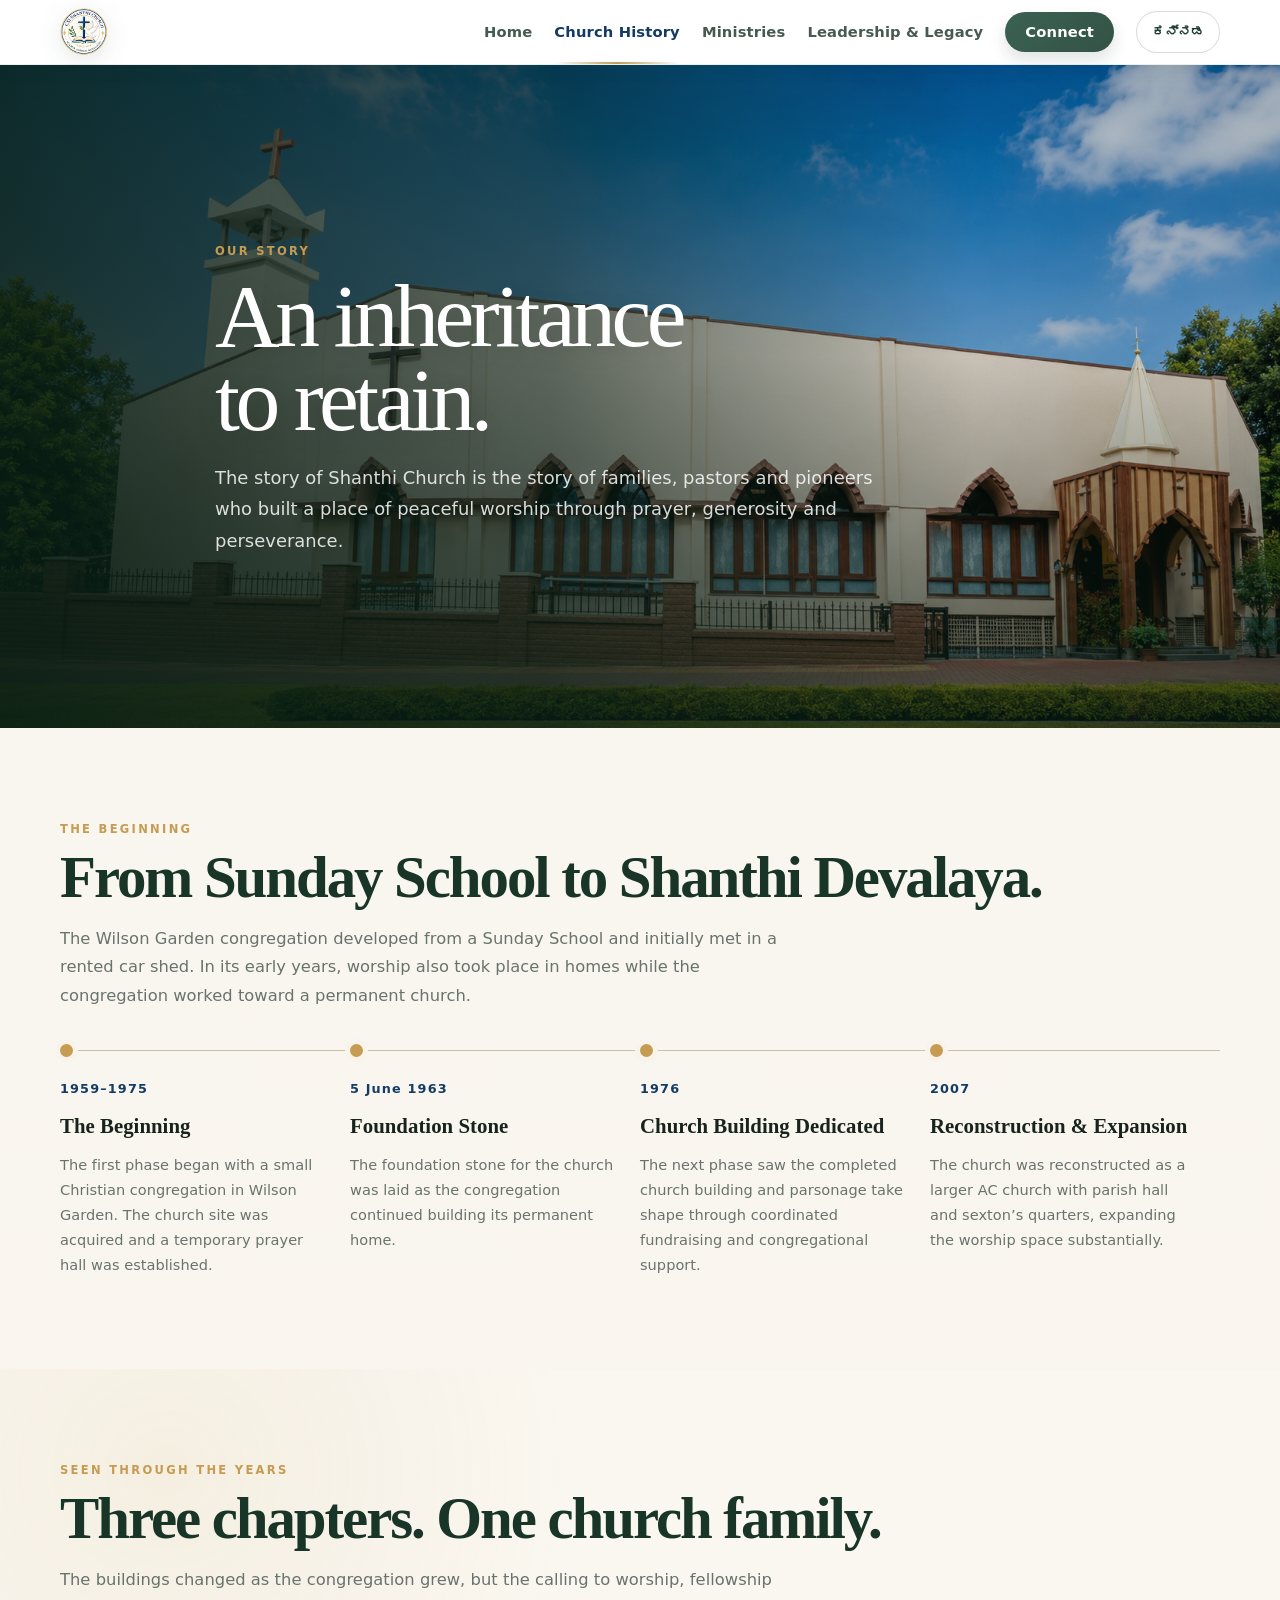
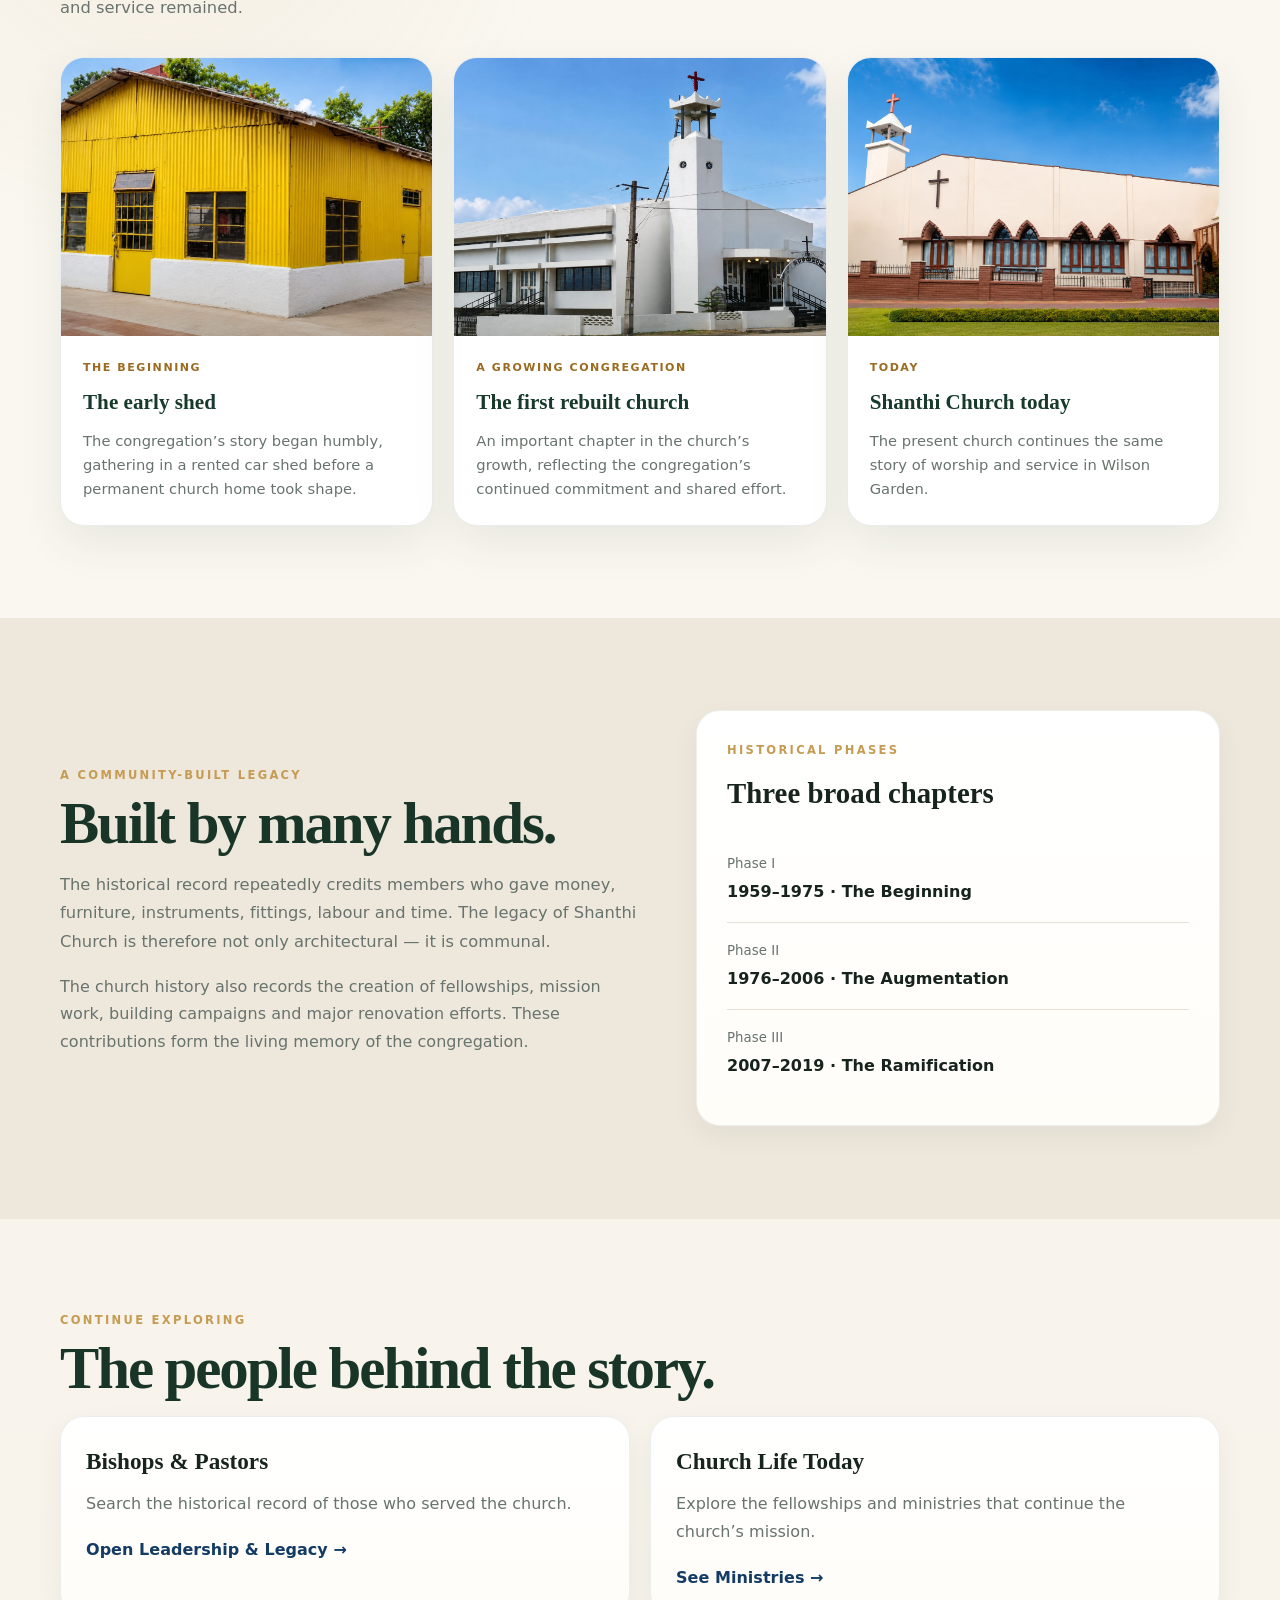
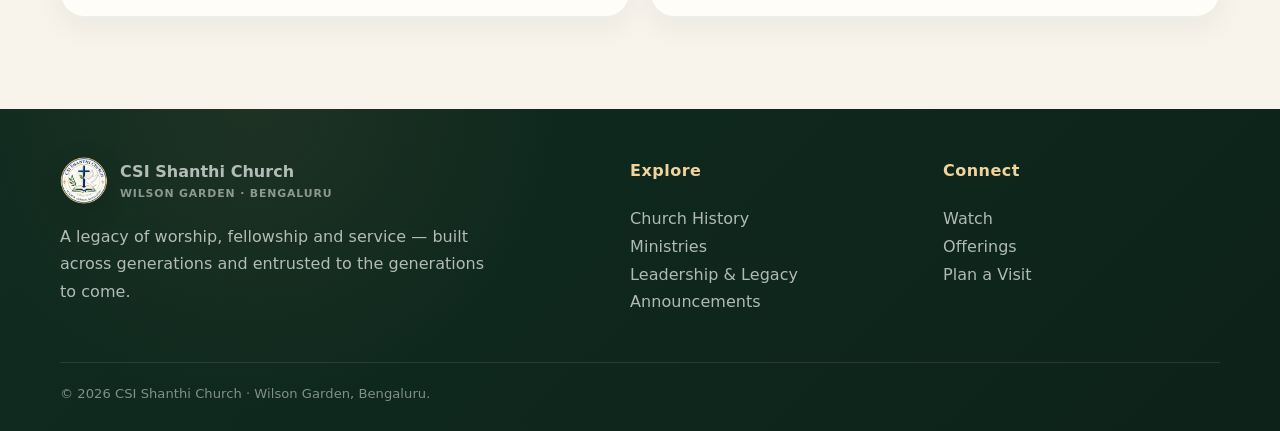
==== commit 4775b1d7: "Add files via upload" ====
--- a/about.html
+++ b/about.html
@@ -5,7 +5,7 @@
 <meta charset="utf-8"/>
 <meta content="width=device-width, initial-scale=1.0" name="viewport"/>
 <meta content="#173a2c" name="theme-color"/>
-<title>About | CSI Shanthi Church</title>
+<title>Church History | CSI Shanthi Church</title>
 <meta content="CSI Shanthi Church, Wilson Garden, Bengaluru." name="description"/>
 <link href="assets/images/logo-official-transparent.png" rel="icon" type="image/png"/>
 <link href="assets/images/logo-official-transparent.png" rel="apple-touch-icon"/>
@@ -30,7 +30,7 @@
 <img alt="CSI Shanthi Church emblem" src="assets/images/logo-official-transparent.png"/>
 </a>
 <button aria-label="Open menu" class="menu-btn" id="menuBtn">☰</button>
-<div class="nav-links" id="navLinks"><a class="" href="index.html">Home</a><a class="active" href="about.html">About</a><a class="" href="ministries.html">Ministries</a><a class="" href="leadership.html">Leadership &amp; Legacy</a><a class="nav-visit" href="connect.html">Connect</a><button aria-label="Switch website to Kannada" class="site-language-switch" id="siteLanguageSwitch" type="button">ಕನ್ನಡ</button></div>
+<div class="nav-links" id="navLinks"><a class="" href="index.html">Home</a><a class="active" href="about.html">Church History</a><a class="" href="ministries.html">Ministries</a><a class="" href="leadership.html">Leadership &amp; Legacy</a><a class="nav-visit" href="connect.html">Connect</a><button aria-label="Switch website to Kannada" class="site-language-switch" id="siteLanguageSwitch" type="button">ಕನ್ನಡ</button></div>
 </nav>
 </div>
 </header>
@@ -133,7 +133,7 @@
 </a>
 <p style="max-width:430px;margin-top:18px">A legacy of worship, fellowship and service — built across generations and entrusted to the generations to come.</p>
 </div>
-<div><h4>Explore</h4><p><a href="about.html">Our Story</a><br/><a href="ministries.html">Ministries</a><br/><a href="leadership.html">Leadership &amp; Legacy</a><br/><a href="announcements.html">Announcements</a></p></div>
+<div><h4>Explore</h4><p><a href="about.html">Church History</a><br/><a href="ministries.html">Ministries</a><br/><a href="leadership.html">Leadership &amp; Legacy</a><br/><a href="announcements.html">Announcements</a></p></div>
 <div><h4>Connect</h4><p><a href="connect.html#watch">Watch</a><br/><a href="connect.html#offerings">Offerings</a><br/><a href="connect.html#visit">Plan a Visit</a></p></div>
 </div>
 <div class="footer-bottom">© <span data-year=""></span> CSI Shanthi Church · Wilson Garden, Bengaluru.</div>
